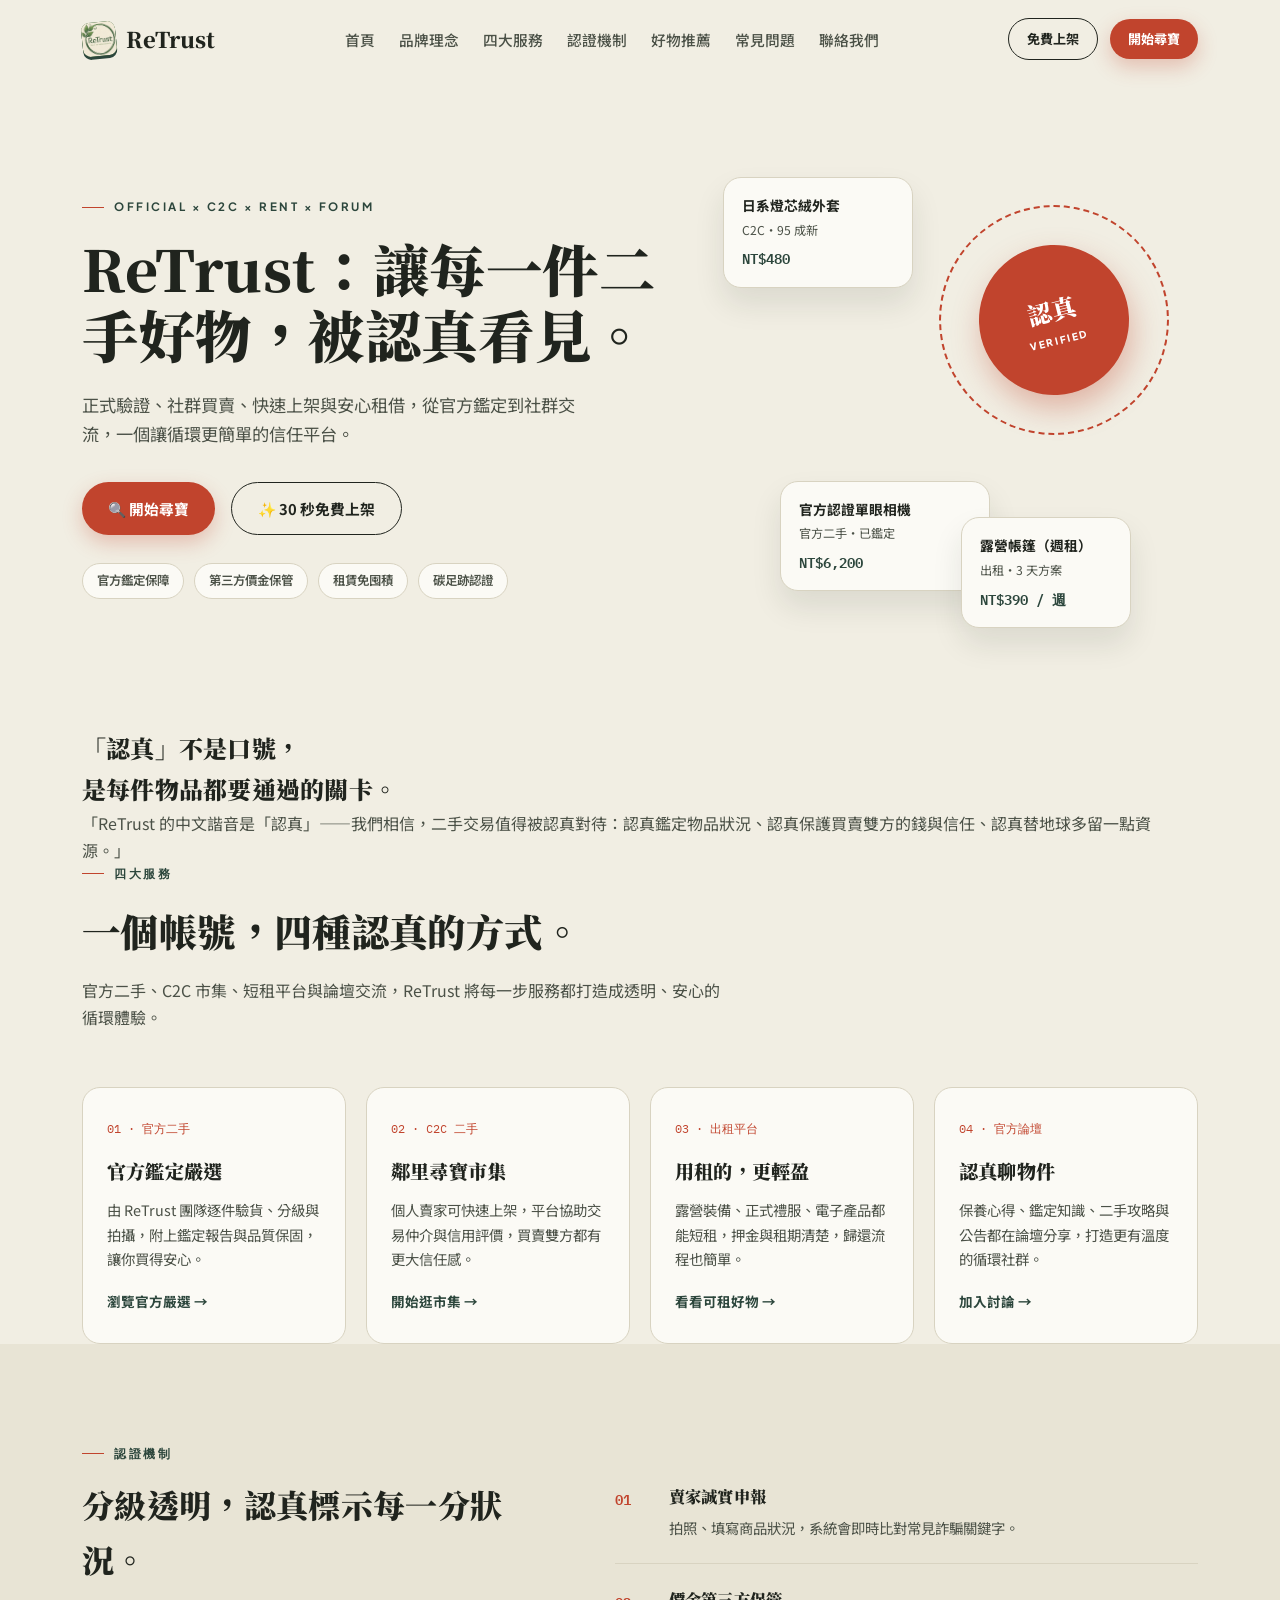
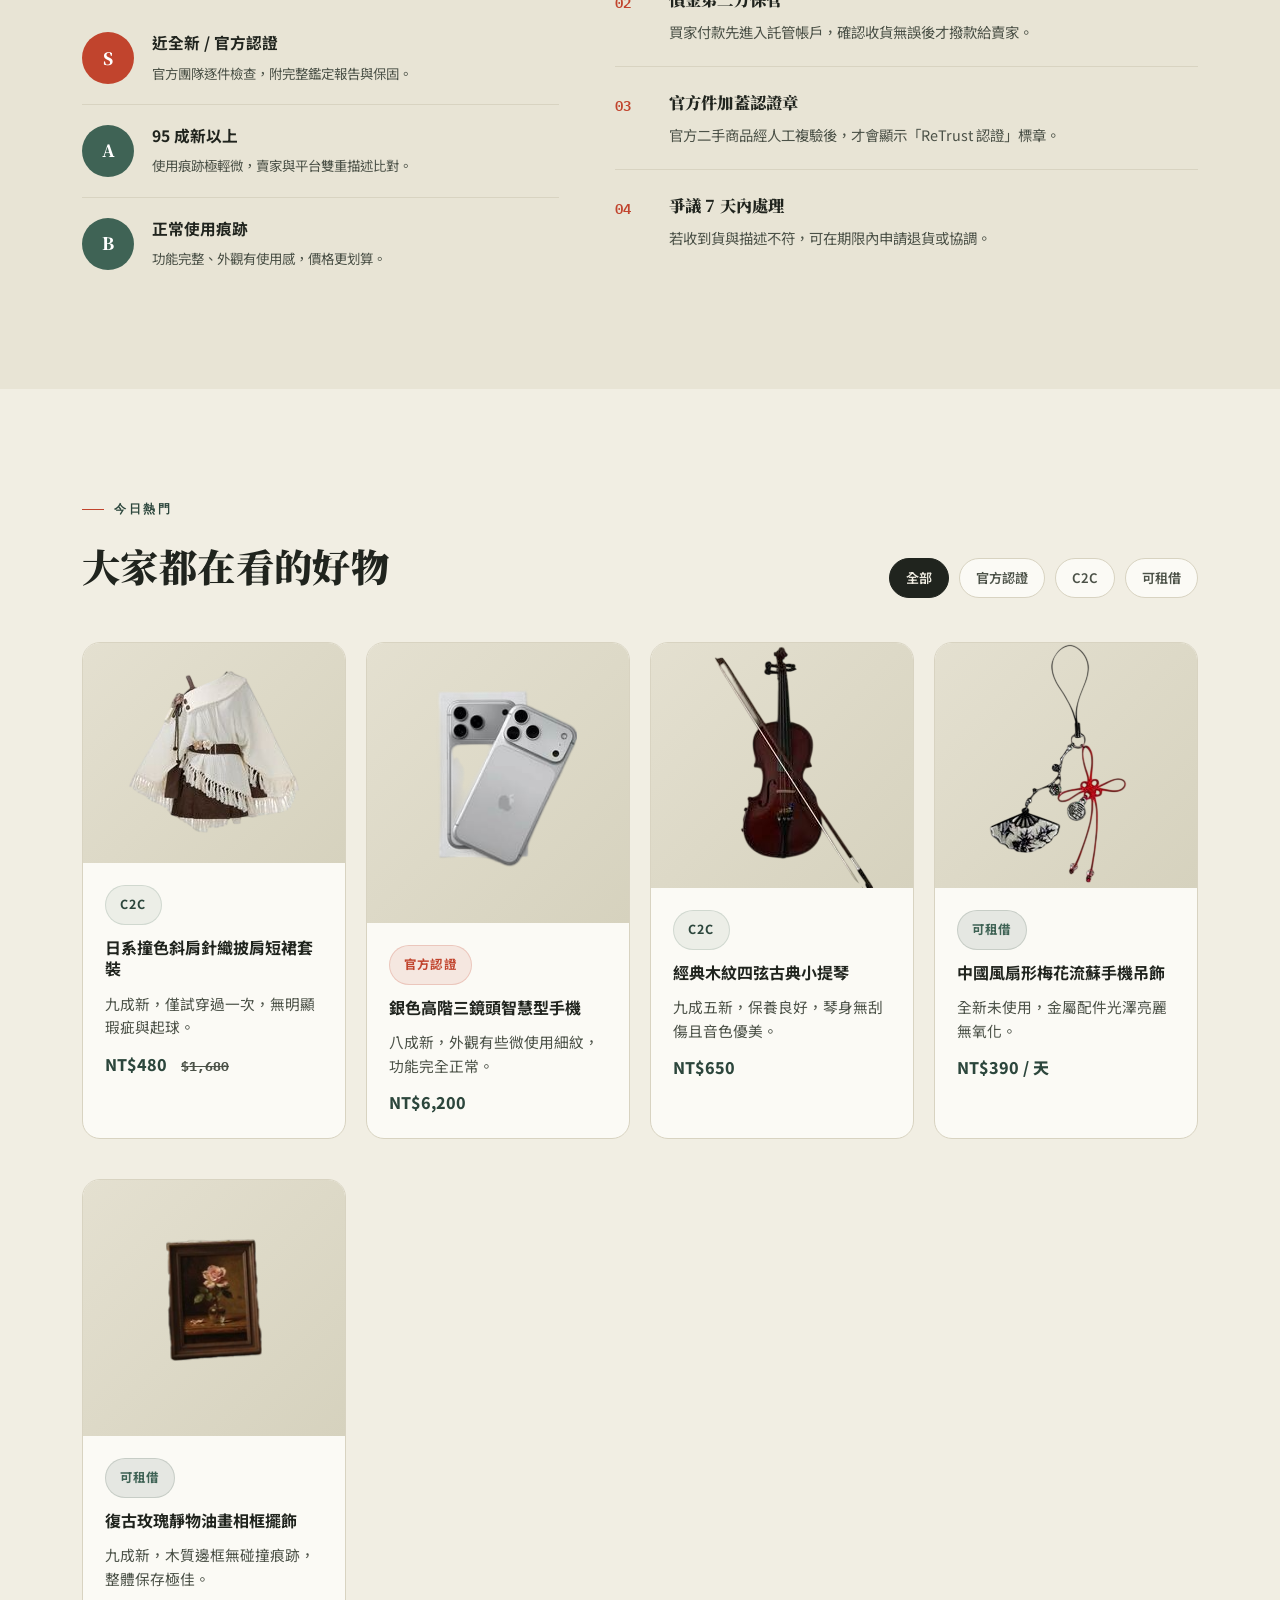
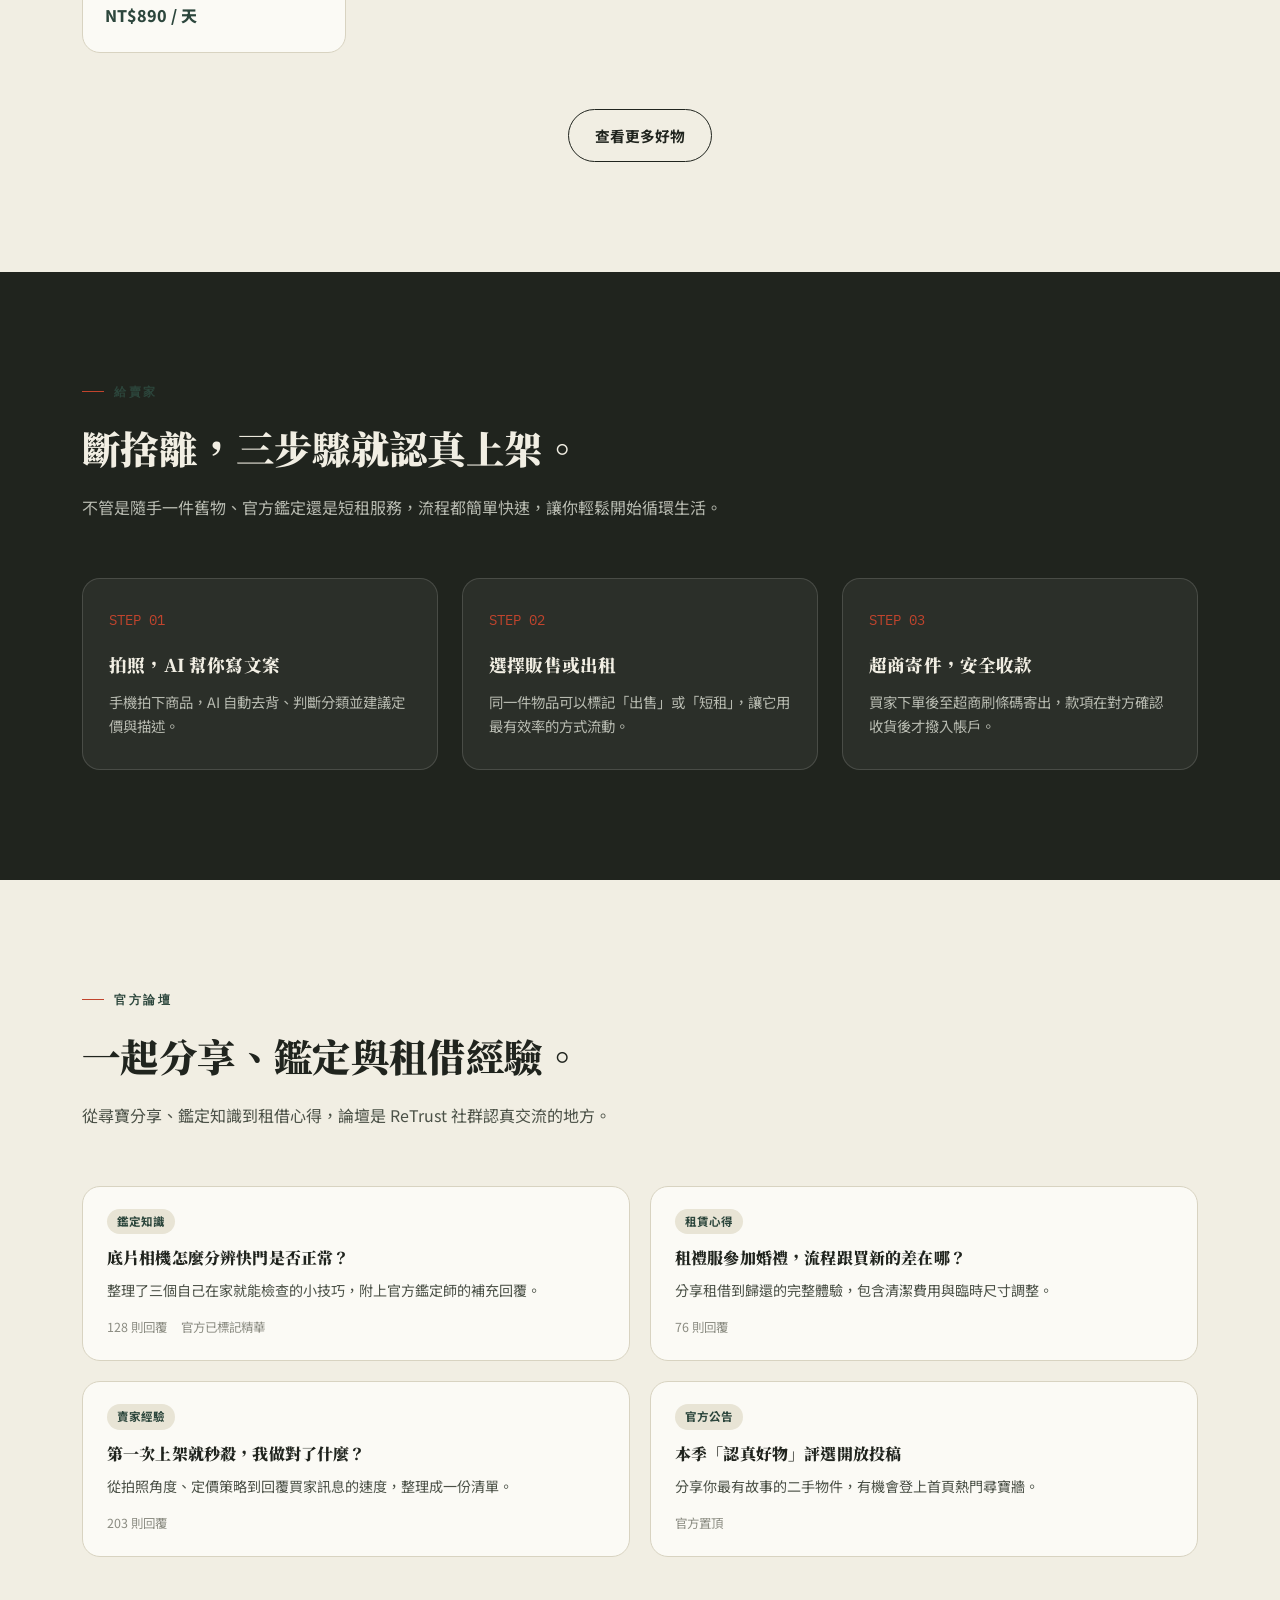
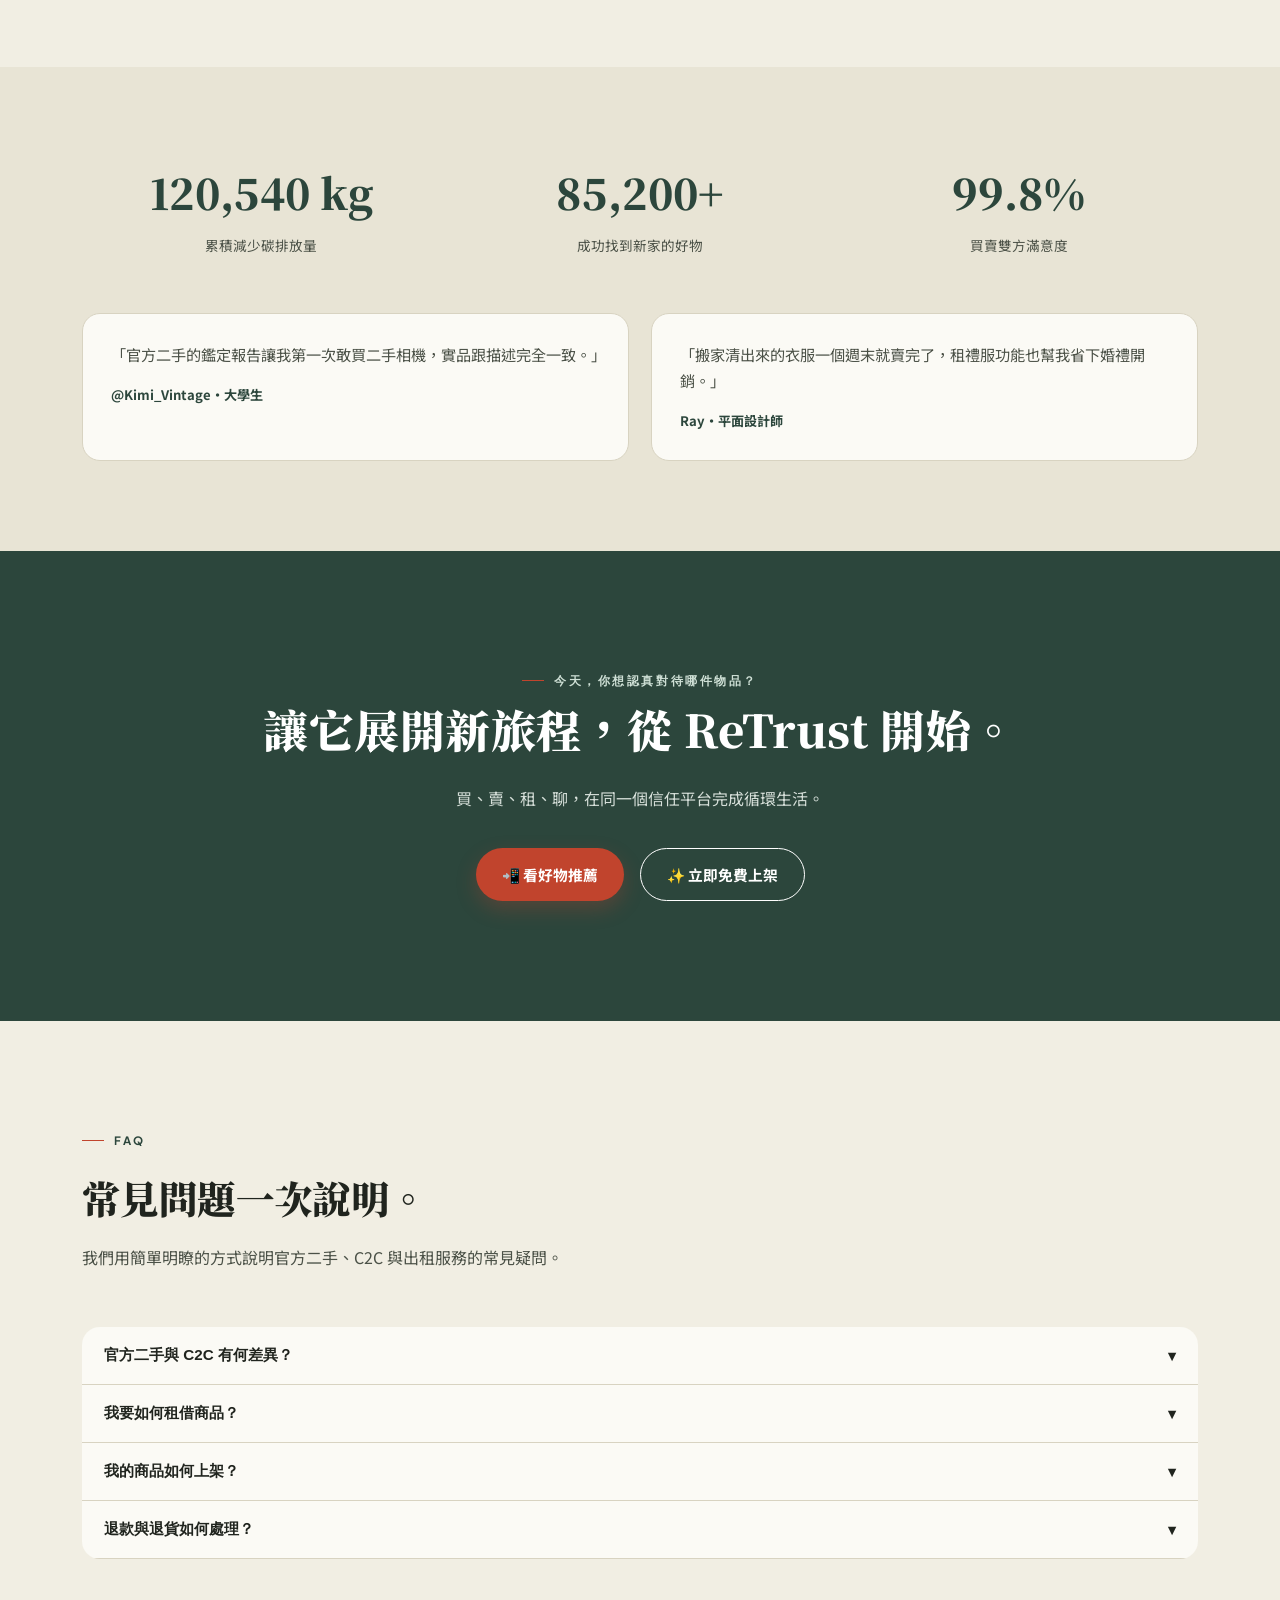
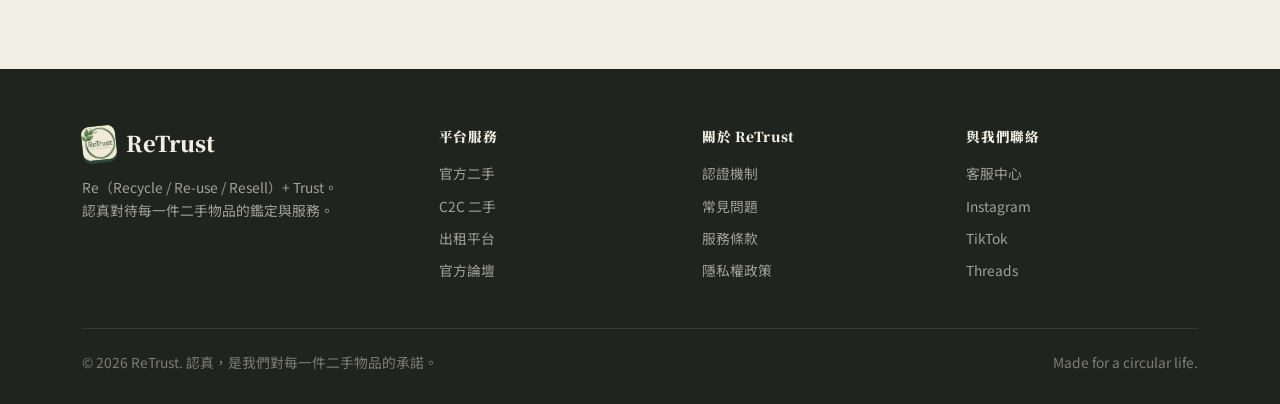
==== index.html @ e67449c1 "Rename Index.html to index.html" ====
<!DOCTYPE html>
<html lang="zh-Hant">
<head>
  <meta charset="UTF-8" />
  <meta name="viewport" content="width=device-width, initial-scale=1.0" />
  <title>ReTrust｜MargeIndex</title>
  <link rel="preconnect" href="https://fonts.googleapis.com">
  <link href="https://fonts.googleapis.com/css2?family=Noto+Serif+TC:wght@600;700;900&family=Noto+Sans+TC:wght@400;500;700&family=Plus+Jakarta+Sans:wght@500;600;700;800&family=IBM+Plex+Mono:wght@400;500;600&display=swap" rel="stylesheet">
  <style>
    :root {
      --paper: #F1EEE3;
      --paper-deep: #E8E4D5;
      --ink: #20241E;
      --ink-soft: #4B5147;
      --jade: #3F6355;
      --jade-deep: #2C463C;
      --stamp: #C1442D;
      --stamp-deep: #9C3623;
      --line: #D8D3C1;
      --card: #FBFAF5;
      --radius: 18px;
      --brand-green: #2d5a27;
      --brand-amber: #de6f43;
    }

    * { box-sizing: border-box; margin: 0; padding: 0; }
    html { scroll-behavior: smooth; }
    body {
      font-family: 'Noto Sans TC', 'Plus Jakarta Sans', sans-serif;
      background: var(--paper);
      color: var(--ink);
      line-height: 1.7;
      overflow-x: hidden;
    }
    h1, h2, h3, h4, h5 { font-family: 'Noto Serif TC', serif; font-weight: 900; color: var(--ink); letter-spacing: .01em; }
    p { color: var(--ink-soft); }
    a { color: inherit; text-decoration: none; }
    img { max-width: 100%; display: block; }
    .wrap { max-width: 1180px; margin: 0 auto; padding: 0 32px; }

    /* NAV */
    header {
      position: fixed; top: 0; left: 0; right: 0; z-index: 100;
      padding: 18px 0; background: rgba(241,238,227,0);
      transition: transform .35s ease, background .35s ease, box-shadow .35s ease;
    }
    header.scrolled {
      background: rgba(241,238,227,0.88);
      backdrop-filter: blur(14px) saturate(140%);
      box-shadow: 0 1px 0 var(--line);
    }
    .nav-inner { display: flex; align-items: center; justify-content: space-between; gap: 24px; }
    .logo { display: flex; align-items: center; gap: 10px; font-family: 'Noto Serif TC', serif; font-weight: 900; font-size: 1.35rem; }
    .logo .chop {
      width: 34px; height: 34px; border-radius: 8px; background: var(--brand-green); display: flex; align-items: center; justify-content: center; transform: rotate(-6deg);
      box-shadow: 0 3px 0 var(--jade-deep);
    }
    .logo .chop img {
      width: 100%; height: 100%; object-fit: contain;
      border-radius: 8px;
    }
    .nav-links { display: flex; gap: 24px; font-size: .92rem; font-weight: 500; color: var(--ink-soft); flex-wrap: wrap; }
    .nav-links a:hover { color: var(--jade-deep); }
    .nav-cta { display: flex; gap: 12px; align-items: center; }
    .btn { display: inline-flex; align-items: center; gap: 8px; padding: 13px 26px; border-radius: 999px; font-weight: 700; font-size: .92rem; cursor: pointer; border: none; transition: transform .18s cubic-bezier(.2,.9,.3,1), box-shadow .25s ease, background .2s ease; white-space: nowrap; }
    .btn:active { transform: scale(.96); }
    .btn-primary { background: var(--stamp); color: #fff; box-shadow: 0 8px 20px rgba(193,68,45,.28); }
    .btn-primary:hover { background: var(--stamp-deep); box-shadow: 0 10px 24px rgba(193,68,45,.36); }
    .btn-ghost { background: transparent; color: var(--ink); border: 1.5px solid var(--ink); }
    .btn-ghost:hover { background: var(--ink); color: var(--paper); }
    .btn-jade { background: var(--jade); color: #fff; box-shadow: 0 8px 20px rgba(63,99,85,.28); }
    .btn-jade:hover { background: var(--jade-deep); }
    .btn-sm { padding: 9px 18px; font-size: .82rem; }

    /* HERO */
    .hero { padding: 168px 0 100px; position: relative; }
    .hero-grid { display: grid; grid-template-columns: 1.1fr .9fr; gap: 60px; align-items: center; }
    @media(max-width: 960px) { .hero-grid { grid-template-columns: 1fr; } }
    .hero h1 { font-size: clamp(2.4rem, 4.4vw, 3.6rem); line-height: 1.18; margin: 18px 0 22px; }
    .hero p.lead { font-size: 1.08rem; color: var(--ink-soft); max-width: 520px; margin-bottom: 34px; }
    .hero-ctas { display: flex; gap: 16px; flex-wrap: wrap; margin-bottom: 28px; }
    .hero-tags { display: flex; gap: 10px; flex-wrap: wrap; }
    .tag { font-size: .78rem; font-weight: 600; padding: 6px 14px; border-radius: 999px; background: var(--card); border: 1px solid var(--line); color: var(--ink-soft); }

    .hero-visual { position: relative; height: 460px; }
    .stamp-orb { position: absolute; width: 230px; height: 230px; border-radius: 50%; border: 2.5px dashed var(--stamp); display: flex; align-items: center; justify-content: center; top: 8%; right: 6%; animation: spin 26s linear infinite; }
    .stamp-orb .core { width: 150px; height: 150px; border-radius: 50%; background: var(--stamp); color: #fff; display: flex; flex-direction: column; align-items: center; justify-content: center; font-family: 'Noto Serif TC', serif; font-weight: 900; transform: rotate(-14deg); box-shadow: 0 14px 30px rgba(193,68,45,.35); }
    .stamp-orb .core span { font-size: 1.5rem; letter-spacing: .05em; }
    .stamp-orb .core small { font-family: 'Plus Jakarta Sans', sans-serif; font-size: .62rem; letter-spacing: .18em; margin-top: 2px; }
    @keyframes spin { from { transform: rotate(0); } to { transform: rotate(360deg); } }
    .float-card { position: absolute; background: var(--card); border: 1px solid var(--line); border-radius: var(--radius); padding: 16px 18px; box-shadow: 0 16px 30px rgba(32,36,30,.10); animation: float 5.5s ease-in-out infinite; }
    .float-card.c1 { top: 2%; left: 0; width: 190px; }
    .float-card.c2 { bottom: 8%; left: 12%; width: 210px; animation-delay: 1.2s; }
    .float-card.c3 { bottom: 0%; right: 14%; width: 170px; animation-delay: 2.4s; }
    @keyframes float { 0%,100% { transform: translateY(0); } 50% { transform: translateY(-12px); } }
    .float-card .ft-title { font-weight: 700; font-size: .86rem; margin-bottom: 2px; }
    .float-card .ft-sub { font-size: .76rem; color: var(--ink-soft); }
    .float-card .ft-price { font-family: 'IBM Plex Mono', monospace; font-weight: 600; color: var(--jade-deep); margin-top: 6px; font-size: .9rem; }
    @media(max-width: 960px) { .hero-visual { height: 340px; margin-top: 20px; } .stamp-orb { width: 160px; height: 160px; } .stamp-orb .core { width: 104px; height: 104px; } .float-card { display: none; } }

    .eyebrow { font-family: 'Plus Jakarta Sans', sans-serif; font-weight: 700; font-size: .72rem; letter-spacing: .22em; text-transform: uppercase; color: var(--jade-deep); display: flex; align-items: center; gap: 10px; }
    .eyebrow::before { content: ""; width: 22px; height: 1px; background: var(--stamp); display: inline-block; }

    .section-head { max-width: 640px; margin-bottom: 56px; }
    .section-head h2 { font-size: clamp(1.8rem, 3vw, 2.4rem); margin-top: 14px; }
    .section-head p { color: var(--ink-soft); margin-top: 14px; }

    .pillar-grid { display: grid; grid-template-columns: repeat(4,1fr); gap: 20px; }
    @media(max-width: 960px) { .pillar-grid { grid-template-columns: 1fr 1fr; } }
    @media(max-width: 560px) { .pillar-grid { grid-template-columns: 1fr; } }
    .pillar-card { background: var(--card); border: 1px solid var(--line); border-radius: var(--radius); padding: 30px 24px; transition: transform .3s cubic-bezier(.2,.9,.3,1), box-shadow .3s ease, border-color .3s; display: flex; flex-direction: column; height: 100%; }
    .pillar-card:hover { transform: translateY(-6px); box-shadow: 0 20px 36px rgba(32,36,30,.10); border-color: var(--jade); }
    .pillar-num { font-family: 'IBM Plex Mono', monospace; font-size: .78rem; color: var(--stamp); margin-bottom: 16px; }
    .pillar-card h3 { font-size: 1.2rem; margin-bottom: 10px; }
    .pillar-card p { color: var(--ink-soft); font-size: .9rem; flex-grow: 1; }
    .pill-link { margin-top: 18px; font-weight: 700; font-size: .85rem; color: var(--jade-deep); display: flex; align-items: center; gap: 6px; }

    .trust { background: var(--paper-deep); padding: 100px 0; }
    .trust-grid { display: grid; grid-template-columns: .9fr 1.1fr; gap: 56px; align-items: center; }
    @media(max-width: 900px) { .trust-grid { grid-template-columns: 1fr; } }
    .grade-row { display: flex; align-items: center; gap: 18px; padding: 18px 0; border-bottom: 1px solid var(--line); }
    .grade-row:last-child { border-bottom: none; }
    .grade-badge { width: 52px; height: 52px; border-radius: 50%; background: var(--jade); color: #fff; display: flex; align-items: center; justify-content: center; font-family: 'Noto Serif TC', serif; font-weight: 900; font-size: 1.05rem; flex-shrink: 0; }
    .grade-row.s .grade-badge { background: var(--stamp); }
    .grade-text b { display: block; font-size: .98rem; margin-bottom: 2px; }
    .grade-text span { font-size: .84rem; color: var(--ink-soft); }

    .steps-list { counter-reset: step; }
    .step-item { display: flex; gap: 20px; padding: 22px 0; border-top: 1px solid var(--line); }
    .step-item:first-child { border-top: none; }
    .step-mark { font-family: 'IBM Plex Mono', monospace; font-weight: 600; color: var(--stamp); font-size: .85rem; padding-top: 4px; width: 34px; flex-shrink: 0; }
    .step-item h4 { font-size: 1.02rem; margin-bottom: 6px; }
    .step-item p { color: var(--ink-soft); font-size: .9rem; }

    .feed { padding: 110px 0; }
    .feed-head { display: flex; justify-content: space-between; align-items: flex-end; margin-bottom: 44px; flex-wrap: wrap; gap: 20px; }
    .filter-row { display: flex; gap: 10px; flex-wrap: wrap; margin-bottom: 36px; }
    .filter-chip { font-size: .82rem; font-weight: 600; padding: 8px 16px; border-radius: 999px; border: 1px solid var(--line); background: var(--card); color: var(--ink-soft); cursor: default; }
    .filter-chip.active { background: var(--ink); color: var(--paper); border-color: var(--ink); }

    .item-grid {
      display: grid;
      grid-template-columns: repeat(4, minmax(0, 1fr));
      gap: 20px;
    }
    @media(max-width: 960px) { .item-grid { grid-template-columns: repeat(2, minmax(0, 1fr)); } }
    @media(max-width: 760px) { .item-grid { grid-template-columns: 1fr; } }

    .item-card { break-inside: avoid; margin-bottom: 20px; background: var(--card); border: 1px solid var(--line); border-radius: var(--radius); overflow: hidden; transition: transform .3s cubic-bezier(.2,.9,.3,1), box-shadow .3s ease, border-color .3s ease; }
    .item-card:hover { transform: translateY(-5px) scale(1.02); box-shadow: 0 22px 38px rgba(32,36,30,.18); border-color: rgba(63,99,85,.18); }

    .item-thumb {
      width: 100%;
      display: grid;
      place-items: center;
      min-height: 220px;
      background: linear-gradient(135deg,#E4E0D0,#D6D2BE);
      overflow: hidden;
    }
    .item-thumb img {
      max-width: 100%;
      max-height: 280px;
      width: auto;
      height: auto;
      object-fit: contain;
    }
    .item-thumb.h1,
    .item-thumb.h2,
    .item-thumb.h3,
    .item-thumb.h4 {
      min-height: 220px;
      height: auto;
    }

    .item-body { padding: 22px; display: flex; flex-direction: column; gap: 12px; }
    .item-badge { display: inline-flex; align-items: center; justify-content: center; align-self: flex-start; font-size: .78rem; font-weight: 700; text-transform: uppercase; letter-spacing: .1em; border-radius: 999px; padding: 8px 14px; border: 1px solid transparent; }
    .badge-c2c { background: rgba(63,99,85,.08); color: var(--jade-deep); border-color: rgba(63,99,85,.16); }
    .badge-official { background: rgba(193,68,45,.1); color: var(--stamp); border-color: rgba(193,68,45,.2); }
    .badge-rent { background: rgba(44,70,60,.1); color: var(--jade); border-color: rgba(44,70,60,.16); }
    .item-title { font-size: 1rem; font-weight: 700; color: var(--ink); line-height: 1.35; }
    .item-sub { color: var(--ink-soft); font-size: .92rem; line-height: 1.6; min-height: 3.2em; }
    .item-price { font-weight: 800; color: var(--jade-deep); font-size: 1rem; margin-top: auto; }
    .item-price .old { font-family: 'IBM Plex Mono', monospace; font-size: .8rem; color: var(--ink-soft); margin-left: 10px; text-decoration: line-through; }

    .feed .more-btn { text-align: center; margin-top: 36px; }

    .how { background: var(--ink); color: var(--paper); padding: 110px 0; }
    .how .section-head h2, .how .section-head p { color: var(--paper); }
    .how .section-head p { color: #B7BAB0; }
    .how-grid { display: grid; grid-template-columns: repeat(3,1fr); gap: 24px; }
    @media(max-width: 860px) { .how-grid { grid-template-columns: 1fr; } }
    .how-card { background: rgba(251,250,245,.05); border: 1px solid rgba(251,250,245,.14); border-radius: var(--radius); padding: 30px 26px; }
    .how-card .hnum { font-family: 'IBM Plex Mono', monospace; color: var(--stamp); font-size: .85rem; margin-bottom: 18px; }
    .how-card h3 { color: var(--paper); font-size: 1.1rem; margin-bottom: 10px; }
    .how-card p { color: #B7BAB0; font-size: .9rem; }

    .forum { padding: 110px 0; }
    .forum-grid { display: grid; grid-template-columns: 1fr 1fr; gap: 20px; }
    @media(max-width: 860px) { .forum-grid { grid-template-columns: 1fr; } }
    .thread-card { background: var(--card); border: 1px solid var(--line); border-radius: var(--radius); padding: 22px 24px; }
    .thread-top { display: flex; justify-content: space-between; align-items: center; margin-bottom: 10px; }
    .thread-tag { font-size: .72rem; font-weight: 700; color: var(--jade-deep); background: var(--paper-deep); padding: 3px 10px; border-radius: 999px; }
    .thread-card h4 { font-size: 1rem; margin-bottom: 8px; }
    .thread-card p { font-size: .88rem; color: var(--ink-soft); }
    .thread-meta { display: flex; gap: 14px; font-size: .78rem; color: #8B8C82; margin-top: 14px; }

    .proof { background: var(--paper-deep); padding: 90px 0; }
    .counter-grid { display: grid; grid-template-columns: repeat(3,1fr); gap: 20px; margin-bottom: 56px; }
    @media(max-width: 760px) { .counter-grid { grid-template-columns: 1fr; } }
    .counter { text-align: center; }
    .counter .num { font-family: 'Noto Serif TC', serif; font-weight: 900; font-size: 2.6rem; color: var(--jade-deep); }
    .counter .lbl { font-size: .85rem; color: var(--ink-soft); margin-top: 6px; }
    .testi-grid { display: grid; grid-template-columns: 1fr 1fr; gap: 22px; }
    @media(max-width: 760px) { .testi-grid { grid-template-columns: 1fr; } }
    .testi { background: var(--card); border: 1px solid var(--line); border-radius: var(--radius); padding: 28px; }
    .testi p { font-size: .95rem; margin-bottom: 16px; }
    .testi .who { font-size: .82rem; font-weight: 700; color: var(--jade-deep); }

    .final { background: var(--jade-deep); color: #fff; padding: 120px 0; text-align: center; position: relative; overflow: hidden; }
    .final h2 { color: #fff; font-size: clamp(2rem, 4vw, 2.8rem); margin-bottom: 18px; }
    .final p { color: #D7E0DA; max-width: 520px; margin: 0 auto 36px; }
    .final .ctas { display: flex; gap: 16px; justify-content: center; flex-wrap: wrap; }
    .final .btn-ghost { border-color: #fff; color: #fff; }
    .final .btn-ghost:hover { background: #fff; color: var(--jade-deep); }

    footer { background: var(--ink); color: #B7BAB0; padding: 56px 0 30px; font-size: .86rem; }
    .foot-grid { display: grid; grid-template-columns: 1.4fr 1fr 1fr 1fr; gap: 32px; margin-bottom: 36px; }
    @media(max-width: 760px) { .foot-grid { grid-template-columns: 1fr 1fr; } }
    footer h5 { color: var(--paper); font-size: .85rem; margin-bottom: 14px; letter-spacing: .05em; }
    footer a { display: block; margin-bottom: 9px; color: #9FA298; }
    footer a:hover { color: var(--paper); }
    .foot-bottom { border-top: 1px solid rgba(255,255,255,.1); padding-top: 22px; display: flex; justify-content: space-between; flex-wrap: wrap; gap: 10px; color: #7C7E75; }

    .back-top {
      position: fixed; bottom: 26px; right: 26px; width: 46px; height: 46px; border-radius: 50%; background: var(--ink); color: var(--paper);
      display: flex; align-items: center; justify-content: center; font-size: 1.1rem; opacity: 0; pointer-events: none; transition: opacity .3s, transform .2s; z-index: 90; cursor: pointer;
    }
    .back-top.show { opacity: 1; pointer-events: auto; }
    .back-top:hover { transform: translateY(-3px); }

    .reveal { opacity: 0; transform: translateY(24px); transition: opacity .7s ease, transform .7s cubic-bezier(.2,.8,.3,1); }
    .reveal.in { opacity: 1; transform: translateY(0); }

    .accordion { border-radius: var(--radius); overflow: hidden; }
    .accordion-item { border-bottom: 1px solid var(--line); }
    .accordion-button { width: 100%; background: var(--card); color: var(--ink); border: none; padding: 18px 22px; text-align: left; font-weight: 700; cursor: pointer; display: flex; justify-content: space-between; align-items: center; font-size: .95rem; }
    .accordion-button:hover { background: #f6f2e7; }
    .accordion-button::after { content: '\25be'; transition: transform .25s ease; }
    .accordion-button.active::after { transform: rotate(180deg); }
    .accordion-panel { max-height: 0; overflow: hidden; transition: max-height .35s ease, padding .35s ease; background: #fff; padding: 0 22px; }
    .accordion-panel.open { max-height: 240px; padding: 18px 22px; }
    .accordion-panel p { margin: 0; color: var(--ink-soft); }
  </style>
</head>
<body>

<header id="header">
  <div class="wrap nav-inner">
    <div class="logo"><span class="chop"><img src="/plans/logo/logoRetrust300.png" alt="ReTrust logo"></span>ReTrust</div>
    <nav class="nav-links">
      <a href="#home">首頁</a>
      <a href="#manifesto">品牌理念</a>
      <a href="#pillars">四大服務</a>
      <a href="#trust">認證機制</a>
      <a href="#feed">好物推薦</a>
      <a href="#faq">常見問題</a>
      <a href="#contact">聯絡我們</a>
    </nav>
    <div class="nav-cta">
      <a href="#how" class="btn btn-ghost btn-sm">免費上架</a>
      <a href="#feed" class="btn btn-primary btn-sm">開始尋寶</a>
    </div>
  </div>
</header>

<section class="hero" id="home">
  <div class="wrap hero-grid">
    <div>
      <div class="eyebrow">OFFICIAL × C2C × RENT × FORUM</div>
      <h1>ReTrust：讓每一件二手好物，被認真看見。</h1>
      <p class="lead">正式驗證、社群買賣、快速上架與安心租借，從官方鑑定到社群交流，一個讓循環更簡單的信任平台。</p>
      <div class="hero-ctas">
        <a href="#feed" class="btn btn-primary">🔍 開始尋寶</a>
        <a href="#how" class="btn btn-ghost">✨ 30 秒免費上架</a>
      </div>
      <div class="hero-tags">
        <span class="tag">官方鑑定保障</span>
        <span class="tag">第三方價金保管</span>
        <span class="tag">租賃免囤積</span>
        <span class="tag">碳足跡認證</span>
      </div>
    </div>
    <div class="hero-visual">
      <div class="stamp-orb">
        <div class="core"><span>認真</span><small>VERIFIED</small></div>
      </div>
      <div class="float-card c1">
        <div class="ft-title">日系燈芯絨外套</div>
        <div class="ft-sub">C2C・95 成新</div>
        <div class="ft-price">NT$480</div>
      </div>
      <div class="float-card c2">
        <div class="ft-title">官方認證單眼相機</div>
        <div class="ft-sub">官方二手・已鑑定</div>
        <div class="ft-price">NT$6,200</div>
      </div>
      <div class="float-card c3">
        <div class="ft-title">露營帳篷（週租）</div>
        <div class="ft-sub">出租・3 天方案</div>
        <div class="ft-price">NT$390 / 週</div>
      </div>
    </div>
  </div>
</section>

<section class="manifesto" id="manifesto">
  <div class="wrap">
    <h2>「認真」不是口號，<br>是每件物品都要通過的關卡。</h2>
    <p><span class="glyph">「</span>ReTrust 的中文諧音是「認真」——我們相信，二手交易值得被認真對待：認真鑑定物品狀況、認真保護買賣雙方的錢與信任、認真替地球多留一點資源。<span class="glyph">」</span></p>
  </div>
</section>

<section class="pillars" id="pillars">
  <div class="wrap">
    <div class="section-head">
      <div class="eyebrow">四大服務</div>
      <h2>一個帳號，四種認真的方式。</h2>
      <p>官方二手、C2C 市集、短租平台與論壇交流，ReTrust 將每一步服務都打造成透明、安心的循環體驗。</p>
    </div>
    <div class="pillar-grid">
      <div class="pillar-card reveal">
        <div class="pillar-num">01 · 官方二手</div>
        <h3>官方鑑定嚴選</h3>
        <p>由 ReTrust 團隊逐件驗貨、分級與拍攝，附上鑑定報告與品質保固，讓你買得安心。</p>
        <div class="pill-link">瀏覽官方嚴選 →</div>
      </div>
      <div class="pillar-card reveal">
        <div class="pillar-num">02 · C2C 二手</div>
        <h3>鄰里尋寶市集</h3>
        <p>個人賣家可快速上架，平台協助交易仲介與信用評價，買賣雙方都有更大信任感。</p>
        <div class="pill-link">開始逛市集 →</div>
      </div>
      <div class="pillar-card reveal">
        <div class="pillar-num">03 · 出租平台</div>
        <h3>用租的，更輕盈</h3>
        <p>露營裝備、正式禮服、電子產品都能短租，押金與租期清楚，歸還流程也簡單。</p>
        <div class="pill-link">看看可租好物 →</div>
      </div>
      <div class="pillar-card reveal">
        <div class="pillar-num">04 · 官方論壇</div>
        <h3>認真聊物件</h3>
        <p>保養心得、鑑定知識、二手攻略與公告都在論壇分享，打造更有溫度的循環社群。</p>
        <div class="pill-link">加入討論 →</div>
      </div>
    </div>
  </div>
</section>

<section class="trust" id="trust">
  <div class="wrap trust-grid">
    <div>
      <div class="eyebrow">認證機制</div>
      <h2 style="font-size:2rem; margin:14px 0 26px;">分級透明，認真標示每一分狀況。</h2>
      <div class="grade-row s">
        <div class="grade-badge">S</div>
        <div class="grade-text"><b>近全新 / 官方認證</b><span>官方團隊逐件檢查，附完整鑑定報告與保固。</span></div>
      </div>
      <div class="grade-row">
        <div class="grade-badge">A</div>
        <div class="grade-text"><b>95 成新以上</b><span>使用痕跡極輕微，賣家與平台雙重描述比對。</span></div>
      </div>
      <div class="grade-row">
        <div class="grade-badge">B</div>
        <div class="grade-text"><b>正常使用痕跡</b><span>功能完整、外觀有使用感，價格更划算。</span></div>
      </div>
    </div>
    <div>
      <div class="steps-list">
        <div class="step-item reveal">
          <div class="step-mark">01</div>
          <div><h4>賣家誠實申報</h4><p>拍照、填寫商品狀況，系統會即時比對常見詐騙關鍵字。</p></div>
        </div>
        <div class="step-item reveal">
          <div class="step-mark">02</div>
          <div><h4>價金第三方保管</h4><p>買家付款先進入託管帳戶，確認收貨無誤後才撥款給賣家。</p></div>
        </div>
        <div class="step-item reveal">
          <div class="step-mark">03</div>
          <div><h4>官方件加蓋認證章</h4><p>官方二手商品經人工複驗後，才會顯示「ReTrust 認證」標章。</p></div>
        </div>
        <div class="step-item reveal">
          <div class="step-mark">04</div>
          <div><h4>爭議 7 天內處理</h4><p>若收到貨與描述不符，可在期限內申請退貨或協調。</p></div>
        </div>
      </div>
    </div>
  </div>
</section>

<section class="feed" id="feed">
  <div class="wrap">
    <div class="feed-head">
      <div class="section-head" style="margin-bottom:0;">
        <div class="eyebrow">今日熱門</div>
        <h2>大家都在看的好物</h2>
      </div>
      <div class="filter-row" style="margin-bottom:0;">
        <span class="filter-chip active">全部</span>
        <span class="filter-chip">官方認證</span>
        <span class="filter-chip">C2C</span>
        <span class="filter-chip">可租借</span>
      </div>
    </div>

    <div class="item-grid">
      <div class="item-card reveal">
        <div class="item-thumb h1"><img src="/plans/images/product1-Photoroom.png" alt="日系撞色斜肩針織披肩短裙套裝"></div>
        <div class="item-body">
          <span class="item-badge badge-c2c">C2C</span>
          <div class="item-title">日系撞色斜肩針織披肩短裙套裝</div>
          <div class="item-sub">九成新，僅試穿過一次，無明顯瑕疵與起球。</div>
          <div class="item-price">NT$480 <span class="old">$1,680</span></div>
        </div>
      </div>
      <div class="item-card reveal">
        <div class="item-thumb h3"><img src="/plans/images/product2-Photoroom.png" alt="銀色高階三鏡頭智慧型手機"></div>
        <div class="item-body">
          <span class="item-badge badge-official">官方認證</span>
          <div class="item-title">銀色高階三鏡頭智慧型手機</div>
          <div class="item-sub">八成新，外觀有些微使用細紋，功能完全正常。</div>
          <div class="item-price">NT$6,200</div>
        </div>
      </div>
      <div class="item-card reveal">
        <div class="item-thumb h2"><img src="/plans/images/product3-Photoroom.png" alt="陶瓷手沖壺"></div>
        <div class="item-body">
          <span class="item-badge badge-c2c">C2C</span>
          <div class="item-title">經典木紋四弦古典小提琴</div>
          <div class="item-sub">九成五新，保養良好，琴身無刮傷且音色優美。</div>
          <div class="item-price">NT$650</div>
        </div>
      </div>
      <div class="item-card reveal">
        <div class="item-thumb h4"><img src="/plans/images/product4-Photoroom.png" alt="露營帳篷"></div>
        <div class="item-body">
          <span class="item-badge badge-rent">可租借</span>
          <div class="item-title">中國風扇形梅花流蘇手機吊飾</div>
          <div class="item-sub">全新未使用，金屬配件光澤亮麗無氧化。</div>
          <div class="item-price">NT$390 <span >/ 天</span></div>
        </div>
      </div>
      <div class="item-card reveal">
        <div class="item-thumb h2"><img src="/plans/images/product5-Photoroom.png" alt="禮服租借"></div>
        <div class="item-body">
          <span class="item-badge badge-rent">可租借</span>
          <div class="item-title">復古玫瑰靜物油畫相框擺飾</div>
          <div class="item-sub">九成新，木質邊框無碰撞痕跡，整體保存極佳。</div>
          <div class="item-price">NT$890 <span>/ 天</span></div>
        </div>
      </div>
    </div>
    <div class="more-btn">
      <a href="#contact" class="btn btn-ghost">查看更多好物</a>
    </div>
  </div>
</section>

<section class="how" id="how">
  <div class="wrap">
    <div class="section-head">
      <div class="eyebrow">給賣家</div>
      <h2>斷捨離，三步驟就認真上架。</h2>
      <p>不管是隨手一件舊物、官方鑑定還是短租服務，流程都簡單快速，讓你輕鬆開始循環生活。</p>
    </div>
    <div class="how-grid">
      <div class="how-card reveal">
        <div class="hnum">STEP 01</div>
        <h3>拍照，AI 幫你寫文案</h3>
        <p>手機拍下商品，AI 自動去背、判斷分類並建議定價與描述。</p>
      </div>
      <div class="how-card reveal">
        <div class="hnum">STEP 02</div>
        <h3>選擇販售或出租</h3>
        <p>同一件物品可以標記「出售」或「短租」，讓它用最有效率的方式流動。</p>
      </div>
      <div class="how-card reveal">
        <div class="hnum">STEP 03</div>
        <h3>超商寄件，安全收款</h3>
        <p>買家下單後至超商刷條碼寄出，款項在對方確認收貨後才撥入帳戶。</p>
      </div>
    </div>
  </div>
</section>

<section class="forum" id="forum">
  <div class="wrap">
    <div class="section-head">
      <div class="eyebrow">官方論壇</div>
      <h2>一起分享、鑑定與租借經驗。</h2>
      <p>從尋寶分享、鑑定知識到租借心得，論壇是 ReTrust 社群認真交流的地方。</p>
    </div>
    <div class="forum-grid">
      <div class="thread-card reveal">
        <div class="thread-top"><span class="thread-tag">鑑定知識</span></div>
        <h4>底片相機怎麼分辨快門是否正常？</h4>
        <p>整理了三個自己在家就能檢查的小技巧，附上官方鑑定師的補充回覆。</p>
        <div class="thread-meta"><span>128 則回覆</span><span>官方已標記精華</span></div>
      </div>
      <div class="thread-card reveal">
        <div class="thread-top"><span class="thread-tag">租賃心得</span></div>
        <h4>租禮服參加婚禮，流程跟買新的差在哪？</h4>
        <p>分享租借到歸還的完整體驗，包含清潔費用與臨時尺寸調整。</p>
        <div class="thread-meta"><span>76 則回覆</span></div>
      </div>
      <div class="thread-card reveal">
        <div class="thread-top"><span class="thread-tag">賣家經驗</span></div>
        <h4>第一次上架就秒殺，我做對了什麼？</h4>
        <p>從拍照角度、定價策略到回覆買家訊息的速度，整理成一份清單。</p>
        <div class="thread-meta"><span>203 則回覆</span></div>
      </div>
      <div class="thread-card reveal">
        <div class="thread-top"><span class="thread-tag">官方公告</span></div>
        <h4>本季「認真好物」評選開放投稿</h4>
        <p>分享你最有故事的二手物件，有機會登上首頁熱門尋寶牆。</p>
        <div class="thread-meta"><span>官方置頂</span></div>
      </div>
    </div>
  </div>
</section>

<section class="proof" id="proof">
  <div class="wrap">
    <div class="counter-grid">
      <div class="counter reveal"><div class="num mono">120,540 kg</div><div class="lbl">累積減少碳排放量</div></div>
      <div class="counter reveal"><div class="num mono">85,200+</div><div class="lbl">成功找到新家的好物</div></div>
      <div class="counter reveal"><div class="num mono">99.8%</div><div class="lbl">買賣雙方滿意度</div></div>
    </div>
    <div class="testi-grid">
      <div class="testi reveal">
        <p>「官方二手的鑑定報告讓我第一次敢買二手相機，實品跟描述完全一致。」</p>
        <div class="who">@Kimi_Vintage・大學生</div>
      </div>
      <div class="testi reveal">
        <p>「搬家清出來的衣服一個週末就賣完了，租禮服功能也幫我省下婚禮開銷。」</p>
        <div class="who">Ray・平面設計師</div>
      </div>
    </div>
  </div>
</section>

<section class="final">
  <div class="wrap">
    <div class="eyebrow" style="justify-content:center; color:#CFE0D6;">今天，你想認真對待哪件物品？</div>
    <h2>讓它展開新旅程，從 ReTrust 開始。</h2>
    <p>買、賣、租、聊，在同一個信任平台完成循環生活。</p>
    <div class="ctas">
      <a href="#feed" class="btn btn-primary">📲 看好物推薦</a>
      <a href="#how" class="btn btn-ghost">✨ 立即免費上架</a>
    </div>
  </div>
</section>

<section class="forum" id="faq">
  <div class="wrap">
    <div class="section-head">
      <div class="eyebrow">FAQ</div>
      <h2>常見問題一次說明。</h2>
      <p>我們用簡單明瞭的方式說明官方二手、C2C 與出租服務的常見疑問。</p>
    </div>
    <div class="accordion">
      <div class="accordion-item">
        <button class="accordion-button" type="button">官方二手與 C2C 有何差異？</button>
        <div class="accordion-panel"><p>官方二手由平台鑑定與出品，品質更可預測；C2C 則是個人賣家上架，平台提供交易擔保與仲介服務。</p></div>
      </div>
      <div class="accordion-item">
        <button class="accordion-button" type="button">我要如何租借商品？</button>
        <div class="accordion-panel"><p>在出租平台區選擇商品、確認租期與押金後，完成付款即可領取，使用後依規定歸還即可。</p></div>
      </div>
      <div class="accordion-item">
        <button class="accordion-button" type="button">我的商品如何上架？</button>
        <div class="accordion-panel"><p>拍照上傳、填寫描述與價格，平台將協助你快速上架並通知買家或租客。</p></div>
      </div>
      <div class="accordion-item">
        <button class="accordion-button" type="button">退款與退貨如何處理？</button>
        <div class="accordion-panel"><p>退款與退貨依據平台規範處理，若符合退貨條件，平台將先行保留款項並協助雙方完成後續流程。</p></div>
      </div>
    </div>
  </div>
</section>

<footer id="contact">
  <div class="wrap">
    <div class="foot-grid">
      <div>
        <div class="logo" style="color: var(--paper); margin-bottom: 14px;"><span class="chop"><img src="/plans/logo/logoRetrust300.png" alt="ReTrust logo"></span>ReTrust</div>
        <p style="color:#9FA298; font-size:.86rem; max-width:260px;">Re（Recycle / Re-use / Resell）+ Trust。認真對待每一件二手物品的鑑定與服務。</p>
      </div>
      <div>
        <h5>平台服務</h5>
        <a href="#pillars">官方二手</a>
        <a href="#pillars">C2C 二手</a>
        <a href="#pillars">出租平台</a>
        <a href="#forum">官方論壇</a>
      </div>
      <div>
        <h5>關於 ReTrust</h5>
        <a href="#trust">認證機制</a>
        <a href="#faq">常見問題</a>
        <a href="#contact">服務條款</a>
        <a href="#contact">隱私權政策</a>
      </div>
      <div>
        <h5>與我們聯絡</h5>
        <a href="mailto:hello@retrust.example">客服中心</a>
        <a href="#">Instagram</a>
        <a href="#">TikTok</a>
        <a href="#">Threads</a>
      </div>
    </div>
    <div class="foot-bottom">
      <span>© 2026 ReTrust. 認真，是我們對每一件二手物品的承諾。</span>
      <span>Made for a circular life.</span>
    </div>
  </div>
</footer>

<div class="back-top" id="backTop">↑</div>

<script>
  const header = document.getElementById('header');
  let lastY = window.scrollY;
  window.addEventListener('scroll', () => {
    const y = window.scrollY;
    header.classList.toggle('scrolled', y > 40);
    if (y > lastY && y > 160) header.classList.add('hide'); else header.classList.remove('hide');
    lastY = y;
    document.getElementById('backTop').classList.toggle('show', y > 700);
  });

  const io = new IntersectionObserver((entries) => {
    entries.forEach(e => { if (e.isIntersecting) e.target.classList.add('in'); });
  }, { threshold: 0.15 });
  document.querySelectorAll('.reveal').forEach(el => io.observe(el));
  document.getElementById('backTop').addEventListener('click', () => { window.scrollTo({ top: 0, behavior: 'smooth' }); });

  document.querySelectorAll('.accordion-button').forEach((button) => {
    button.addEventListener('click', () => {
      const panel = button.nextElementSibling;
      const open = panel.classList.toggle('open');
      button.classList.toggle('active', open);
    });
  });
</script>
</body>
</html>
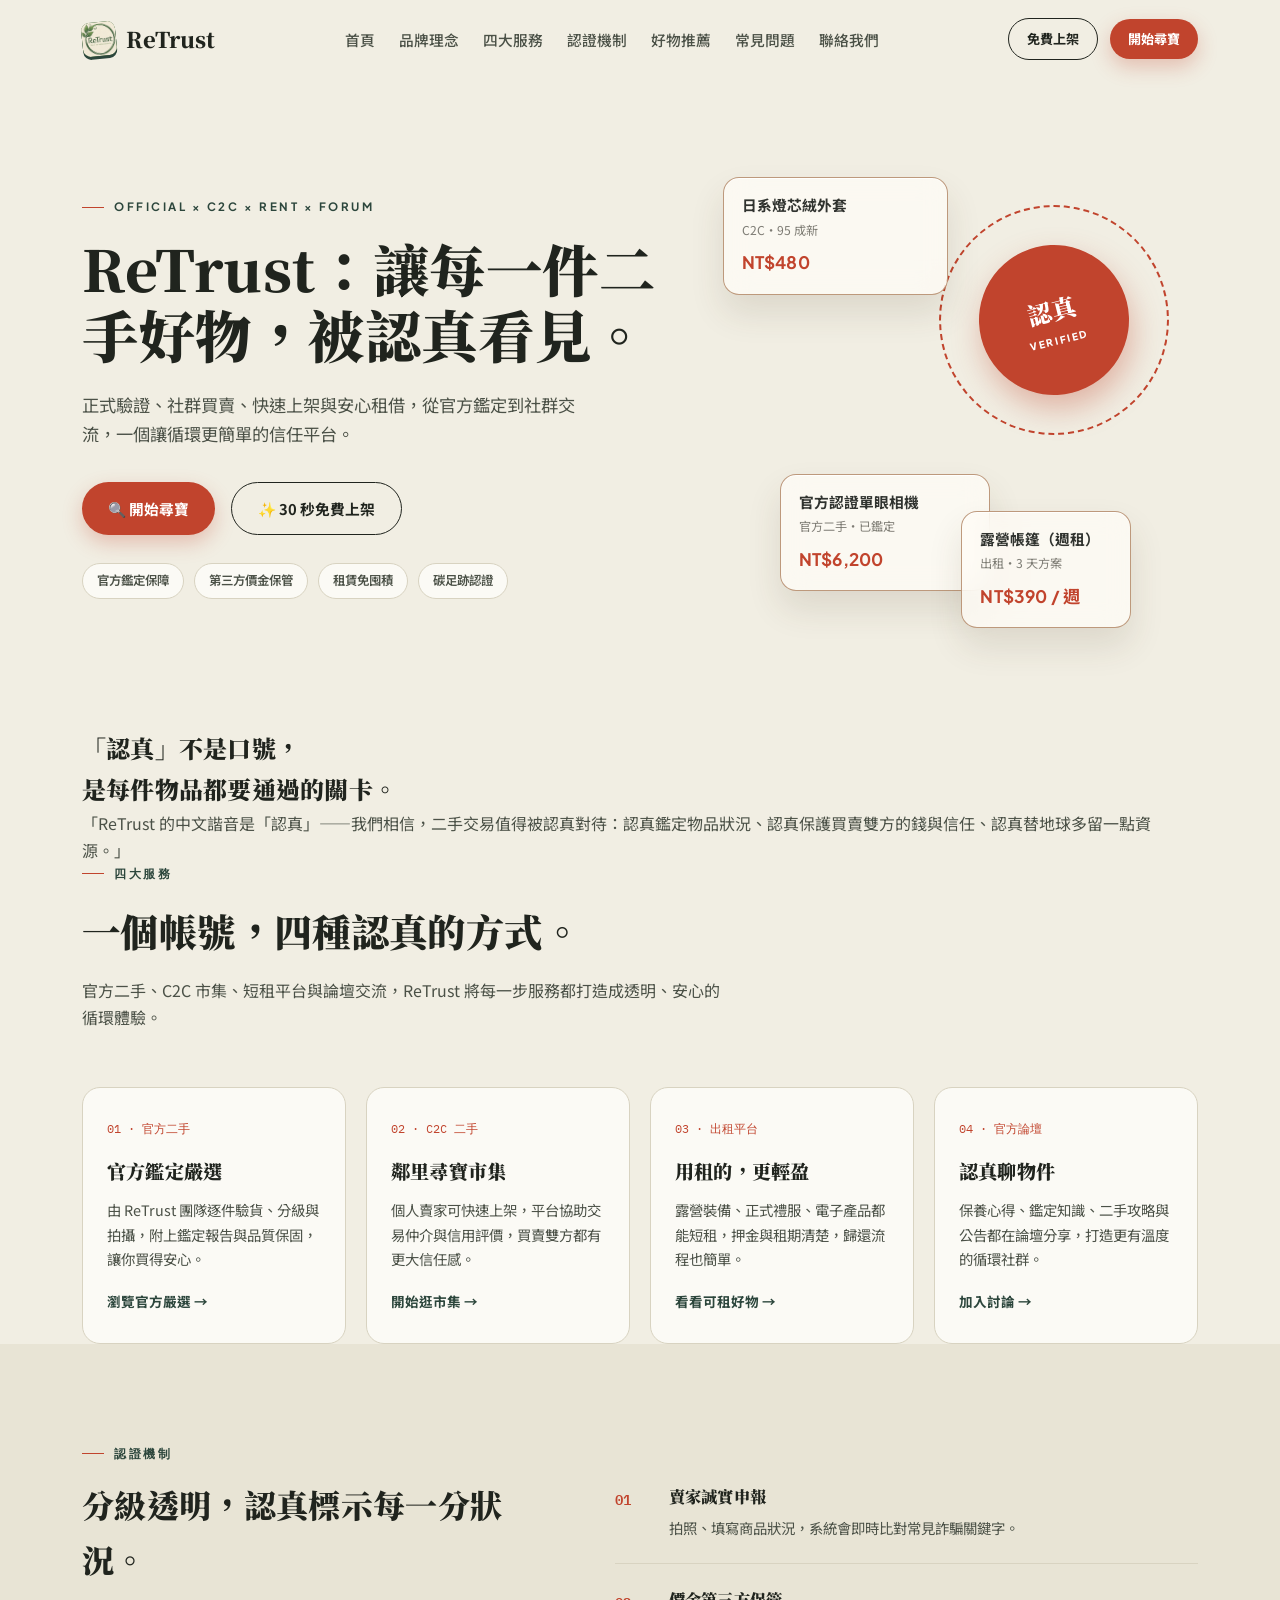
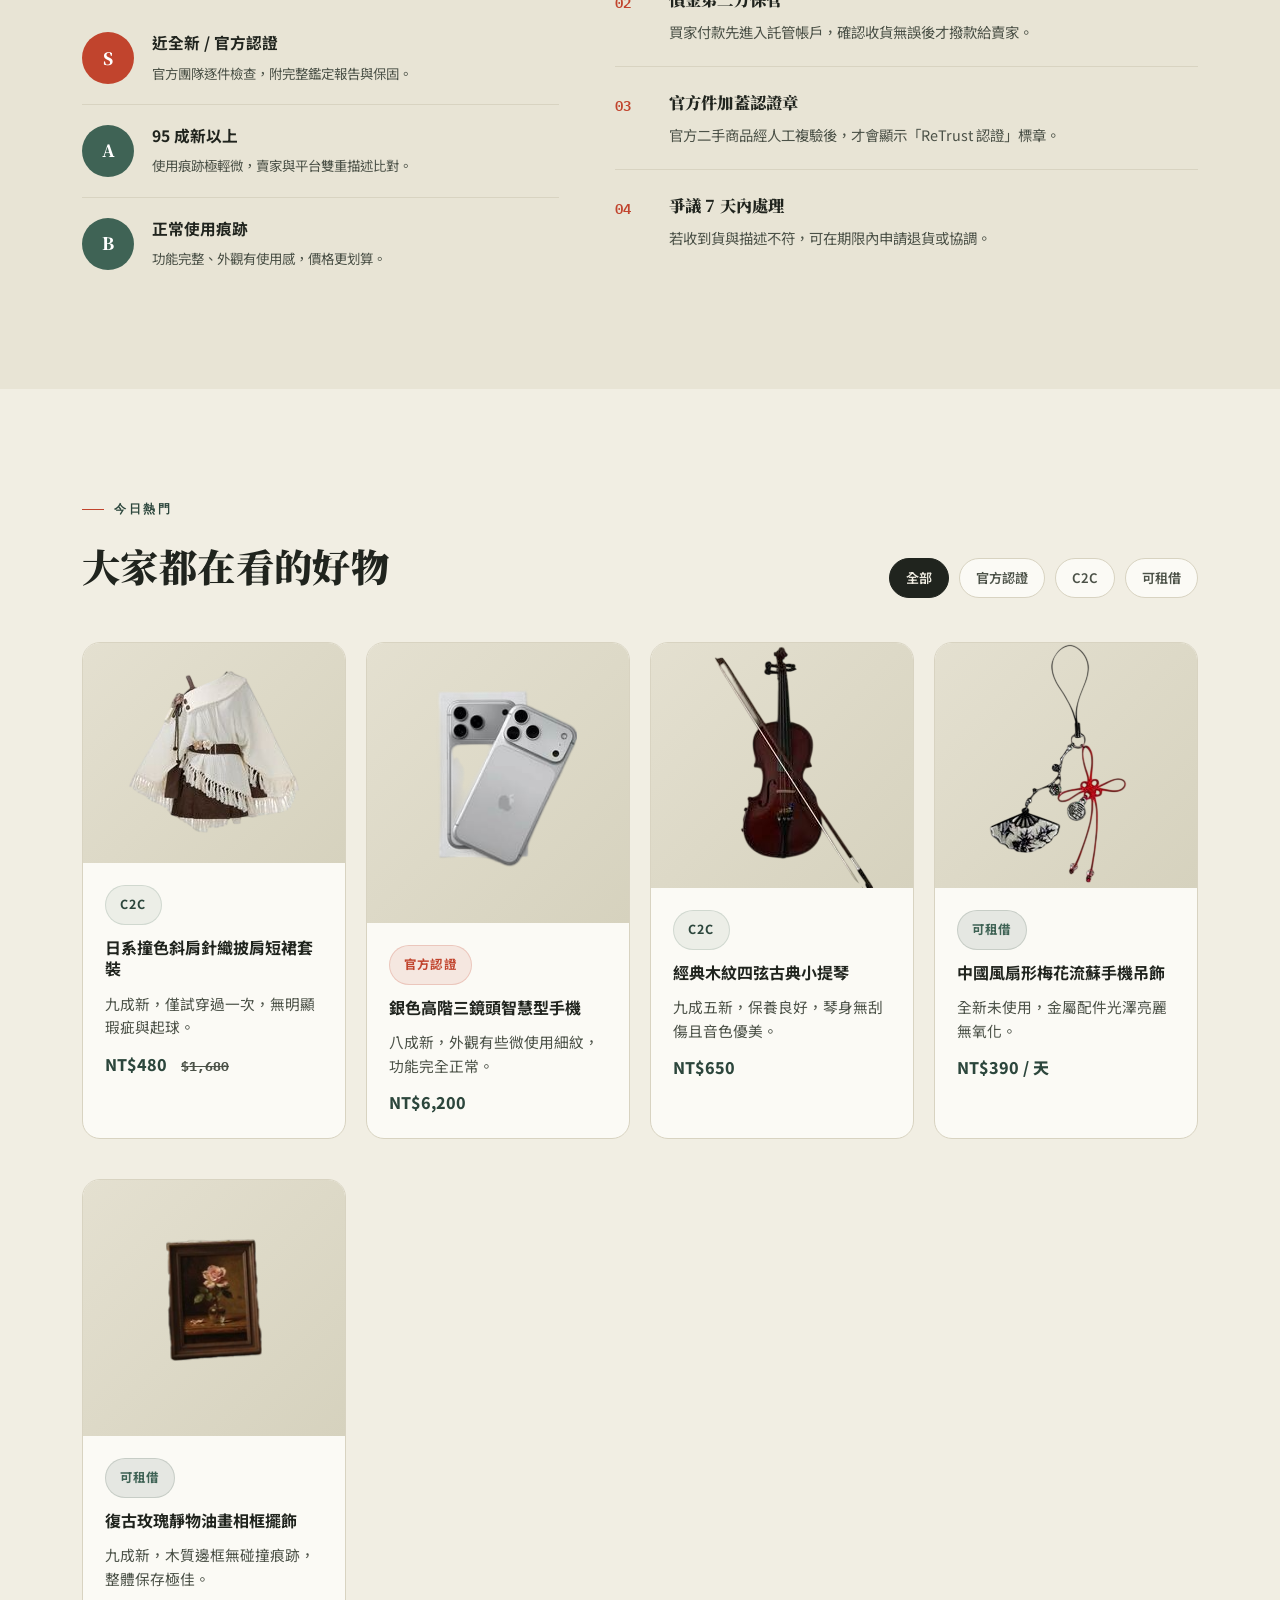
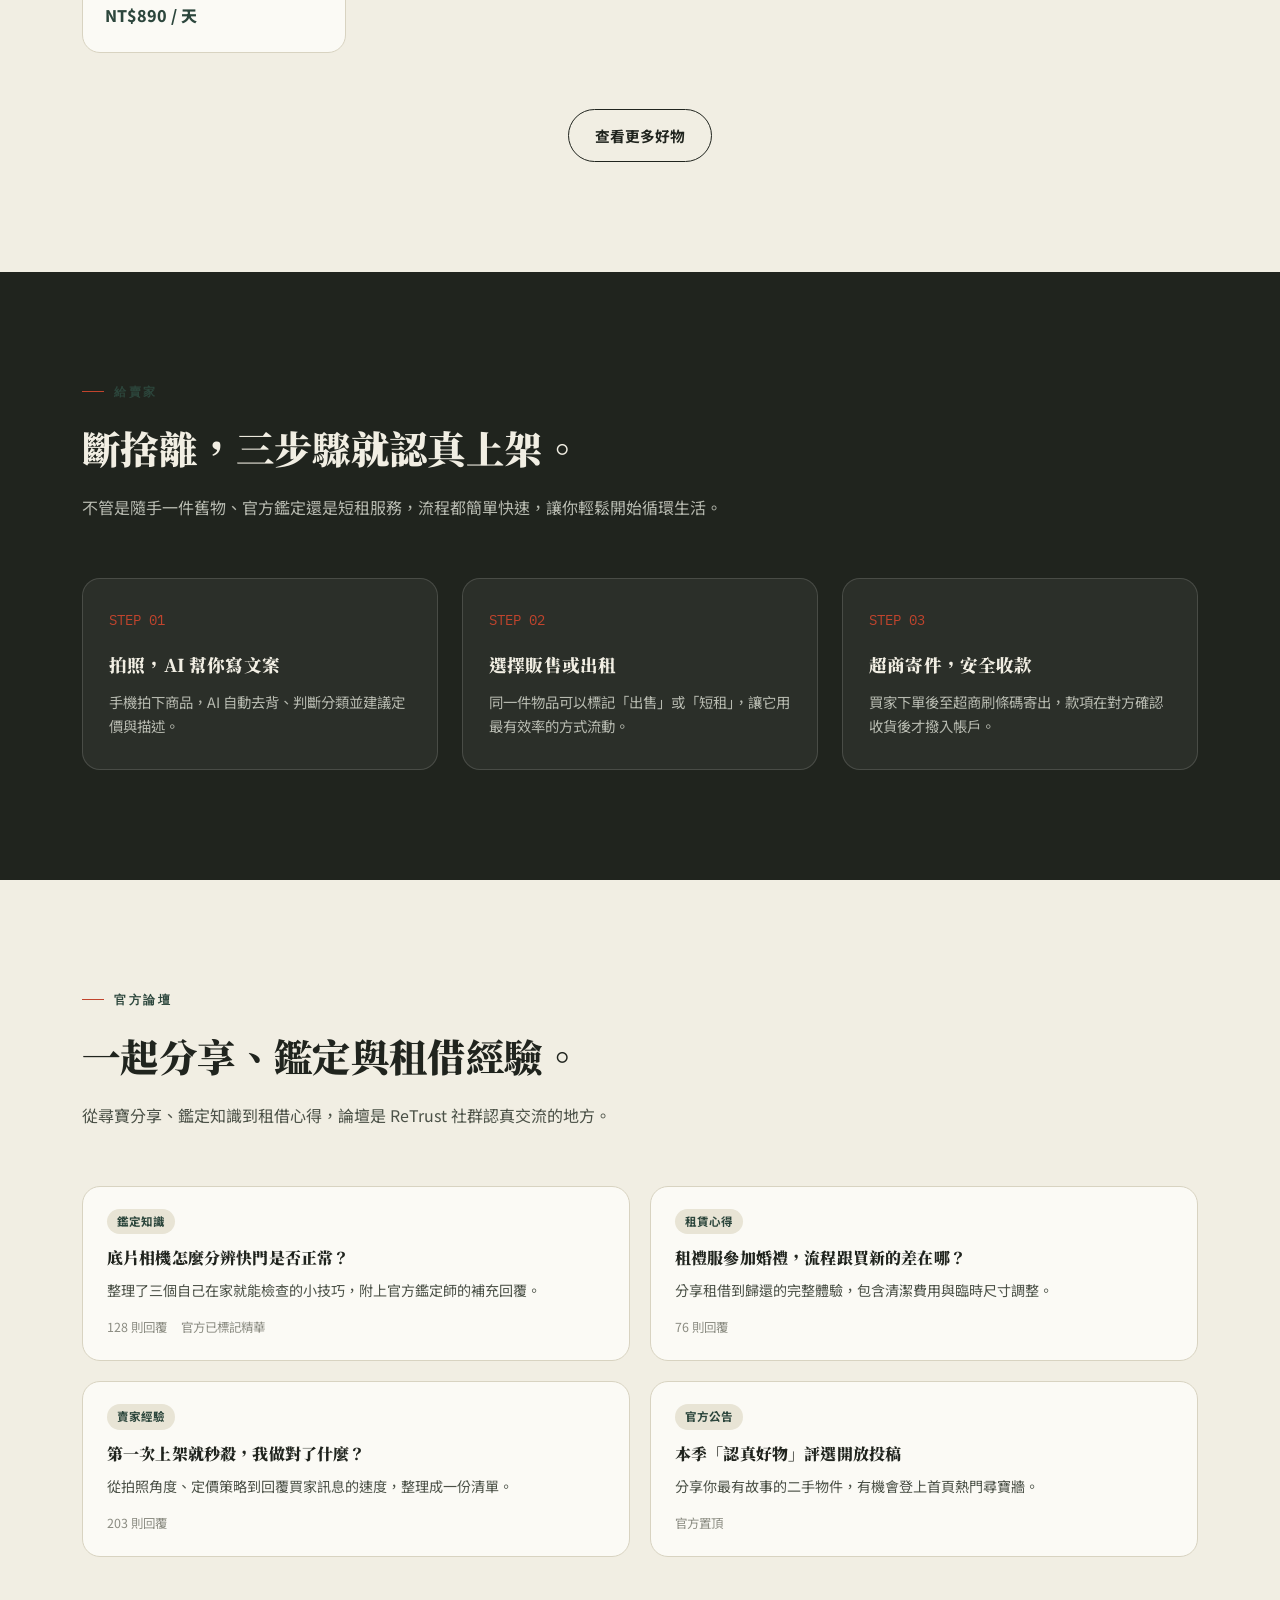
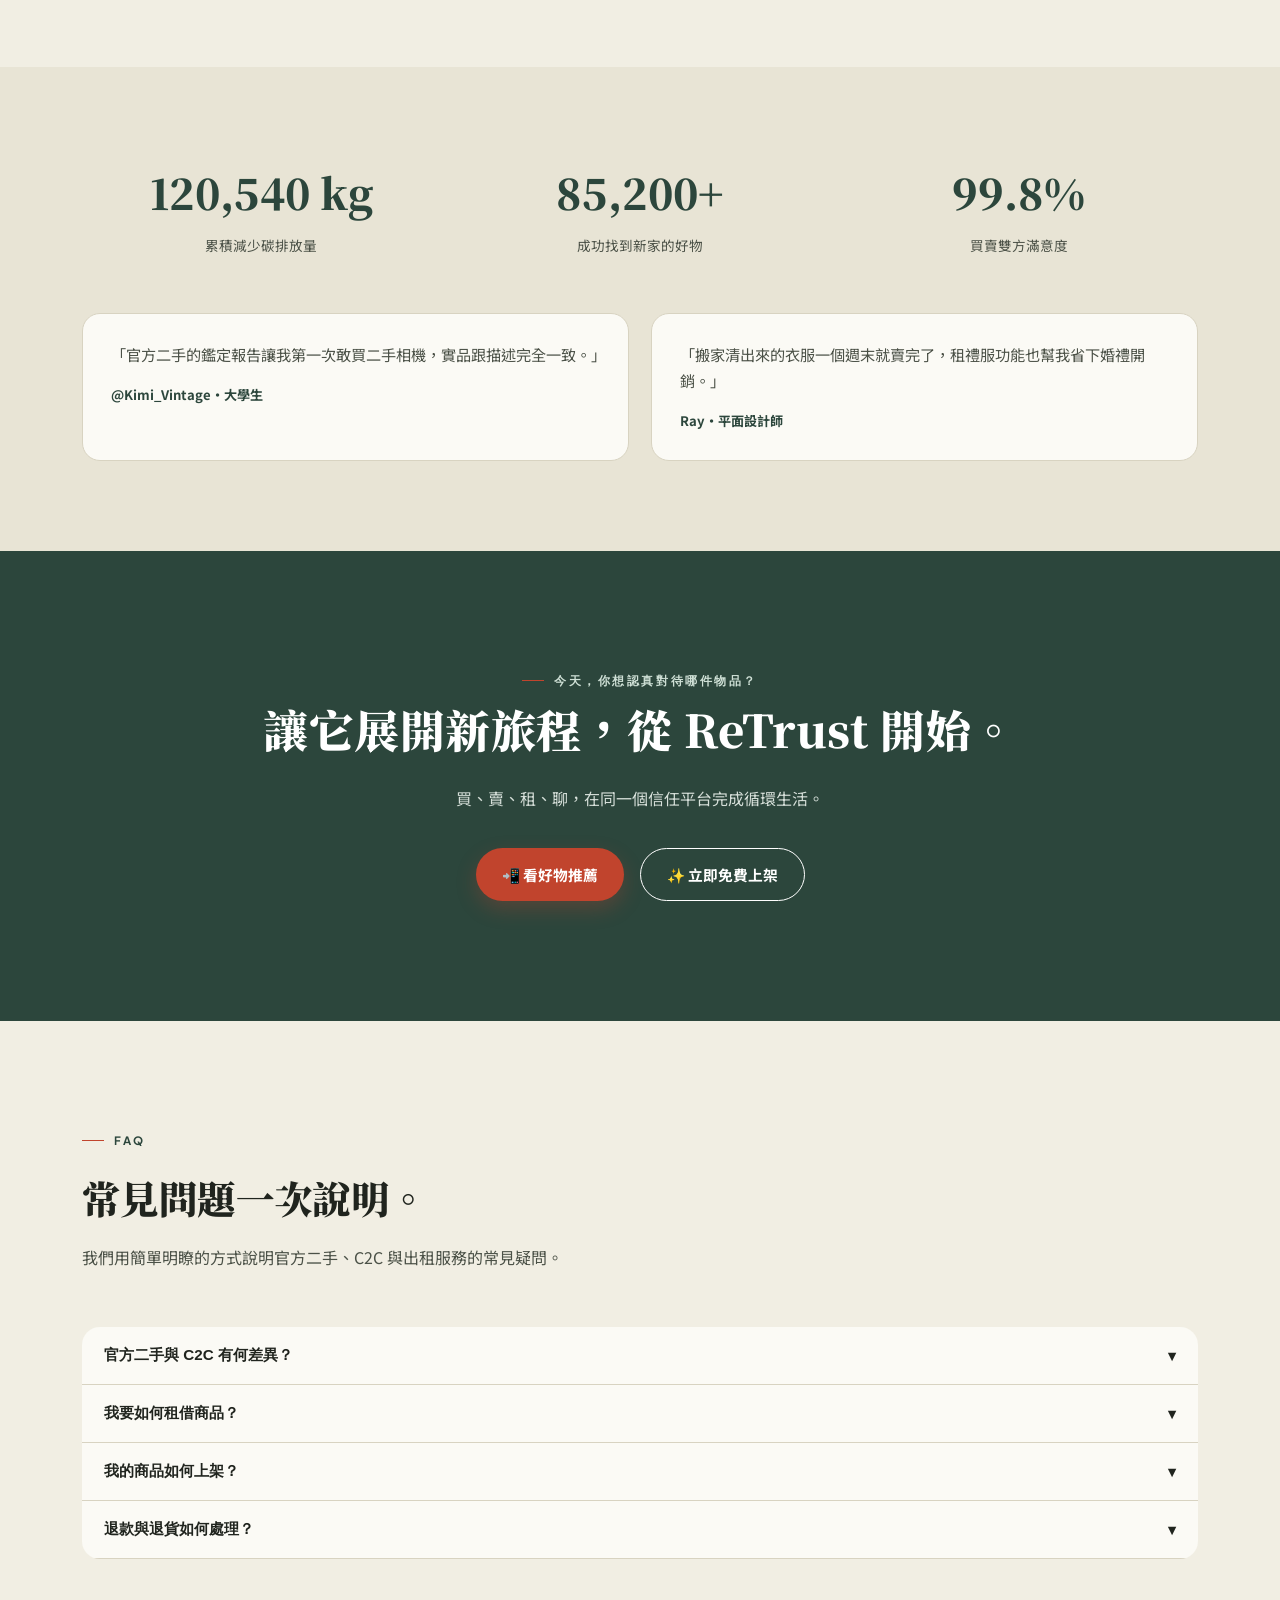
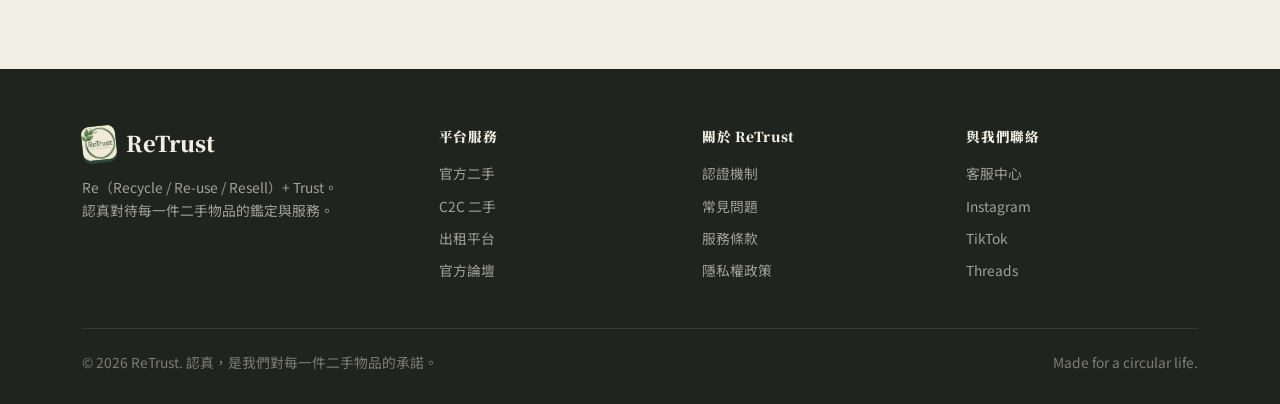
==== commit 1cbf1d7a: "index更新漂浮card" ====
--- a/index.html
+++ b/index.html
@@ -1,11 +1,14 @@
 <!DOCTYPE html>
 <html lang="zh-Hant">
+
 <head>
   <meta charset="UTF-8" />
   <meta name="viewport" content="width=device-width, initial-scale=1.0" />
   <title>ReTrust｜MargeIndex</title>
   <link rel="preconnect" href="https://fonts.googleapis.com">
-  <link href="https://fonts.googleapis.com/css2?family=Noto+Serif+TC:wght@600;700;900&family=Noto+Sans+TC:wght@400;500;700&family=Plus+Jakarta+Sans:wght@500;600;700;800&family=IBM+Plex+Mono:wght@400;500;600&display=swap" rel="stylesheet">
+  <link
+    href="https://fonts.googleapis.com/css2?family=Noto+Serif+TC:wght@600;700;900&family=Noto+Sans+TC:wght@400;500;700&family=Plus+Jakarta+Sans:wght@500;600;700;800&family=IBM+Plex+Mono:wght@400;500;600&display=swap"
+    rel="stylesheet">
   <style>
     :root {
       --paper: #F1EEE3;
@@ -23,8 +26,16 @@
       --brand-amber: #de6f43;
     }
 
-    * { box-sizing: border-box; margin: 0; padding: 0; }
-    html { scroll-behavior: smooth; }
+    * {
+      box-sizing: border-box;
+      margin: 0;
+      padding: 0;
+    }
+
+    html {
+      scroll-behavior: smooth;
+    }
+
     body {
       font-family: 'Noto Sans TC', 'Plus Jakarta Sans', sans-serif;
       background: var(--paper);
@@ -32,131 +43,660 @@
       line-height: 1.7;
       overflow-x: hidden;
     }
-    h1, h2, h3, h4, h5 { font-family: 'Noto Serif TC', serif; font-weight: 900; color: var(--ink); letter-spacing: .01em; }
-    p { color: var(--ink-soft); }
-    a { color: inherit; text-decoration: none; }
-    img { max-width: 100%; display: block; }
-    .wrap { max-width: 1180px; margin: 0 auto; padding: 0 32px; }
+
+    h1,
+    h2,
+    h3,
+    h4,
+    h5 {
+      font-family: 'Noto Serif TC', serif;
+      font-weight: 900;
+      color: var(--ink);
+      letter-spacing: .01em;
+    }
+
+    p {
+      color: var(--ink-soft);
+    }
+
+    a {
+      color: inherit;
+      text-decoration: none;
+    }
+
+    img {
+      max-width: 100%;
+      display: block;
+    }
+
+    .wrap {
+      max-width: 1180px;
+      margin: 0 auto;
+      padding: 0 32px;
+    }
 
     /* NAV */
     header {
-      position: fixed; top: 0; left: 0; right: 0; z-index: 100;
-      padding: 18px 0; background: rgba(241,238,227,0);
+      position: fixed;
+      top: 0;
+      left: 0;
+      right: 0;
+      z-index: 100;
+      padding: 18px 0;
+      background: rgba(241, 238, 227, 0);
       transition: transform .35s ease, background .35s ease, box-shadow .35s ease;
     }
+
     header.scrolled {
-      background: rgba(241,238,227,0.88);
+      background: rgba(241, 238, 227, 0.88);
       backdrop-filter: blur(14px) saturate(140%);
       box-shadow: 0 1px 0 var(--line);
     }
-    .nav-inner { display: flex; align-items: center; justify-content: space-between; gap: 24px; }
-    .logo { display: flex; align-items: center; gap: 10px; font-family: 'Noto Serif TC', serif; font-weight: 900; font-size: 1.35rem; }
+
+    .nav-inner {
+      display: flex;
+      align-items: center;
+      justify-content: space-between;
+      gap: 24px;
+    }
+
+    .logo {
+      display: flex;
+      align-items: center;
+      gap: 10px;
+      font-family: 'Noto Serif TC', serif;
+      font-weight: 900;
+      font-size: 1.35rem;
+    }
+
     .logo .chop {
-      width: 34px; height: 34px; border-radius: 8px; background: var(--brand-green); display: flex; align-items: center; justify-content: center; transform: rotate(-6deg);
+      width: 34px;
+      height: 34px;
+      border-radius: 8px;
+      background: var(--brand-green);
+      display: flex;
+      align-items: center;
+      justify-content: center;
+      transform: rotate(-6deg);
       box-shadow: 0 3px 0 var(--jade-deep);
     }
+
     .logo .chop img {
-      width: 100%; height: 100%; object-fit: contain;
+      width: 100%;
+      height: 100%;
+      object-fit: contain;
       border-radius: 8px;
     }
-    .nav-links { display: flex; gap: 24px; font-size: .92rem; font-weight: 500; color: var(--ink-soft); flex-wrap: wrap; }
-    .nav-links a:hover { color: var(--jade-deep); }
-    .nav-cta { display: flex; gap: 12px; align-items: center; }
-    .btn { display: inline-flex; align-items: center; gap: 8px; padding: 13px 26px; border-radius: 999px; font-weight: 700; font-size: .92rem; cursor: pointer; border: none; transition: transform .18s cubic-bezier(.2,.9,.3,1), box-shadow .25s ease, background .2s ease; white-space: nowrap; }
-    .btn:active { transform: scale(.96); }
-    .btn-primary { background: var(--stamp); color: #fff; box-shadow: 0 8px 20px rgba(193,68,45,.28); }
-    .btn-primary:hover { background: var(--stamp-deep); box-shadow: 0 10px 24px rgba(193,68,45,.36); }
-    .btn-ghost { background: transparent; color: var(--ink); border: 1.5px solid var(--ink); }
-    .btn-ghost:hover { background: var(--ink); color: var(--paper); }
-    .btn-jade { background: var(--jade); color: #fff; box-shadow: 0 8px 20px rgba(63,99,85,.28); }
-    .btn-jade:hover { background: var(--jade-deep); }
-    .btn-sm { padding: 9px 18px; font-size: .82rem; }
+
+    .nav-links {
+      display: flex;
+      gap: 24px;
+      font-size: .92rem;
+      font-weight: 500;
+      color: var(--ink-soft);
+      flex-wrap: wrap;
+    }
+
+    .nav-links a:hover {
+      color: var(--jade-deep);
+    }
+
+    .nav-cta {
+      display: flex;
+      gap: 12px;
+      align-items: center;
+    }
+
+    .btn {
+      display: inline-flex;
+      align-items: center;
+      gap: 8px;
+      padding: 13px 26px;
+      border-radius: 999px;
+      font-weight: 700;
+      font-size: .92rem;
+      cursor: pointer;
+      border: none;
+      transition: transform .18s cubic-bezier(.2, .9, .3, 1), box-shadow .25s ease, background .2s ease;
+      white-space: nowrap;
+    }
+
+    .btn:active {
+      transform: scale(.96);
+    }
+
+    .btn-primary {
+      background: var(--stamp);
+      color: #fff;
+      box-shadow: 0 8px 20px rgba(193, 68, 45, .28);
+    }
+
+    .btn-primary:hover {
+      background: var(--stamp-deep);
+      box-shadow: 0 10px 24px rgba(193, 68, 45, .36);
+    }
+
+    .btn-ghost {
+      background: transparent;
+      color: var(--ink);
+      border: 1.5px solid var(--ink);
+    }
+
+    .btn-ghost:hover {
+      background: var(--ink);
+      color: var(--paper);
+    }
+
+    .btn-jade {
+      background: var(--jade);
+      color: #fff;
+      box-shadow: 0 8px 20px rgba(63, 99, 85, .28);
+    }
+
+    .btn-jade:hover {
+      background: var(--jade-deep);
+    }
+
+    .btn-sm {
+      padding: 9px 18px;
+      font-size: .82rem;
+    }
 
     /* HERO */
-    .hero { padding: 168px 0 100px; position: relative; }
-    .hero-grid { display: grid; grid-template-columns: 1.1fr .9fr; gap: 60px; align-items: center; }
-    @media(max-width: 960px) { .hero-grid { grid-template-columns: 1fr; } }
-    .hero h1 { font-size: clamp(2.4rem, 4.4vw, 3.6rem); line-height: 1.18; margin: 18px 0 22px; }
-    .hero p.lead { font-size: 1.08rem; color: var(--ink-soft); max-width: 520px; margin-bottom: 34px; }
-    .hero-ctas { display: flex; gap: 16px; flex-wrap: wrap; margin-bottom: 28px; }
-    .hero-tags { display: flex; gap: 10px; flex-wrap: wrap; }
-    .tag { font-size: .78rem; font-weight: 600; padding: 6px 14px; border-radius: 999px; background: var(--card); border: 1px solid var(--line); color: var(--ink-soft); }
-
-    .hero-visual { position: relative; height: 460px; }
-    .stamp-orb { position: absolute; width: 230px; height: 230px; border-radius: 50%; border: 2.5px dashed var(--stamp); display: flex; align-items: center; justify-content: center; top: 8%; right: 6%; animation: spin 26s linear infinite; }
-    .stamp-orb .core { width: 150px; height: 150px; border-radius: 50%; background: var(--stamp); color: #fff; display: flex; flex-direction: column; align-items: center; justify-content: center; font-family: 'Noto Serif TC', serif; font-weight: 900; transform: rotate(-14deg); box-shadow: 0 14px 30px rgba(193,68,45,.35); }
-    .stamp-orb .core span { font-size: 1.5rem; letter-spacing: .05em; }
-    .stamp-orb .core small { font-family: 'Plus Jakarta Sans', sans-serif; font-size: .62rem; letter-spacing: .18em; margin-top: 2px; }
-    @keyframes spin { from { transform: rotate(0); } to { transform: rotate(360deg); } }
-    .float-card { position: absolute; background: var(--card); border: 1px solid var(--line); border-radius: var(--radius); padding: 16px 18px; box-shadow: 0 16px 30px rgba(32,36,30,.10); animation: float 5.5s ease-in-out infinite; }
-    .float-card.c1 { top: 2%; left: 0; width: 190px; }
-    .float-card.c2 { bottom: 8%; left: 12%; width: 210px; animation-delay: 1.2s; }
-    .float-card.c3 { bottom: 0%; right: 14%; width: 170px; animation-delay: 2.4s; }
-    @keyframes float { 0%,100% { transform: translateY(0); } 50% { transform: translateY(-12px); } }
-    .float-card .ft-title { font-weight: 700; font-size: .86rem; margin-bottom: 2px; }
-    .float-card .ft-sub { font-size: .76rem; color: var(--ink-soft); }
-    .float-card .ft-price { font-family: 'IBM Plex Mono', monospace; font-weight: 600; color: var(--jade-deep); margin-top: 6px; font-size: .9rem; }
-    @media(max-width: 960px) { .hero-visual { height: 340px; margin-top: 20px; } .stamp-orb { width: 160px; height: 160px; } .stamp-orb .core { width: 104px; height: 104px; } .float-card { display: none; } }
-
-    .eyebrow { font-family: 'Plus Jakarta Sans', sans-serif; font-weight: 700; font-size: .72rem; letter-spacing: .22em; text-transform: uppercase; color: var(--jade-deep); display: flex; align-items: center; gap: 10px; }
-    .eyebrow::before { content: ""; width: 22px; height: 1px; background: var(--stamp); display: inline-block; }
-
-    .section-head { max-width: 640px; margin-bottom: 56px; }
-    .section-head h2 { font-size: clamp(1.8rem, 3vw, 2.4rem); margin-top: 14px; }
-    .section-head p { color: var(--ink-soft); margin-top: 14px; }
-
-    .pillar-grid { display: grid; grid-template-columns: repeat(4,1fr); gap: 20px; }
-    @media(max-width: 960px) { .pillar-grid { grid-template-columns: 1fr 1fr; } }
-    @media(max-width: 560px) { .pillar-grid { grid-template-columns: 1fr; } }
-    .pillar-card { background: var(--card); border: 1px solid var(--line); border-radius: var(--radius); padding: 30px 24px; transition: transform .3s cubic-bezier(.2,.9,.3,1), box-shadow .3s ease, border-color .3s; display: flex; flex-direction: column; height: 100%; }
-    .pillar-card:hover { transform: translateY(-6px); box-shadow: 0 20px 36px rgba(32,36,30,.10); border-color: var(--jade); }
-    .pillar-num { font-family: 'IBM Plex Mono', monospace; font-size: .78rem; color: var(--stamp); margin-bottom: 16px; }
-    .pillar-card h3 { font-size: 1.2rem; margin-bottom: 10px; }
-    .pillar-card p { color: var(--ink-soft); font-size: .9rem; flex-grow: 1; }
-    .pill-link { margin-top: 18px; font-weight: 700; font-size: .85rem; color: var(--jade-deep); display: flex; align-items: center; gap: 6px; }
-
-    .trust { background: var(--paper-deep); padding: 100px 0; }
-    .trust-grid { display: grid; grid-template-columns: .9fr 1.1fr; gap: 56px; align-items: center; }
-    @media(max-width: 900px) { .trust-grid { grid-template-columns: 1fr; } }
-    .grade-row { display: flex; align-items: center; gap: 18px; padding: 18px 0; border-bottom: 1px solid var(--line); }
-    .grade-row:last-child { border-bottom: none; }
-    .grade-badge { width: 52px; height: 52px; border-radius: 50%; background: var(--jade); color: #fff; display: flex; align-items: center; justify-content: center; font-family: 'Noto Serif TC', serif; font-weight: 900; font-size: 1.05rem; flex-shrink: 0; }
-    .grade-row.s .grade-badge { background: var(--stamp); }
-    .grade-text b { display: block; font-size: .98rem; margin-bottom: 2px; }
-    .grade-text span { font-size: .84rem; color: var(--ink-soft); }
-
-    .steps-list { counter-reset: step; }
-    .step-item { display: flex; gap: 20px; padding: 22px 0; border-top: 1px solid var(--line); }
-    .step-item:first-child { border-top: none; }
-    .step-mark { font-family: 'IBM Plex Mono', monospace; font-weight: 600; color: var(--stamp); font-size: .85rem; padding-top: 4px; width: 34px; flex-shrink: 0; }
-    .step-item h4 { font-size: 1.02rem; margin-bottom: 6px; }
-    .step-item p { color: var(--ink-soft); font-size: .9rem; }
-
-    .feed { padding: 110px 0; }
-    .feed-head { display: flex; justify-content: space-between; align-items: flex-end; margin-bottom: 44px; flex-wrap: wrap; gap: 20px; }
-    .filter-row { display: flex; gap: 10px; flex-wrap: wrap; margin-bottom: 36px; }
-    .filter-chip { font-size: .82rem; font-weight: 600; padding: 8px 16px; border-radius: 999px; border: 1px solid var(--line); background: var(--card); color: var(--ink-soft); cursor: default; }
-    .filter-chip.active { background: var(--ink); color: var(--paper); border-color: var(--ink); }
+    .hero {
+      padding: 168px 0 100px;
+      position: relative;
+    }
+
+    .hero-grid {
+      display: grid;
+      grid-template-columns: 1.1fr .9fr;
+      gap: 60px;
+      align-items: center;
+    }
+
+    @media(max-width: 960px) {
+      .hero-grid {
+        grid-template-columns: 1fr;
+      }
+    }
+
+    .hero h1 {
+      font-size: clamp(2.4rem, 4.4vw, 3.6rem);
+      line-height: 1.18;
+      margin: 18px 0 22px;
+    }
+
+    .hero p.lead {
+      font-size: 1.08rem;
+      color: var(--ink-soft);
+      max-width: 520px;
+      margin-bottom: 34px;
+    }
+
+    .hero-ctas {
+      display: flex;
+      gap: 16px;
+      flex-wrap: wrap;
+      margin-bottom: 28px;
+    }
+
+    .hero-tags {
+      display: flex;
+      gap: 10px;
+      flex-wrap: wrap;
+    }
+
+    .tag {
+      font-size: .78rem;
+      font-weight: 600;
+      padding: 6px 14px;
+      border-radius: 999px;
+      background: var(--card);
+      border: 1px solid var(--line);
+      color: var(--ink-soft);
+    }
+
+    .hero-visual {
+      position: relative;
+      height: 460px;
+    }
+
+    .stamp-orb {
+      position: absolute;
+      width: 230px;
+      height: 230px;
+      border-radius: 50%;
+      border: 2.5px dashed var(--stamp);
+      display: flex;
+      align-items: center;
+      justify-content: center;
+      top: 8%;
+      right: 6%;
+      animation: spin 26s linear infinite;
+    }
+
+    .stamp-orb .core {
+      width: 150px;
+      height: 150px;
+      border-radius: 50%;
+      background: var(--stamp);
+      color: #fff;
+      display: flex;
+      flex-direction: column;
+      align-items: center;
+      justify-content: center;
+      font-family: 'Noto Serif TC', serif;
+      font-weight: 900;
+      transform: rotate(-14deg);
+      box-shadow: 0 14px 30px rgba(193, 68, 45, .35);
+    }
+
+    .stamp-orb .core span {
+      font-size: 1.5rem;
+      letter-spacing: .05em;
+    }
+
+    .stamp-orb .core small {
+      font-family: 'Plus Jakarta Sans', sans-serif;
+      font-size: .62rem;
+      letter-spacing: .18em;
+      margin-top: 2px;
+    }
+
+    @keyframes spin {
+      from {
+        transform: rotate(0);
+      }
+
+      to {
+        transform: rotate(360deg);
+      }
+    }
+
+    .float-card {
+      position: absolute;
+      /* background: var(--card); */
+      /* border: 1px solid var(--line); */
+      /* border-radius: var(--radius); */
+      background: rgba(255, 253, 247, .73);
+      border: 1px solid rgba(166, 117, 79, .72);
+      border-radius: 16px;
+      padding: 16px 18px;
+      /* box-shadow: 0 16px 30px rgba(32, 36, 30, .10); */
+      box-shadow: 0 18px 34px rgba(71, 54, 35, .12), inset 0 1px 0 rgba(255, 255, 255, .82);
+      animation: float 5.5s ease-in-out infinite;
+      backdrop-filter: blur(14px);
+    }
+
+    .float-card.c1 {
+      top: 2%;
+      left: 0;
+      width: 225px;
+      z-index: 3;
+    }
+
+    .float-card.c2 {
+      bottom: 8%;
+      left: 12%;
+      width: 210px;
+      animation-delay: 1.2s;
+    }
+
+    .float-card.c3 {
+      bottom: 0%;
+      right: 14%;
+      width: 170px;
+      animation-delay: 2.4s;
+    }
+
+    @keyframes float {
+
+      0%,
+      100% {
+        transform: translateY(0);
+      }
+
+      50% {
+        transform: translateY(-12px);
+      }
+    }
+
+    .float-card .ft-title {
+      font-weight: 700;
+      font-size: .92rem;
+      color: #30332F;
+      line-height: 1.45;
+      margin-bottom: 4px;
+    }
+
+    .float-card .ft-sub {
+      font-size: .76rem;
+      color: #7D7C74;
+    }
+
+    .float-card .ft-price {
+      font-family: 'Plus Jakarta Sans', 'Noto Sans TC', sans-serif;
+      font-weight: 700;
+      color: var(--stamp);
+      margin-top: 8px;
+      font-size: 1.08rem;
+      letter-spacing: .01em;
+    }
+
+    /* .float-card .ft-title {
+      font-weight: 700;
+      font-size: .86rem;
+      margin-bottom: 2px;
+    }
+
+    .float-card .ft-sub {
+      font-size: .76rem;
+      color: var(--ink-soft);
+    }
+
+    .float-card .ft-price {
+      font-family: 'IBM Plex Mono', monospace;
+      font-weight: 600;
+      color: var(--jade-deep);
+      margin-top: 6px;
+      font-size: .9rem;
+    } */
+
+    @media(max-width: 960px) {
+      .hero-visual {
+        height: 340px;
+        margin-top: 20px;
+      }
+
+      .stamp-orb {
+        width: 160px;
+        height: 160px;
+      }
+
+      .stamp-orb .core {
+        width: 104px;
+        height: 104px;
+      }
+
+      .float-card {
+        display: none;
+      }
+    }
+
+    .eyebrow {
+      font-family: 'Plus Jakarta Sans', sans-serif;
+      font-weight: 700;
+      font-size: .72rem;
+      letter-spacing: .22em;
+      text-transform: uppercase;
+      color: var(--jade-deep);
+      display: flex;
+      align-items: center;
+      gap: 10px;
+    }
+
+    .eyebrow::before {
+      content: "";
+      width: 22px;
+      height: 1px;
+      background: var(--stamp);
+      display: inline-block;
+    }
+
+    .section-head {
+      max-width: 640px;
+      margin-bottom: 56px;
+    }
+
+    .section-head h2 {
+      font-size: clamp(1.8rem, 3vw, 2.4rem);
+      margin-top: 14px;
+    }
+
+    .section-head p {
+      color: var(--ink-soft);
+      margin-top: 14px;
+    }
+
+    .pillar-grid {
+      display: grid;
+      grid-template-columns: repeat(4, 1fr);
+      gap: 20px;
+    }
+
+    @media(max-width: 960px) {
+      .pillar-grid {
+        grid-template-columns: 1fr 1fr;
+      }
+    }
+
+    @media(max-width: 560px) {
+      .pillar-grid {
+        grid-template-columns: 1fr;
+      }
+    }
+
+    .pillar-card {
+      background: var(--card);
+      border: 1px solid var(--line);
+      border-radius: var(--radius);
+      padding: 30px 24px;
+      transition: transform .3s cubic-bezier(.2, .9, .3, 1), box-shadow .3s ease, border-color .3s;
+      display: flex;
+      flex-direction: column;
+      height: 100%;
+    }
+
+    .pillar-card:hover {
+      transform: translateY(-6px);
+      box-shadow: 0 20px 36px rgba(32, 36, 30, .10);
+      border-color: var(--jade);
+    }
+
+    .pillar-num {
+      font-family: 'IBM Plex Mono', monospace;
+      font-size: .78rem;
+      color: var(--stamp);
+      margin-bottom: 16px;
+    }
+
+    .pillar-card h3 {
+      font-size: 1.2rem;
+      margin-bottom: 10px;
+    }
+
+    .pillar-card p {
+      color: var(--ink-soft);
+      font-size: .9rem;
+      flex-grow: 1;
+    }
+
+    .pill-link {
+      margin-top: 18px;
+      font-weight: 700;
+      font-size: .85rem;
+      color: var(--jade-deep);
+      display: flex;
+      align-items: center;
+      gap: 6px;
+    }
+
+    .trust {
+      background: var(--paper-deep);
+      padding: 100px 0;
+    }
+
+    .trust-grid {
+      display: grid;
+      grid-template-columns: .9fr 1.1fr;
+      gap: 56px;
+      align-items: center;
+    }
+
+    @media(max-width: 900px) {
+      .trust-grid {
+        grid-template-columns: 1fr;
+      }
+    }
+
+    .grade-row {
+      display: flex;
+      align-items: center;
+      gap: 18px;
+      padding: 18px 0;
+      border-bottom: 1px solid var(--line);
+    }
+
+    .grade-row:last-child {
+      border-bottom: none;
+    }
+
+    .grade-badge {
+      width: 52px;
+      height: 52px;
+      border-radius: 50%;
+      background: var(--jade);
+      color: #fff;
+      display: flex;
+      align-items: center;
+      justify-content: center;
+      font-family: 'Noto Serif TC', serif;
+      font-weight: 900;
+      font-size: 1.05rem;
+      flex-shrink: 0;
+    }
+
+    .grade-row.s .grade-badge {
+      background: var(--stamp);
+    }
+
+    .grade-text b {
+      display: block;
+      font-size: .98rem;
+      margin-bottom: 2px;
+    }
+
+    .grade-text span {
+      font-size: .84rem;
+      color: var(--ink-soft);
+    }
+
+    .steps-list {
+      counter-reset: step;
+    }
+
+    .step-item {
+      display: flex;
+      gap: 20px;
+      padding: 22px 0;
+      border-top: 1px solid var(--line);
+    }
+
+    .step-item:first-child {
+      border-top: none;
+    }
+
+    .step-mark {
+      font-family: 'IBM Plex Mono', monospace;
+      font-weight: 600;
+      color: var(--stamp);
+      font-size: .85rem;
+      padding-top: 4px;
+      width: 34px;
+      flex-shrink: 0;
+    }
+
+    .step-item h4 {
+      font-size: 1.02rem;
+      margin-bottom: 6px;
+    }
+
+    .step-item p {
+      color: var(--ink-soft);
+      font-size: .9rem;
+    }
+
+    .feed {
+      padding: 110px 0;
+    }
+
+    .feed-head {
+      display: flex;
+      justify-content: space-between;
+      align-items: flex-end;
+      margin-bottom: 44px;
+      flex-wrap: wrap;
+      gap: 20px;
+    }
+
+    .filter-row {
+      display: flex;
+      gap: 10px;
+      flex-wrap: wrap;
+      margin-bottom: 36px;
+    }
+
+    .filter-chip {
+      font-size: .82rem;
+      font-weight: 600;
+      padding: 8px 16px;
+      border-radius: 999px;
+      border: 1px solid var(--line);
+      background: var(--card);
+      color: var(--ink-soft);
+      cursor: default;
+    }
+
+    .filter-chip.active {
+      background: var(--ink);
+      color: var(--paper);
+      border-color: var(--ink);
+    }
 
     .item-grid {
       display: grid;
       grid-template-columns: repeat(4, minmax(0, 1fr));
       gap: 20px;
     }
-    @media(max-width: 960px) { .item-grid { grid-template-columns: repeat(2, minmax(0, 1fr)); } }
-    @media(max-width: 760px) { .item-grid { grid-template-columns: 1fr; } }
-
-    .item-card { break-inside: avoid; margin-bottom: 20px; background: var(--card); border: 1px solid var(--line); border-radius: var(--radius); overflow: hidden; transition: transform .3s cubic-bezier(.2,.9,.3,1), box-shadow .3s ease, border-color .3s ease; }
-    .item-card:hover { transform: translateY(-5px) scale(1.02); box-shadow: 0 22px 38px rgba(32,36,30,.18); border-color: rgba(63,99,85,.18); }
+
+    @media(max-width: 960px) {
+      .item-grid {
+        grid-template-columns: repeat(2, minmax(0, 1fr));
+      }
+    }
+
+    @media(max-width: 760px) {
+      .item-grid {
+        grid-template-columns: 1fr;
+      }
+    }
+
+    .item-card {
+      break-inside: avoid;
+      margin-bottom: 20px;
+      background: var(--card);
+      border: 1px solid var(--line);
+      border-radius: var(--radius);
+      overflow: hidden;
+      transition: transform .3s cubic-bezier(.2, .9, .3, 1), box-shadow .3s ease, border-color .3s ease;
+    }
+
+    .item-card:hover {
+      transform: translateY(-5px) scale(1.02);
+      box-shadow: 0 22px 38px rgba(32, 36, 30, .18);
+      border-color: rgba(63, 99, 85, .18);
+    }
 
     .item-thumb {
       width: 100%;
       display: grid;
       place-items: center;
       min-height: 220px;
-      background: linear-gradient(135deg,#E4E0D0,#D6D2BE);
+      background: linear-gradient(135deg, #E4E0D0, #D6D2BE);
       overflow: hidden;
     }
+
     .item-thumb img {
       max-width: 100%;
       max-height: 280px;
@@ -164,6 +704,7 @@
       height: auto;
       object-fit: contain;
     }
+
     .item-thumb.h1,
     .item-thumb.h2,
     .item-thumb.h3,
@@ -172,484 +713,868 @@
       height: auto;
     }
 
-    .item-body { padding: 22px; display: flex; flex-direction: column; gap: 12px; }
-    .item-badge { display: inline-flex; align-items: center; justify-content: center; align-self: flex-start; font-size: .78rem; font-weight: 700; text-transform: uppercase; letter-spacing: .1em; border-radius: 999px; padding: 8px 14px; border: 1px solid transparent; }
-    .badge-c2c { background: rgba(63,99,85,.08); color: var(--jade-deep); border-color: rgba(63,99,85,.16); }
-    .badge-official { background: rgba(193,68,45,.1); color: var(--stamp); border-color: rgba(193,68,45,.2); }
-    .badge-rent { background: rgba(44,70,60,.1); color: var(--jade); border-color: rgba(44,70,60,.16); }
-    .item-title { font-size: 1rem; font-weight: 700; color: var(--ink); line-height: 1.35; }
-    .item-sub { color: var(--ink-soft); font-size: .92rem; line-height: 1.6; min-height: 3.2em; }
-    .item-price { font-weight: 800; color: var(--jade-deep); font-size: 1rem; margin-top: auto; }
-    .item-price .old { font-family: 'IBM Plex Mono', monospace; font-size: .8rem; color: var(--ink-soft); margin-left: 10px; text-decoration: line-through; }
-
-    .feed .more-btn { text-align: center; margin-top: 36px; }
-
-    .how { background: var(--ink); color: var(--paper); padding: 110px 0; }
-    .how .section-head h2, .how .section-head p { color: var(--paper); }
-    .how .section-head p { color: #B7BAB0; }
-    .how-grid { display: grid; grid-template-columns: repeat(3,1fr); gap: 24px; }
-    @media(max-width: 860px) { .how-grid { grid-template-columns: 1fr; } }
-    .how-card { background: rgba(251,250,245,.05); border: 1px solid rgba(251,250,245,.14); border-radius: var(--radius); padding: 30px 26px; }
-    .how-card .hnum { font-family: 'IBM Plex Mono', monospace; color: var(--stamp); font-size: .85rem; margin-bottom: 18px; }
-    .how-card h3 { color: var(--paper); font-size: 1.1rem; margin-bottom: 10px; }
-    .how-card p { color: #B7BAB0; font-size: .9rem; }
-
-    .forum { padding: 110px 0; }
-    .forum-grid { display: grid; grid-template-columns: 1fr 1fr; gap: 20px; }
-    @media(max-width: 860px) { .forum-grid { grid-template-columns: 1fr; } }
-    .thread-card { background: var(--card); border: 1px solid var(--line); border-radius: var(--radius); padding: 22px 24px; }
-    .thread-top { display: flex; justify-content: space-between; align-items: center; margin-bottom: 10px; }
-    .thread-tag { font-size: .72rem; font-weight: 700; color: var(--jade-deep); background: var(--paper-deep); padding: 3px 10px; border-radius: 999px; }
-    .thread-card h4 { font-size: 1rem; margin-bottom: 8px; }
-    .thread-card p { font-size: .88rem; color: var(--ink-soft); }
-    .thread-meta { display: flex; gap: 14px; font-size: .78rem; color: #8B8C82; margin-top: 14px; }
-
-    .proof { background: var(--paper-deep); padding: 90px 0; }
-    .counter-grid { display: grid; grid-template-columns: repeat(3,1fr); gap: 20px; margin-bottom: 56px; }
-    @media(max-width: 760px) { .counter-grid { grid-template-columns: 1fr; } }
-    .counter { text-align: center; }
-    .counter .num { font-family: 'Noto Serif TC', serif; font-weight: 900; font-size: 2.6rem; color: var(--jade-deep); }
-    .counter .lbl { font-size: .85rem; color: var(--ink-soft); margin-top: 6px; }
-    .testi-grid { display: grid; grid-template-columns: 1fr 1fr; gap: 22px; }
-    @media(max-width: 760px) { .testi-grid { grid-template-columns: 1fr; } }
-    .testi { background: var(--card); border: 1px solid var(--line); border-radius: var(--radius); padding: 28px; }
-    .testi p { font-size: .95rem; margin-bottom: 16px; }
-    .testi .who { font-size: .82rem; font-weight: 700; color: var(--jade-deep); }
-
-    .final { background: var(--jade-deep); color: #fff; padding: 120px 0; text-align: center; position: relative; overflow: hidden; }
-    .final h2 { color: #fff; font-size: clamp(2rem, 4vw, 2.8rem); margin-bottom: 18px; }
-    .final p { color: #D7E0DA; max-width: 520px; margin: 0 auto 36px; }
-    .final .ctas { display: flex; gap: 16px; justify-content: center; flex-wrap: wrap; }
-    .final .btn-ghost { border-color: #fff; color: #fff; }
-    .final .btn-ghost:hover { background: #fff; color: var(--jade-deep); }
-
-    footer { background: var(--ink); color: #B7BAB0; padding: 56px 0 30px; font-size: .86rem; }
-    .foot-grid { display: grid; grid-template-columns: 1.4fr 1fr 1fr 1fr; gap: 32px; margin-bottom: 36px; }
-    @media(max-width: 760px) { .foot-grid { grid-template-columns: 1fr 1fr; } }
-    footer h5 { color: var(--paper); font-size: .85rem; margin-bottom: 14px; letter-spacing: .05em; }
-    footer a { display: block; margin-bottom: 9px; color: #9FA298; }
-    footer a:hover { color: var(--paper); }
-    .foot-bottom { border-top: 1px solid rgba(255,255,255,.1); padding-top: 22px; display: flex; justify-content: space-between; flex-wrap: wrap; gap: 10px; color: #7C7E75; }
+    .item-body {
+      padding: 22px;
+      display: flex;
+      flex-direction: column;
+      gap: 12px;
+    }
+
+    .item-badge {
+      display: inline-flex;
+      align-items: center;
+      justify-content: center;
+      align-self: flex-start;
+      font-size: .78rem;
+      font-weight: 700;
+      text-transform: uppercase;
+      letter-spacing: .1em;
+      border-radius: 999px;
+      padding: 8px 14px;
+      border: 1px solid transparent;
+    }
+
+    .badge-c2c {
+      background: rgba(63, 99, 85, .08);
+      color: var(--jade-deep);
+      border-color: rgba(63, 99, 85, .16);
+    }
+
+    .badge-official {
+      background: rgba(193, 68, 45, .1);
+      color: var(--stamp);
+      border-color: rgba(193, 68, 45, .2);
+    }
+
+    .badge-rent {
+      background: rgba(44, 70, 60, .1);
+      color: var(--jade);
+      border-color: rgba(44, 70, 60, .16);
+    }
+
+    .item-title {
+      font-size: 1rem;
+      font-weight: 700;
+      color: var(--ink);
+      line-height: 1.35;
+    }
+
+    .item-sub {
+      color: var(--ink-soft);
+      font-size: .92rem;
+      line-height: 1.6;
+      min-height: 3.2em;
+    }
+
+    .item-price {
+      font-weight: 800;
+      color: var(--jade-deep);
+      font-size: 1rem;
+      margin-top: auto;
+    }
+
+    .item-price .old {
+      font-family: 'IBM Plex Mono', monospace;
+      font-size: .8rem;
+      color: var(--ink-soft);
+      margin-left: 10px;
+      text-decoration: line-through;
+    }
+
+    .feed .more-btn {
+      text-align: center;
+      margin-top: 36px;
+    }
+
+    .how {
+      background: var(--ink);
+      color: var(--paper);
+      padding: 110px 0;
+    }
+
+    .how .section-head h2,
+    .how .section-head p {
+      color: var(--paper);
+    }
+
+    .how .section-head p {
+      color: #B7BAB0;
+    }
+
+    .how-grid {
+      display: grid;
+      grid-template-columns: repeat(3, 1fr);
+      gap: 24px;
+    }
+
+    @media(max-width: 860px) {
+      .how-grid {
+        grid-template-columns: 1fr;
+      }
+    }
+
+    .how-card {
+      background: rgba(251, 250, 245, .05);
+      border: 1px solid rgba(251, 250, 245, .14);
+      border-radius: var(--radius);
+      padding: 30px 26px;
+    }
+
+    .how-card .hnum {
+      font-family: 'IBM Plex Mono', monospace;
+      color: var(--stamp);
+      font-size: .85rem;
+      margin-bottom: 18px;
+    }
+
+    .how-card h3 {
+      color: var(--paper);
+      font-size: 1.1rem;
+      margin-bottom: 10px;
+    }
+
+    .how-card p {
+      color: #B7BAB0;
+      font-size: .9rem;
+    }
+
+    .forum {
+      padding: 110px 0;
+    }
+
+    .forum-grid {
+      display: grid;
+      grid-template-columns: 1fr 1fr;
+      gap: 20px;
+    }
+
+    @media(max-width: 860px) {
+      .forum-grid {
+        grid-template-columns: 1fr;
+      }
+    }
+
+    .thread-card {
+      background: var(--card);
+      border: 1px solid var(--line);
+      border-radius: var(--radius);
+      padding: 22px 24px;
+    }
+
+    .thread-top {
+      display: flex;
+      justify-content: space-between;
+      align-items: center;
+      margin-bottom: 10px;
+    }
+
+    .thread-tag {
+      font-size: .72rem;
+      font-weight: 700;
+      color: var(--jade-deep);
+      background: var(--paper-deep);
+      padding: 3px 10px;
+      border-radius: 999px;
+    }
+
+    .thread-card h4 {
+      font-size: 1rem;
+      margin-bottom: 8px;
+    }
+
+    .thread-card p {
+      font-size: .88rem;
+      color: var(--ink-soft);
+    }
+
+    .thread-meta {
+      display: flex;
+      gap: 14px;
+      font-size: .78rem;
+      color: #8B8C82;
+      margin-top: 14px;
+    }
+
+    .proof {
+      background: var(--paper-deep);
+      padding: 90px 0;
+    }
+
+    .counter-grid {
+      display: grid;
+      grid-template-columns: repeat(3, 1fr);
+      gap: 20px;
+      margin-bottom: 56px;
+    }
+
+    @media(max-width: 760px) {
+      .counter-grid {
+        grid-template-columns: 1fr;
+      }
+    }
+
+    .counter {
+      text-align: center;
+    }
+
+    .counter .num {
+      font-family: 'Noto Serif TC', serif;
+      font-weight: 900;
+      font-size: 2.6rem;
+      color: var(--jade-deep);
+    }
+
+    .counter .lbl {
+      font-size: .85rem;
+      color: var(--ink-soft);
+      margin-top: 6px;
+    }
+
+    .testi-grid {
+      display: grid;
+      grid-template-columns: 1fr 1fr;
+      gap: 22px;
+    }
+
+    @media(max-width: 760px) {
+      .testi-grid {
+        grid-template-columns: 1fr;
+      }
+    }
+
+    .testi {
+      background: var(--card);
+      border: 1px solid var(--line);
+      border-radius: var(--radius);
+      padding: 28px;
+    }
+
+    .testi p {
+      font-size: .95rem;
+      margin-bottom: 16px;
+    }
+
+    .testi .who {
+      font-size: .82rem;
+      font-weight: 700;
+      color: var(--jade-deep);
+    }
+
+    .final {
+      background: var(--jade-deep);
+      color: #fff;
+      padding: 120px 0;
+      text-align: center;
+      position: relative;
+      overflow: hidden;
+    }
+
+    .final h2 {
+      color: #fff;
+      font-size: clamp(2rem, 4vw, 2.8rem);
+      margin-bottom: 18px;
+    }
+
+    .final p {
+      color: #D7E0DA;
+      max-width: 520px;
+      margin: 0 auto 36px;
+    }
+
+    .final .ctas {
+      display: flex;
+      gap: 16px;
+      justify-content: center;
+      flex-wrap: wrap;
+    }
+
+    .final .btn-ghost {
+      border-color: #fff;
+      color: #fff;
+    }
+
+    .final .btn-ghost:hover {
+      background: #fff;
+      color: var(--jade-deep);
+    }
+
+    footer {
+      background: var(--ink);
+      color: #B7BAB0;
+      padding: 56px 0 30px;
+      font-size: .86rem;
+    }
+
+    .foot-grid {
+      display: grid;
+      grid-template-columns: 1.4fr 1fr 1fr 1fr;
+      gap: 32px;
+      margin-bottom: 36px;
+    }
+
+    @media(max-width: 760px) {
+      .foot-grid {
+        grid-template-columns: 1fr 1fr;
+      }
+    }
+
+    footer h5 {
+      color: var(--paper);
+      font-size: .85rem;
+      margin-bottom: 14px;
+      letter-spacing: .05em;
+    }
+
+    footer a {
+      display: block;
+      margin-bottom: 9px;
+      color: #9FA298;
+    }
+
+    footer a:hover {
+      color: var(--paper);
+    }
+
+    .foot-bottom {
+      border-top: 1px solid rgba(255, 255, 255, .1);
+      padding-top: 22px;
+      display: flex;
+      justify-content: space-between;
+      flex-wrap: wrap;
+      gap: 10px;
+      color: #7C7E75;
+    }
 
     .back-top {
-      position: fixed; bottom: 26px; right: 26px; width: 46px; height: 46px; border-radius: 50%; background: var(--ink); color: var(--paper);
-      display: flex; align-items: center; justify-content: center; font-size: 1.1rem; opacity: 0; pointer-events: none; transition: opacity .3s, transform .2s; z-index: 90; cursor: pointer;
-    }
-    .back-top.show { opacity: 1; pointer-events: auto; }
-    .back-top:hover { transform: translateY(-3px); }
-
-    .reveal { opacity: 0; transform: translateY(24px); transition: opacity .7s ease, transform .7s cubic-bezier(.2,.8,.3,1); }
-    .reveal.in { opacity: 1; transform: translateY(0); }
-
-    .accordion { border-radius: var(--radius); overflow: hidden; }
-    .accordion-item { border-bottom: 1px solid var(--line); }
-    .accordion-button { width: 100%; background: var(--card); color: var(--ink); border: none; padding: 18px 22px; text-align: left; font-weight: 700; cursor: pointer; display: flex; justify-content: space-between; align-items: center; font-size: .95rem; }
-    .accordion-button:hover { background: #f6f2e7; }
-    .accordion-button::after { content: '\25be'; transition: transform .25s ease; }
-    .accordion-button.active::after { transform: rotate(180deg); }
-    .accordion-panel { max-height: 0; overflow: hidden; transition: max-height .35s ease, padding .35s ease; background: #fff; padding: 0 22px; }
-    .accordion-panel.open { max-height: 240px; padding: 18px 22px; }
-    .accordion-panel p { margin: 0; color: var(--ink-soft); }
+      position: fixed;
+      bottom: 26px;
+      right: 26px;
+      width: 46px;
+      height: 46px;
+      border-radius: 50%;
+      background: var(--ink);
+      color: var(--paper);
+      display: flex;
+      align-items: center;
+      justify-content: center;
+      font-size: 1.1rem;
+      opacity: 0;
+      pointer-events: none;
+      transition: opacity .3s, transform .2s;
+      z-index: 90;
+      cursor: pointer;
+    }
+
+    .back-top.show {
+      opacity: 1;
+      pointer-events: auto;
+    }
+
+    .back-top:hover {
+      transform: translateY(-3px);
+    }
+
+    .reveal {
+      opacity: 0;
+      transform: translateY(24px);
+      transition: opacity .7s ease, transform .7s cubic-bezier(.2, .8, .3, 1);
+    }
+
+    .reveal.in {
+      opacity: 1;
+      transform: translateY(0);
+    }
+
+    .accordion {
+      border-radius: var(--radius);
+      overflow: hidden;
+    }
+
+    .accordion-item {
+      border-bottom: 1px solid var(--line);
+    }
+
+    .accordion-button {
+      width: 100%;
+      background: var(--card);
+      color: var(--ink);
+      border: none;
+      padding: 18px 22px;
+      text-align: left;
+      font-weight: 700;
+      cursor: pointer;
+      display: flex;
+      justify-content: space-between;
+      align-items: center;
+      font-size: .95rem;
+    }
+
+    .accordion-button:hover {
+      background: #f6f2e7;
+    }
+
+    .accordion-button::after {
+      content: '\25be';
+      transition: transform .25s ease;
+    }
+
+    .accordion-button.active::after {
+      transform: rotate(180deg);
+    }
+
+    .accordion-panel {
+      max-height: 0;
+      overflow: hidden;
+      transition: max-height .35s ease, padding .35s ease;
+      background: #fff;
+      padding: 0 22px;
+    }
+
+    .accordion-panel.open {
+      max-height: 240px;
+      padding: 18px 22px;
+    }
+
+    .accordion-panel p {
+      margin: 0;
+      color: var(--ink-soft);
+    }
   </style>
 </head>
+
 <body>
 
-<header id="header">
-  <div class="wrap nav-inner">
-    <div class="logo"><span class="chop"><img src="/plans/logo/logoRetrust300.png" alt="ReTrust logo"></span>ReTrust</div>
-    <nav class="nav-links">
-      <a href="#home">首頁</a>
-      <a href="#manifesto">品牌理念</a>
-      <a href="#pillars">四大服務</a>
-      <a href="#trust">認證機制</a>
-      <a href="#feed">好物推薦</a>
-      <a href="#faq">常見問題</a>
-      <a href="#contact">聯絡我們</a>
-    </nav>
-    <div class="nav-cta">
-      <a href="#how" class="btn btn-ghost btn-sm">免費上架</a>
-      <a href="#feed" class="btn btn-primary btn-sm">開始尋寶</a>
+  <header id="header">
+    <div class="wrap nav-inner">
+      <div class="logo"><span class="chop"><img src="/plans/logo/logoRetrust300.png" alt="ReTrust logo"></span>ReTrust
+      </div>
+      <nav class="nav-links">
+        <a href="#home">首頁</a>
+        <a href="#manifesto">品牌理念</a>
+        <a href="#pillars">四大服務</a>
+        <a href="#trust">認證機制</a>
+        <a href="#feed">好物推薦</a>
+        <a href="#faq">常見問題</a>
+        <a href="#contact">聯絡我們</a>
+      </nav>
+      <div class="nav-cta">
+        <a href="#how" class="btn btn-ghost btn-sm">免費上架</a>
+        <a href="#feed" class="btn btn-primary btn-sm">開始尋寶</a>
+      </div>
     </div>
-  </div>
-</header>
-
-<section class="hero" id="home">
-  <div class="wrap hero-grid">
-    <div>
-      <div class="eyebrow">OFFICIAL × C2C × RENT × FORUM</div>
-      <h1>ReTrust：讓每一件二手好物，被認真看見。</h1>
-      <p class="lead">正式驗證、社群買賣、快速上架與安心租借，從官方鑑定到社群交流，一個讓循環更簡單的信任平台。</p>
-      <div class="hero-ctas">
-        <a href="#feed" class="btn btn-primary">🔍 開始尋寶</a>
-        <a href="#how" class="btn btn-ghost">✨ 30 秒免費上架</a>
-      </div>
-      <div class="hero-tags">
-        <span class="tag">官方鑑定保障</span>
-        <span class="tag">第三方價金保管</span>
-        <span class="tag">租賃免囤積</span>
-        <span class="tag">碳足跡認證</span>
+  </header>
+
+  <section class="hero" id="home">
+    <div class="wrap hero-grid">
+      <div>
+        <div class="eyebrow">OFFICIAL × C2C × RENT × FORUM</div>
+        <h1>ReTrust：讓每一件二手好物，被認真看見。</h1>
+        <p class="lead">正式驗證、社群買賣、快速上架與安心租借，從官方鑑定到社群交流，一個讓循環更簡單的信任平台。</p>
+        <div class="hero-ctas">
+          <a href="#feed" class="btn btn-primary">🔍 開始尋寶</a>
+          <a href="#how" class="btn btn-ghost">✨ 30 秒免費上架</a>
+        </div>
+        <div class="hero-tags">
+          <span class="tag">官方鑑定保障</span>
+          <span class="tag">第三方價金保管</span>
+          <span class="tag">租賃免囤積</span>
+          <span class="tag">碳足跡認證</span>
+        </div>
+      </div>
+      <div class="hero-visual">
+        <div class="stamp-orb">
+          <div class="core"><span>認真</span><small>VERIFIED</small></div>
+        </div>
+        <div class="float-card c1">
+
+          <div class="ft-title">日系燈芯絨外套</div>
+          <div class="ft-sub">C2C・95 成新</div>
+          <div class="ft-price">NT$480</div>
+        </div>
+        <div class="float-card c2">
+          <div class="ft-title">官方認證單眼相機</div>
+          <div class="ft-sub">官方二手・已鑑定</div>
+          <div class="ft-price">NT$6,200</div>
+        </div>
+        <div class="float-card c3">
+          <div class="ft-title">露營帳篷（週租）</div>
+          <div class="ft-sub">出租・3 天方案</div>
+          <div class="ft-price">NT$390 / 週</div>
+        </div>
       </div>
     </div>
-    <div class="hero-visual">
-      <div class="stamp-orb">
-        <div class="core"><span>認真</span><small>VERIFIED</small></div>
-      </div>
-      <div class="float-card c1">
-        <div class="ft-title">日系燈芯絨外套</div>
-        <div class="ft-sub">C2C・95 成新</div>
-        <div class="ft-price">NT$480</div>
-      </div>
-      <div class="float-card c2">
-        <div class="ft-title">官方認證單眼相機</div>
-        <div class="ft-sub">官方二手・已鑑定</div>
-        <div class="ft-price">NT$6,200</div>
-      </div>
-      <div class="float-card c3">
-        <div class="ft-title">露營帳篷（週租）</div>
-        <div class="ft-sub">出租・3 天方案</div>
-        <div class="ft-price">NT$390 / 週</div>
-      </div>
+  </section>
+
+  <section class="manifesto" id="manifesto">
+    <div class="wrap">
+      <h2>「認真」不是口號，<br>是每件物品都要通過的關卡。</h2>
+      <p><span class="glyph">「</span>ReTrust 的中文諧音是「認真」——我們相信，二手交易值得被認真對待：認真鑑定物品狀況、認真保護買賣雙方的錢與信任、認真替地球多留一點資源。<span
+          class="glyph">」</span></p>
     </div>
-  </div>
-</section>
-
-<section class="manifesto" id="manifesto">
-  <div class="wrap">
-    <h2>「認真」不是口號，<br>是每件物品都要通過的關卡。</h2>
-    <p><span class="glyph">「</span>ReTrust 的中文諧音是「認真」——我們相信，二手交易值得被認真對待：認真鑑定物品狀況、認真保護買賣雙方的錢與信任、認真替地球多留一點資源。<span class="glyph">」</span></p>
-  </div>
-</section>
-
-<section class="pillars" id="pillars">
-  <div class="wrap">
-    <div class="section-head">
-      <div class="eyebrow">四大服務</div>
-      <h2>一個帳號，四種認真的方式。</h2>
-      <p>官方二手、C2C 市集、短租平台與論壇交流，ReTrust 將每一步服務都打造成透明、安心的循環體驗。</p>
+  </section>
+
+  <section class="pillars" id="pillars">
+    <div class="wrap">
+      <div class="section-head">
+        <div class="eyebrow">四大服務</div>
+        <h2>一個帳號，四種認真的方式。</h2>
+        <p>官方二手、C2C 市集、短租平台與論壇交流，ReTrust 將每一步服務都打造成透明、安心的循環體驗。</p>
+      </div>
+      <div class="pillar-grid">
+        <div class="pillar-card reveal">
+          <div class="pillar-num">01 · 官方二手</div>
+          <h3>官方鑑定嚴選</h3>
+          <p>由 ReTrust 團隊逐件驗貨、分級與拍攝，附上鑑定報告與品質保固，讓你買得安心。</p>
+          <div class="pill-link">瀏覽官方嚴選 →</div>
+        </div>
+        <div class="pillar-card reveal">
+          <div class="pillar-num">02 · C2C 二手</div>
+          <h3>鄰里尋寶市集</h3>
+          <p>個人賣家可快速上架，平台協助交易仲介與信用評價，買賣雙方都有更大信任感。</p>
+          <div class="pill-link">開始逛市集 →</div>
+        </div>
+        <div class="pillar-card reveal">
+          <div class="pillar-num">03 · 出租平台</div>
+          <h3>用租的，更輕盈</h3>
+          <p>露營裝備、正式禮服、電子產品都能短租，押金與租期清楚，歸還流程也簡單。</p>
+          <div class="pill-link">看看可租好物 →</div>
+        </div>
+        <div class="pillar-card reveal">
+          <div class="pillar-num">04 · 官方論壇</div>
+          <h3>認真聊物件</h3>
+          <p>保養心得、鑑定知識、二手攻略與公告都在論壇分享，打造更有溫度的循環社群。</p>
+          <div class="pill-link">加入討論 →</div>
+        </div>
+      </div>
     </div>
-    <div class="pillar-grid">
-      <div class="pillar-card reveal">
-        <div class="pillar-num">01 · 官方二手</div>
-        <h3>官方鑑定嚴選</h3>
-        <p>由 ReTrust 團隊逐件驗貨、分級與拍攝，附上鑑定報告與品質保固，讓你買得安心。</p>
-        <div class="pill-link">瀏覽官方嚴選 →</div>
-      </div>
-      <div class="pillar-card reveal">
-        <div class="pillar-num">02 · C2C 二手</div>
-        <h3>鄰里尋寶市集</h3>
-        <p>個人賣家可快速上架，平台協助交易仲介與信用評價，買賣雙方都有更大信任感。</p>
-        <div class="pill-link">開始逛市集 →</div>
-      </div>
-      <div class="pillar-card reveal">
-        <div class="pillar-num">03 · 出租平台</div>
-        <h3>用租的，更輕盈</h3>
-        <p>露營裝備、正式禮服、電子產品都能短租，押金與租期清楚，歸還流程也簡單。</p>
-        <div class="pill-link">看看可租好物 →</div>
-      </div>
-      <div class="pillar-card reveal">
-        <div class="pillar-num">04 · 官方論壇</div>
-        <h3>認真聊物件</h3>
-        <p>保養心得、鑑定知識、二手攻略與公告都在論壇分享，打造更有溫度的循環社群。</p>
-        <div class="pill-link">加入討論 →</div>
+  </section>
+
+  <section class="trust" id="trust">
+    <div class="wrap trust-grid">
+      <div>
+        <div class="eyebrow">認證機制</div>
+        <h2 style="font-size:2rem; margin:14px 0 26px;">分級透明，認真標示每一分狀況。</h2>
+        <div class="grade-row s">
+          <div class="grade-badge">S</div>
+          <div class="grade-text"><b>近全新 / 官方認證</b><span>官方團隊逐件檢查，附完整鑑定報告與保固。</span></div>
+        </div>
+        <div class="grade-row">
+          <div class="grade-badge">A</div>
+          <div class="grade-text"><b>95 成新以上</b><span>使用痕跡極輕微，賣家與平台雙重描述比對。</span></div>
+        </div>
+        <div class="grade-row">
+          <div class="grade-badge">B</div>
+          <div class="grade-text"><b>正常使用痕跡</b><span>功能完整、外觀有使用感，價格更划算。</span></div>
+        </div>
+      </div>
+      <div>
+        <div class="steps-list">
+          <div class="step-item reveal">
+            <div class="step-mark">01</div>
+            <div>
+              <h4>賣家誠實申報</h4>
+              <p>拍照、填寫商品狀況，系統會即時比對常見詐騙關鍵字。</p>
+            </div>
+          </div>
+          <div class="step-item reveal">
+            <div class="step-mark">02</div>
+            <div>
+              <h4>價金第三方保管</h4>
+              <p>買家付款先進入託管帳戶，確認收貨無誤後才撥款給賣家。</p>
+            </div>
+          </div>
+          <div class="step-item reveal">
+            <div class="step-mark">03</div>
+            <div>
+              <h4>官方件加蓋認證章</h4>
+              <p>官方二手商品經人工複驗後，才會顯示「ReTrust 認證」標章。</p>
+            </div>
+          </div>
+          <div class="step-item reveal">
+            <div class="step-mark">04</div>
+            <div>
+              <h4>爭議 7 天內處理</h4>
+              <p>若收到貨與描述不符，可在期限內申請退貨或協調。</p>
+            </div>
+          </div>
+        </div>
       </div>
     </div>
-  </div>
-</section>
-
-<section class="trust" id="trust">
-  <div class="wrap trust-grid">
-    <div>
-      <div class="eyebrow">認證機制</div>
-      <h2 style="font-size:2rem; margin:14px 0 26px;">分級透明，認真標示每一分狀況。</h2>
-      <div class="grade-row s">
-        <div class="grade-badge">S</div>
-        <div class="grade-text"><b>近全新 / 官方認證</b><span>官方團隊逐件檢查，附完整鑑定報告與保固。</span></div>
-      </div>
-      <div class="grade-row">
-        <div class="grade-badge">A</div>
-        <div class="grade-text"><b>95 成新以上</b><span>使用痕跡極輕微，賣家與平台雙重描述比對。</span></div>
-      </div>
-      <div class="grade-row">
-        <div class="grade-badge">B</div>
-        <div class="grade-text"><b>正常使用痕跡</b><span>功能完整、外觀有使用感，價格更划算。</span></div>
+  </section>
+
+  <section class="feed" id="feed">
+    <div class="wrap">
+      <div class="feed-head">
+        <div class="section-head" style="margin-bottom:0;">
+          <div class="eyebrow">今日熱門</div>
+          <h2>大家都在看的好物</h2>
+        </div>
+        <div class="filter-row" style="margin-bottom:0;">
+          <span class="filter-chip active">全部</span>
+          <span class="filter-chip">官方認證</span>
+          <span class="filter-chip">C2C</span>
+          <span class="filter-chip">可租借</span>
+        </div>
+      </div>
+
+      <div class="item-grid">
+        <div class="item-card reveal">
+          <div class="item-thumb h1"><img src="/plans/images/product1-Photoroom.png" alt="日系撞色斜肩針織披肩短裙套裝"></div>
+          <div class="item-body">
+            <span class="item-badge badge-c2c">C2C</span>
+            <div class="item-title">日系撞色斜肩針織披肩短裙套裝</div>
+            <div class="item-sub">九成新，僅試穿過一次，無明顯瑕疵與起球。</div>
+            <div class="item-price">NT$480 <span class="old">$1,680</span></div>
+          </div>
+        </div>
+        <div class="item-card reveal">
+          <div class="item-thumb h3"><img src="/plans/images/product2-Photoroom.png" alt="銀色高階三鏡頭智慧型手機"></div>
+          <div class="item-body">
+            <span class="item-badge badge-official">官方認證</span>
+            <div class="item-title">銀色高階三鏡頭智慧型手機</div>
+            <div class="item-sub">八成新，外觀有些微使用細紋，功能完全正常。</div>
+            <div class="item-price">NT$6,200</div>
+          </div>
+        </div>
+        <div class="item-card reveal">
+          <div class="item-thumb h2"><img src="/plans/images/product3-Photoroom.png" alt="陶瓷手沖壺"></div>
+          <div class="item-body">
+            <span class="item-badge badge-c2c">C2C</span>
+            <div class="item-title">經典木紋四弦古典小提琴</div>
+            <div class="item-sub">九成五新，保養良好，琴身無刮傷且音色優美。</div>
+            <div class="item-price">NT$650</div>
+          </div>
+        </div>
+        <div class="item-card reveal">
+          <div class="item-thumb h4"><img src="/plans/images/product4-Photoroom.png" alt="露營帳篷"></div>
+          <div class="item-body">
+            <span class="item-badge badge-rent">可租借</span>
+            <div class="item-title">中國風扇形梅花流蘇手機吊飾</div>
+            <div class="item-sub">全新未使用，金屬配件光澤亮麗無氧化。</div>
+            <div class="item-price">NT$390 <span>/ 天</span></div>
+          </div>
+        </div>
+        <div class="item-card reveal">
+          <div class="item-thumb h2"><img src="/plans/images/product5-Photoroom.png" alt="禮服租借"></div>
+          <div class="item-body">
+            <span class="item-badge badge-rent">可租借</span>
+            <div class="item-title">復古玫瑰靜物油畫相框擺飾</div>
+            <div class="item-sub">九成新，木質邊框無碰撞痕跡，整體保存極佳。</div>
+            <div class="item-price">NT$890 <span>/ 天</span></div>
+          </div>
+        </div>
+      </div>
+      <div class="more-btn">
+        <a href="#contact" class="btn btn-ghost">查看更多好物</a>
       </div>
     </div>
-    <div>
-      <div class="steps-list">
-        <div class="step-item reveal">
-          <div class="step-mark">01</div>
-          <div><h4>賣家誠實申報</h4><p>拍照、填寫商品狀況，系統會即時比對常見詐騙關鍵字。</p></div>
-        </div>
-        <div class="step-item reveal">
-          <div class="step-mark">02</div>
-          <div><h4>價金第三方保管</h4><p>買家付款先進入託管帳戶，確認收貨無誤後才撥款給賣家。</p></div>
-        </div>
-        <div class="step-item reveal">
-          <div class="step-mark">03</div>
-          <div><h4>官方件加蓋認證章</h4><p>官方二手商品經人工複驗後，才會顯示「ReTrust 認證」標章。</p></div>
-        </div>
-        <div class="step-item reveal">
-          <div class="step-mark">04</div>
-          <div><h4>爭議 7 天內處理</h4><p>若收到貨與描述不符，可在期限內申請退貨或協調。</p></div>
+  </section>
+
+  <section class="how" id="how">
+    <div class="wrap">
+      <div class="section-head">
+        <div class="eyebrow">給賣家</div>
+        <h2>斷捨離，三步驟就認真上架。</h2>
+        <p>不管是隨手一件舊物、官方鑑定還是短租服務，流程都簡單快速，讓你輕鬆開始循環生活。</p>
+      </div>
+      <div class="how-grid">
+        <div class="how-card reveal">
+          <div class="hnum">STEP 01</div>
+          <h3>拍照，AI 幫你寫文案</h3>
+          <p>手機拍下商品，AI 自動去背、判斷分類並建議定價與描述。</p>
+        </div>
+        <div class="how-card reveal">
+          <div class="hnum">STEP 02</div>
+          <h3>選擇販售或出租</h3>
+          <p>同一件物品可以標記「出售」或「短租」，讓它用最有效率的方式流動。</p>
+        </div>
+        <div class="how-card reveal">
+          <div class="hnum">STEP 03</div>
+          <h3>超商寄件，安全收款</h3>
+          <p>買家下單後至超商刷條碼寄出，款項在對方確認收貨後才撥入帳戶。</p>
         </div>
       </div>
     </div>
-  </div>
-</section>
-
-<section class="feed" id="feed">
-  <div class="wrap">
-    <div class="feed-head">
-      <div class="section-head" style="margin-bottom:0;">
-        <div class="eyebrow">今日熱門</div>
-        <h2>大家都在看的好物</h2>
-      </div>
-      <div class="filter-row" style="margin-bottom:0;">
-        <span class="filter-chip active">全部</span>
-        <span class="filter-chip">官方認證</span>
-        <span class="filter-chip">C2C</span>
-        <span class="filter-chip">可租借</span>
+  </section>
+
+  <section class="forum" id="forum">
+    <div class="wrap">
+      <div class="section-head">
+        <div class="eyebrow">官方論壇</div>
+        <h2>一起分享、鑑定與租借經驗。</h2>
+        <p>從尋寶分享、鑑定知識到租借心得，論壇是 ReTrust 社群認真交流的地方。</p>
+      </div>
+      <div class="forum-grid">
+        <div class="thread-card reveal">
+          <div class="thread-top"><span class="thread-tag">鑑定知識</span></div>
+          <h4>底片相機怎麼分辨快門是否正常？</h4>
+          <p>整理了三個自己在家就能檢查的小技巧，附上官方鑑定師的補充回覆。</p>
+          <div class="thread-meta"><span>128 則回覆</span><span>官方已標記精華</span></div>
+        </div>
+        <div class="thread-card reveal">
+          <div class="thread-top"><span class="thread-tag">租賃心得</span></div>
+          <h4>租禮服參加婚禮，流程跟買新的差在哪？</h4>
+          <p>分享租借到歸還的完整體驗，包含清潔費用與臨時尺寸調整。</p>
+          <div class="thread-meta"><span>76 則回覆</span></div>
+        </div>
+        <div class="thread-card reveal">
+          <div class="thread-top"><span class="thread-tag">賣家經驗</span></div>
+          <h4>第一次上架就秒殺，我做對了什麼？</h4>
+          <p>從拍照角度、定價策略到回覆買家訊息的速度，整理成一份清單。</p>
+          <div class="thread-meta"><span>203 則回覆</span></div>
+        </div>
+        <div class="thread-card reveal">
+          <div class="thread-top"><span class="thread-tag">官方公告</span></div>
+          <h4>本季「認真好物」評選開放投稿</h4>
+          <p>分享你最有故事的二手物件，有機會登上首頁熱門尋寶牆。</p>
+          <div class="thread-meta"><span>官方置頂</span></div>
+        </div>
       </div>
     </div>
-
-    <div class="item-grid">
-      <div class="item-card reveal">
-        <div class="item-thumb h1"><img src="/plans/images/product1-Photoroom.png" alt="日系撞色斜肩針織披肩短裙套裝"></div>
-        <div class="item-body">
-          <span class="item-badge badge-c2c">C2C</span>
-          <div class="item-title">日系撞色斜肩針織披肩短裙套裝</div>
-          <div class="item-sub">九成新，僅試穿過一次，無明顯瑕疵與起球。</div>
-          <div class="item-price">NT$480 <span class="old">$1,680</span></div>
-        </div>
-      </div>
-      <div class="item-card reveal">
-        <div class="item-thumb h3"><img src="/plans/images/product2-Photoroom.png" alt="銀色高階三鏡頭智慧型手機"></div>
-        <div class="item-body">
-          <span class="item-badge badge-official">官方認證</span>
-          <div class="item-title">銀色高階三鏡頭智慧型手機</div>
-          <div class="item-sub">八成新，外觀有些微使用細紋，功能完全正常。</div>
-          <div class="item-price">NT$6,200</div>
-        </div>
-      </div>
-      <div class="item-card reveal">
-        <div class="item-thumb h2"><img src="/plans/images/product3-Photoroom.png" alt="陶瓷手沖壺"></div>
-        <div class="item-body">
-          <span class="item-badge badge-c2c">C2C</span>
-          <div class="item-title">經典木紋四弦古典小提琴</div>
-          <div class="item-sub">九成五新，保養良好，琴身無刮傷且音色優美。</div>
-          <div class="item-price">NT$650</div>
-        </div>
-      </div>
-      <div class="item-card reveal">
-        <div class="item-thumb h4"><img src="/plans/images/product4-Photoroom.png" alt="露營帳篷"></div>
-        <div class="item-body">
-          <span class="item-badge badge-rent">可租借</span>
-          <div class="item-title">中國風扇形梅花流蘇手機吊飾</div>
-          <div class="item-sub">全新未使用，金屬配件光澤亮麗無氧化。</div>
-          <div class="item-price">NT$390 <span >/ 天</span></div>
-        </div>
-      </div>
-      <div class="item-card reveal">
-        <div class="item-thumb h2"><img src="/plans/images/product5-Photoroom.png" alt="禮服租借"></div>
-        <div class="item-body">
-          <span class="item-badge badge-rent">可租借</span>
-          <div class="item-title">復古玫瑰靜物油畫相框擺飾</div>
-          <div class="item-sub">九成新，木質邊框無碰撞痕跡，整體保存極佳。</div>
-          <div class="item-price">NT$890 <span>/ 天</span></div>
+  </section>
+
+  <section class="proof" id="proof">
+    <div class="wrap">
+      <div class="counter-grid">
+        <div class="counter reveal">
+          <div class="num mono">120,540 kg</div>
+          <div class="lbl">累積減少碳排放量</div>
+        </div>
+        <div class="counter reveal">
+          <div class="num mono">85,200+</div>
+          <div class="lbl">成功找到新家的好物</div>
+        </div>
+        <div class="counter reveal">
+          <div class="num mono">99.8%</div>
+          <div class="lbl">買賣雙方滿意度</div>
+        </div>
+      </div>
+      <div class="testi-grid">
+        <div class="testi reveal">
+          <p>「官方二手的鑑定報告讓我第一次敢買二手相機，實品跟描述完全一致。」</p>
+          <div class="who">@Kimi_Vintage・大學生</div>
+        </div>
+        <div class="testi reveal">
+          <p>「搬家清出來的衣服一個週末就賣完了，租禮服功能也幫我省下婚禮開銷。」</p>
+          <div class="who">Ray・平面設計師</div>
         </div>
       </div>
     </div>
-    <div class="more-btn">
-      <a href="#contact" class="btn btn-ghost">查看更多好物</a>
+  </section>
+
+  <section class="final">
+    <div class="wrap">
+      <div class="eyebrow" style="justify-content:center; color:#CFE0D6;">今天，你想認真對待哪件物品？</div>
+      <h2>讓它展開新旅程，從 ReTrust 開始。</h2>
+      <p>買、賣、租、聊，在同一個信任平台完成循環生活。</p>
+      <div class="ctas">
+        <a href="#feed" class="btn btn-primary">📲 看好物推薦</a>
+        <a href="#how" class="btn btn-ghost">✨ 立即免費上架</a>
+      </div>
     </div>
-  </div>
-</section>
-
-<section class="how" id="how">
-  <div class="wrap">
-    <div class="section-head">
-      <div class="eyebrow">給賣家</div>
-      <h2>斷捨離，三步驟就認真上架。</h2>
-      <p>不管是隨手一件舊物、官方鑑定還是短租服務，流程都簡單快速，讓你輕鬆開始循環生活。</p>
+  </section>
+
+  <section class="forum" id="faq">
+    <div class="wrap">
+      <div class="section-head">
+        <div class="eyebrow">FAQ</div>
+        <h2>常見問題一次說明。</h2>
+        <p>我們用簡單明瞭的方式說明官方二手、C2C 與出租服務的常見疑問。</p>
+      </div>
+      <div class="accordion">
+        <div class="accordion-item">
+          <button class="accordion-button" type="button">官方二手與 C2C 有何差異？</button>
+          <div class="accordion-panel">
+            <p>官方二手由平台鑑定與出品，品質更可預測；C2C 則是個人賣家上架，平台提供交易擔保與仲介服務。</p>
+          </div>
+        </div>
+        <div class="accordion-item">
+          <button class="accordion-button" type="button">我要如何租借商品？</button>
+          <div class="accordion-panel">
+            <p>在出租平台區選擇商品、確認租期與押金後，完成付款即可領取，使用後依規定歸還即可。</p>
+          </div>
+        </div>
+        <div class="accordion-item">
+          <button class="accordion-button" type="button">我的商品如何上架？</button>
+          <div class="accordion-panel">
+            <p>拍照上傳、填寫描述與價格，平台將協助你快速上架並通知買家或租客。</p>
+          </div>
+        </div>
+        <div class="accordion-item">
+          <button class="accordion-button" type="button">退款與退貨如何處理？</button>
+          <div class="accordion-panel">
+            <p>退款與退貨依據平台規範處理，若符合退貨條件，平台將先行保留款項並協助雙方完成後續流程。</p>
+          </div>
+        </div>
+      </div>
     </div>
-    <div class="how-grid">
-      <div class="how-card reveal">
-        <div class="hnum">STEP 01</div>
-        <h3>拍照，AI 幫你寫文案</h3>
-        <p>手機拍下商品，AI 自動去背、判斷分類並建議定價與描述。</p>
-      </div>
-      <div class="how-card reveal">
-        <div class="hnum">STEP 02</div>
-        <h3>選擇販售或出租</h3>
-        <p>同一件物品可以標記「出售」或「短租」，讓它用最有效率的方式流動。</p>
-      </div>
-      <div class="how-card reveal">
-        <div class="hnum">STEP 03</div>
-        <h3>超商寄件，安全收款</h3>
-        <p>買家下單後至超商刷條碼寄出，款項在對方確認收貨後才撥入帳戶。</p>
+  </section>
+
+  <footer id="contact">
+    <div class="wrap">
+      <div class="foot-grid">
+        <div>
+          <div class="logo" style="color: var(--paper); margin-bottom: 14px;"><span class="chop"><img
+                src="/plans/logo/logoRetrust300.png" alt="ReTrust logo"></span>ReTrust</div>
+          <p style="color:#9FA298; font-size:.86rem; max-width:260px;">Re（Recycle / Re-use / Resell）+
+            Trust。認真對待每一件二手物品的鑑定與服務。</p>
+        </div>
+        <div>
+          <h5>平台服務</h5>
+          <a href="#pillars">官方二手</a>
+          <a href="#pillars">C2C 二手</a>
+          <a href="#pillars">出租平台</a>
+          <a href="#forum">官方論壇</a>
+        </div>
+        <div>
+          <h5>關於 ReTrust</h5>
+          <a href="#trust">認證機制</a>
+          <a href="#faq">常見問題</a>
+          <a href="#contact">服務條款</a>
+          <a href="#contact">隱私權政策</a>
+        </div>
+        <div>
+          <h5>與我們聯絡</h5>
+          <a href="mailto:hello@retrust.example">客服中心</a>
+          <a href="#">Instagram</a>
+          <a href="#">TikTok</a>
+          <a href="#">Threads</a>
+        </div>
+      </div>
+      <div class="foot-bottom">
+        <span>© 2026 ReTrust. 認真，是我們對每一件二手物品的承諾。</span>
+        <span>Made for a circular life.</span>
       </div>
     </div>
-  </div>
-</section>
-
-<section class="forum" id="forum">
-  <div class="wrap">
-    <div class="section-head">
-      <div class="eyebrow">官方論壇</div>
-      <h2>一起分享、鑑定與租借經驗。</h2>
-      <p>從尋寶分享、鑑定知識到租借心得，論壇是 ReTrust 社群認真交流的地方。</p>
-    </div>
-    <div class="forum-grid">
-      <div class="thread-card reveal">
-        <div class="thread-top"><span class="thread-tag">鑑定知識</span></div>
-        <h4>底片相機怎麼分辨快門是否正常？</h4>
-        <p>整理了三個自己在家就能檢查的小技巧，附上官方鑑定師的補充回覆。</p>
-        <div class="thread-meta"><span>128 則回覆</span><span>官方已標記精華</span></div>
-      </div>
-      <div class="thread-card reveal">
-        <div class="thread-top"><span class="thread-tag">租賃心得</span></div>
-        <h4>租禮服參加婚禮，流程跟買新的差在哪？</h4>
-        <p>分享租借到歸還的完整體驗，包含清潔費用與臨時尺寸調整。</p>
-        <div class="thread-meta"><span>76 則回覆</span></div>
-      </div>
-      <div class="thread-card reveal">
-        <div class="thread-top"><span class="thread-tag">賣家經驗</span></div>
-        <h4>第一次上架就秒殺，我做對了什麼？</h4>
-        <p>從拍照角度、定價策略到回覆買家訊息的速度，整理成一份清單。</p>
-        <div class="thread-meta"><span>203 則回覆</span></div>
-      </div>
-      <div class="thread-card reveal">
-        <div class="thread-top"><span class="thread-tag">官方公告</span></div>
-        <h4>本季「認真好物」評選開放投稿</h4>
-        <p>分享你最有故事的二手物件，有機會登上首頁熱門尋寶牆。</p>
-        <div class="thread-meta"><span>官方置頂</span></div>
-      </div>
-    </div>
-  </div>
-</section>
-
-<section class="proof" id="proof">
-  <div class="wrap">
-    <div class="counter-grid">
-      <div class="counter reveal"><div class="num mono">120,540 kg</div><div class="lbl">累積減少碳排放量</div></div>
-      <div class="counter reveal"><div class="num mono">85,200+</div><div class="lbl">成功找到新家的好物</div></div>
-      <div class="counter reveal"><div class="num mono">99.8%</div><div class="lbl">買賣雙方滿意度</div></div>
-    </div>
-    <div class="testi-grid">
-      <div class="testi reveal">
-        <p>「官方二手的鑑定報告讓我第一次敢買二手相機，實品跟描述完全一致。」</p>
-        <div class="who">@Kimi_Vintage・大學生</div>
-      </div>
-      <div class="testi reveal">
-        <p>「搬家清出來的衣服一個週末就賣完了，租禮服功能也幫我省下婚禮開銷。」</p>
-        <div class="who">Ray・平面設計師</div>
-      </div>
-    </div>
-  </div>
-</section>
-
-<section class="final">
-  <div class="wrap">
-    <div class="eyebrow" style="justify-content:center; color:#CFE0D6;">今天，你想認真對待哪件物品？</div>
-    <h2>讓它展開新旅程，從 ReTrust 開始。</h2>
-    <p>買、賣、租、聊，在同一個信任平台完成循環生活。</p>
-    <div class="ctas">
-      <a href="#feed" class="btn btn-primary">📲 看好物推薦</a>
-      <a href="#how" class="btn btn-ghost">✨ 立即免費上架</a>
-    </div>
-  </div>
-</section>
-
-<section class="forum" id="faq">
-  <div class="wrap">
-    <div class="section-head">
-      <div class="eyebrow">FAQ</div>
-      <h2>常見問題一次說明。</h2>
-      <p>我們用簡單明瞭的方式說明官方二手、C2C 與出租服務的常見疑問。</p>
-    </div>
-    <div class="accordion">
-      <div class="accordion-item">
-        <button class="accordion-button" type="button">官方二手與 C2C 有何差異？</button>
-        <div class="accordion-panel"><p>官方二手由平台鑑定與出品，品質更可預測；C2C 則是個人賣家上架，平台提供交易擔保與仲介服務。</p></div>
-      </div>
-      <div class="accordion-item">
-        <button class="accordion-button" type="button">我要如何租借商品？</button>
-        <div class="accordion-panel"><p>在出租平台區選擇商品、確認租期與押金後，完成付款即可領取，使用後依規定歸還即可。</p></div>
-      </div>
-      <div class="accordion-item">
-        <button class="accordion-button" type="button">我的商品如何上架？</button>
-        <div class="accordion-panel"><p>拍照上傳、填寫描述與價格，平台將協助你快速上架並通知買家或租客。</p></div>
-      </div>
-      <div class="accordion-item">
-        <button class="accordion-button" type="button">退款與退貨如何處理？</button>
-        <div class="accordion-panel"><p>退款與退貨依據平台規範處理，若符合退貨條件，平台將先行保留款項並協助雙方完成後續流程。</p></div>
-      </div>
-    </div>
-  </div>
-</section>
-
-<footer id="contact">
-  <div class="wrap">
-    <div class="foot-grid">
-      <div>
-        <div class="logo" style="color: var(--paper); margin-bottom: 14px;"><span class="chop"><img src="/plans/logo/logoRetrust300.png" alt="ReTrust logo"></span>ReTrust</div>
-        <p style="color:#9FA298; font-size:.86rem; max-width:260px;">Re（Recycle / Re-use / Resell）+ Trust。認真對待每一件二手物品的鑑定與服務。</p>
-      </div>
-      <div>
-        <h5>平台服務</h5>
-        <a href="#pillars">官方二手</a>
-        <a href="#pillars">C2C 二手</a>
-        <a href="#pillars">出租平台</a>
-        <a href="#forum">官方論壇</a>
-      </div>
-      <div>
-        <h5>關於 ReTrust</h5>
-        <a href="#trust">認證機制</a>
-        <a href="#faq">常見問題</a>
-        <a href="#contact">服務條款</a>
-        <a href="#contact">隱私權政策</a>
-      </div>
-      <div>
-        <h5>與我們聯絡</h5>
-        <a href="mailto:hello@retrust.example">客服中心</a>
-        <a href="#">Instagram</a>
-        <a href="#">TikTok</a>
-        <a href="#">Threads</a>
-      </div>
-    </div>
-    <div class="foot-bottom">
-      <span>© 2026 ReTrust. 認真，是我們對每一件二手物品的承諾。</span>
-      <span>Made for a circular life.</span>
-    </div>
-  </div>
-</footer>
-
-<div class="back-top" id="backTop">↑</div>
-
-<script>
-  const header = document.getElementById('header');
-  let lastY = window.scrollY;
-  window.addEventListener('scroll', () => {
-    const y = window.scrollY;
-    header.classList.toggle('scrolled', y > 40);
-    if (y > lastY && y > 160) header.classList.add('hide'); else header.classList.remove('hide');
-    lastY = y;
-    document.getElementById('backTop').classList.toggle('show', y > 700);
-  });
-
-  const io = new IntersectionObserver((entries) => {
-    entries.forEach(e => { if (e.isIntersecting) e.target.classList.add('in'); });
-  }, { threshold: 0.15 });
-  document.querySelectorAll('.reveal').forEach(el => io.observe(el));
-  document.getElementById('backTop').addEventListener('click', () => { window.scrollTo({ top: 0, behavior: 'smooth' }); });
-
-  document.querySelectorAll('.accordion-button').forEach((button) => {
-    button.addEventListener('click', () => {
-      const panel = button.nextElementSibling;
-      const open = panel.classList.toggle('open');
-      button.classList.toggle('active', open);
+  </footer>
+
+  <div class="back-top" id="backTop">↑</div>
+
+  <script>
+    const header = document.getElementById('header');
+    let lastY = window.scrollY;
+    window.addEventListener('scroll', () => {
+      const y = window.scrollY;
+      header.classList.toggle('scrolled', y > 40);
+      if (y > lastY && y > 160) header.classList.add('hide'); else header.classList.remove('hide');
+      lastY = y;
+      document.getElementById('backTop').classList.toggle('show', y > 700);
     });
-  });
-</script>
+
+    const io = new IntersectionObserver((entries) => {
+      entries.forEach(e => { if (e.isIntersecting) e.target.classList.add('in'); });
+    }, { threshold: 0.15 });
+    document.querySelectorAll('.reveal').forEach(el => io.observe(el));
+    document.getElementById('backTop').addEventListener('click', () => { window.scrollTo({ top: 0, behavior: 'smooth' }); });
+
+    document.querySelectorAll('.accordion-button').forEach((button) => {
+      button.addEventListener('click', () => {
+        const panel = button.nextElementSibling;
+        const open = panel.classList.toggle('open');
+        button.classList.toggle('active', open);
+      });
+    });
+  </script>
 </body>
-</html>
+
+</html>
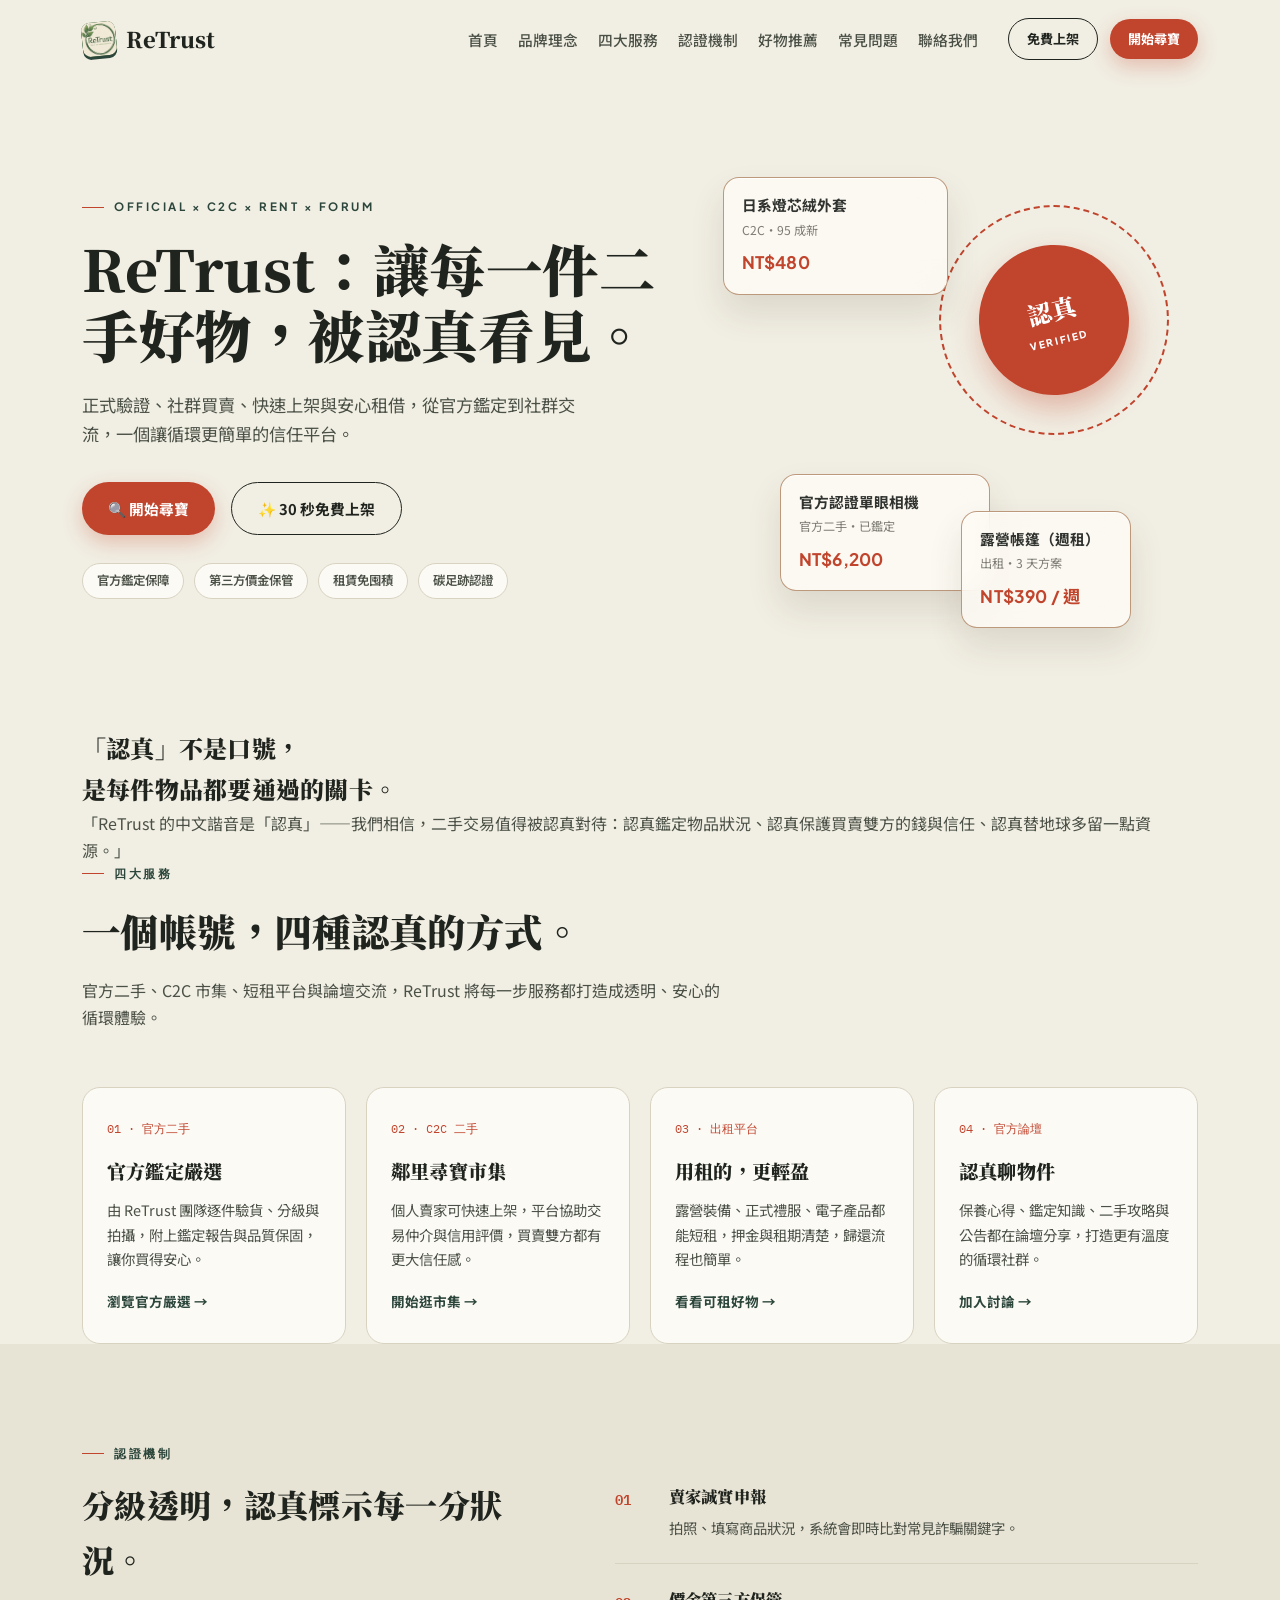
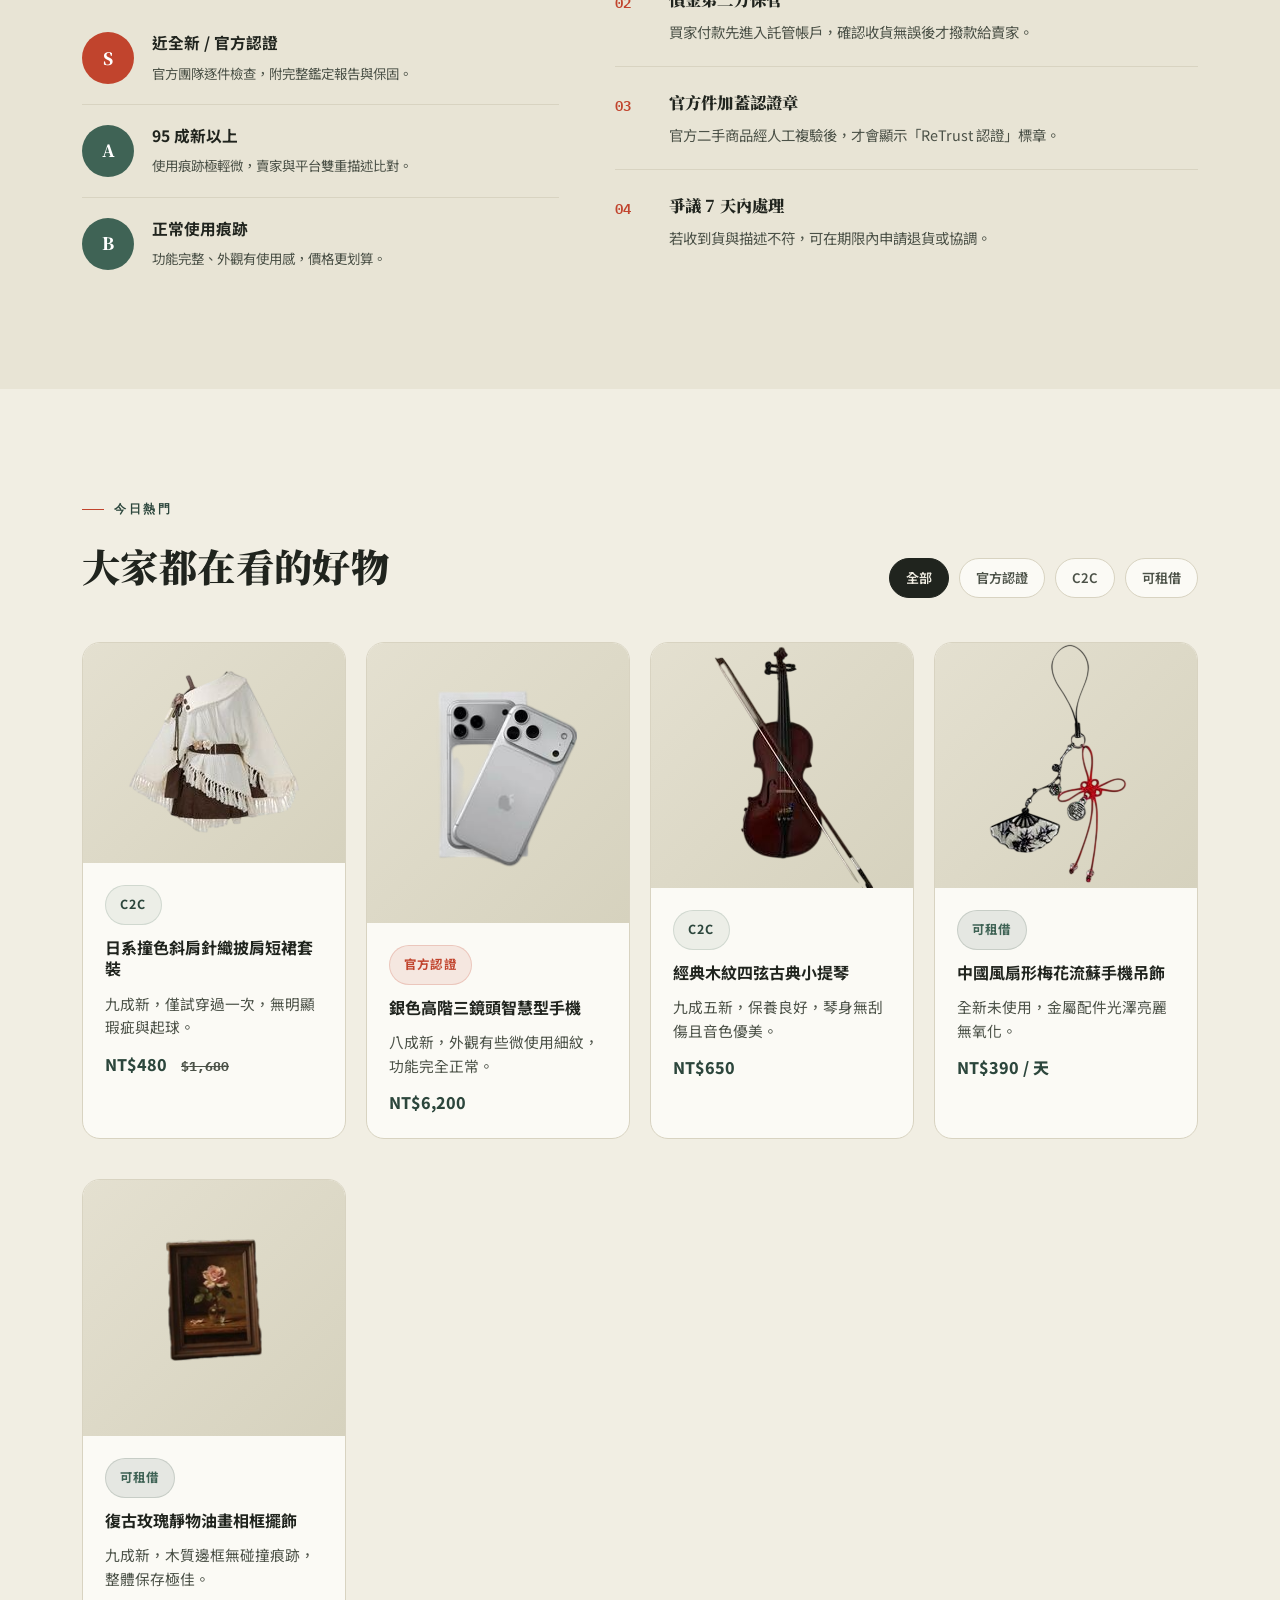
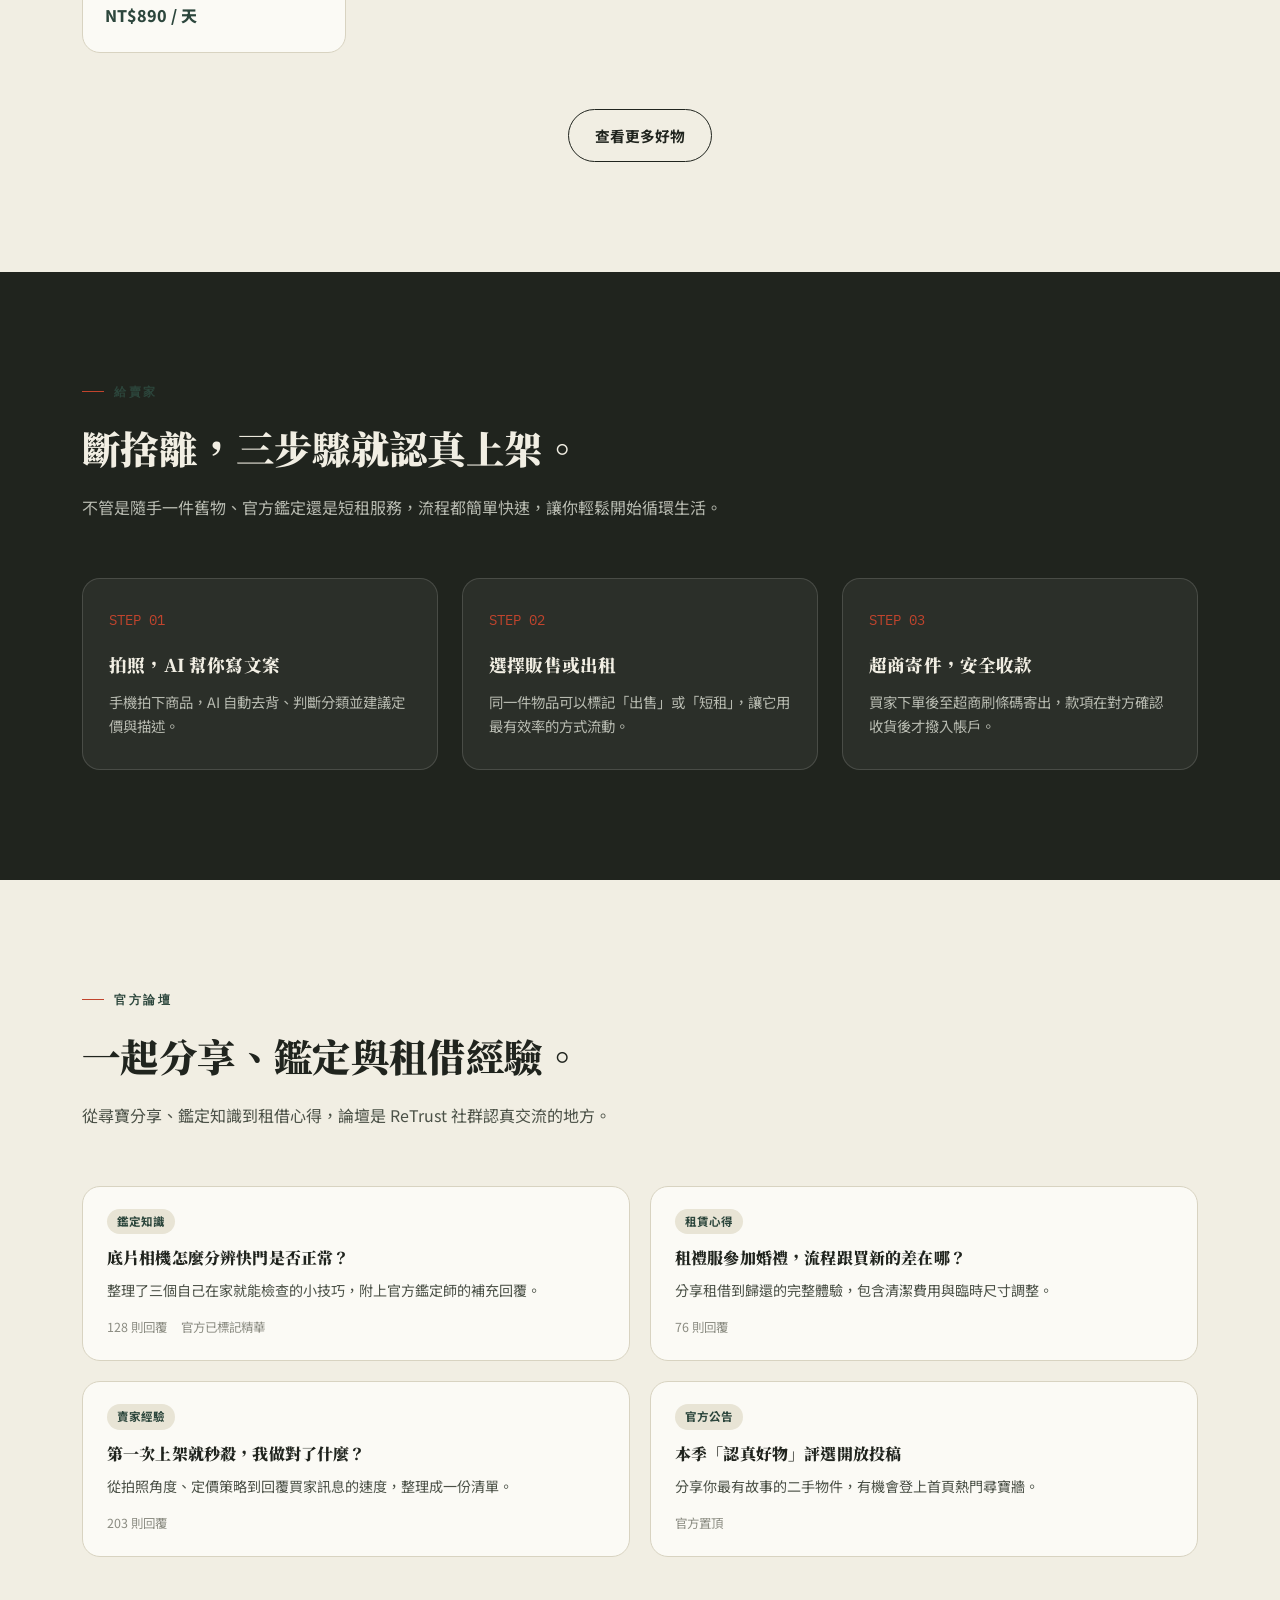
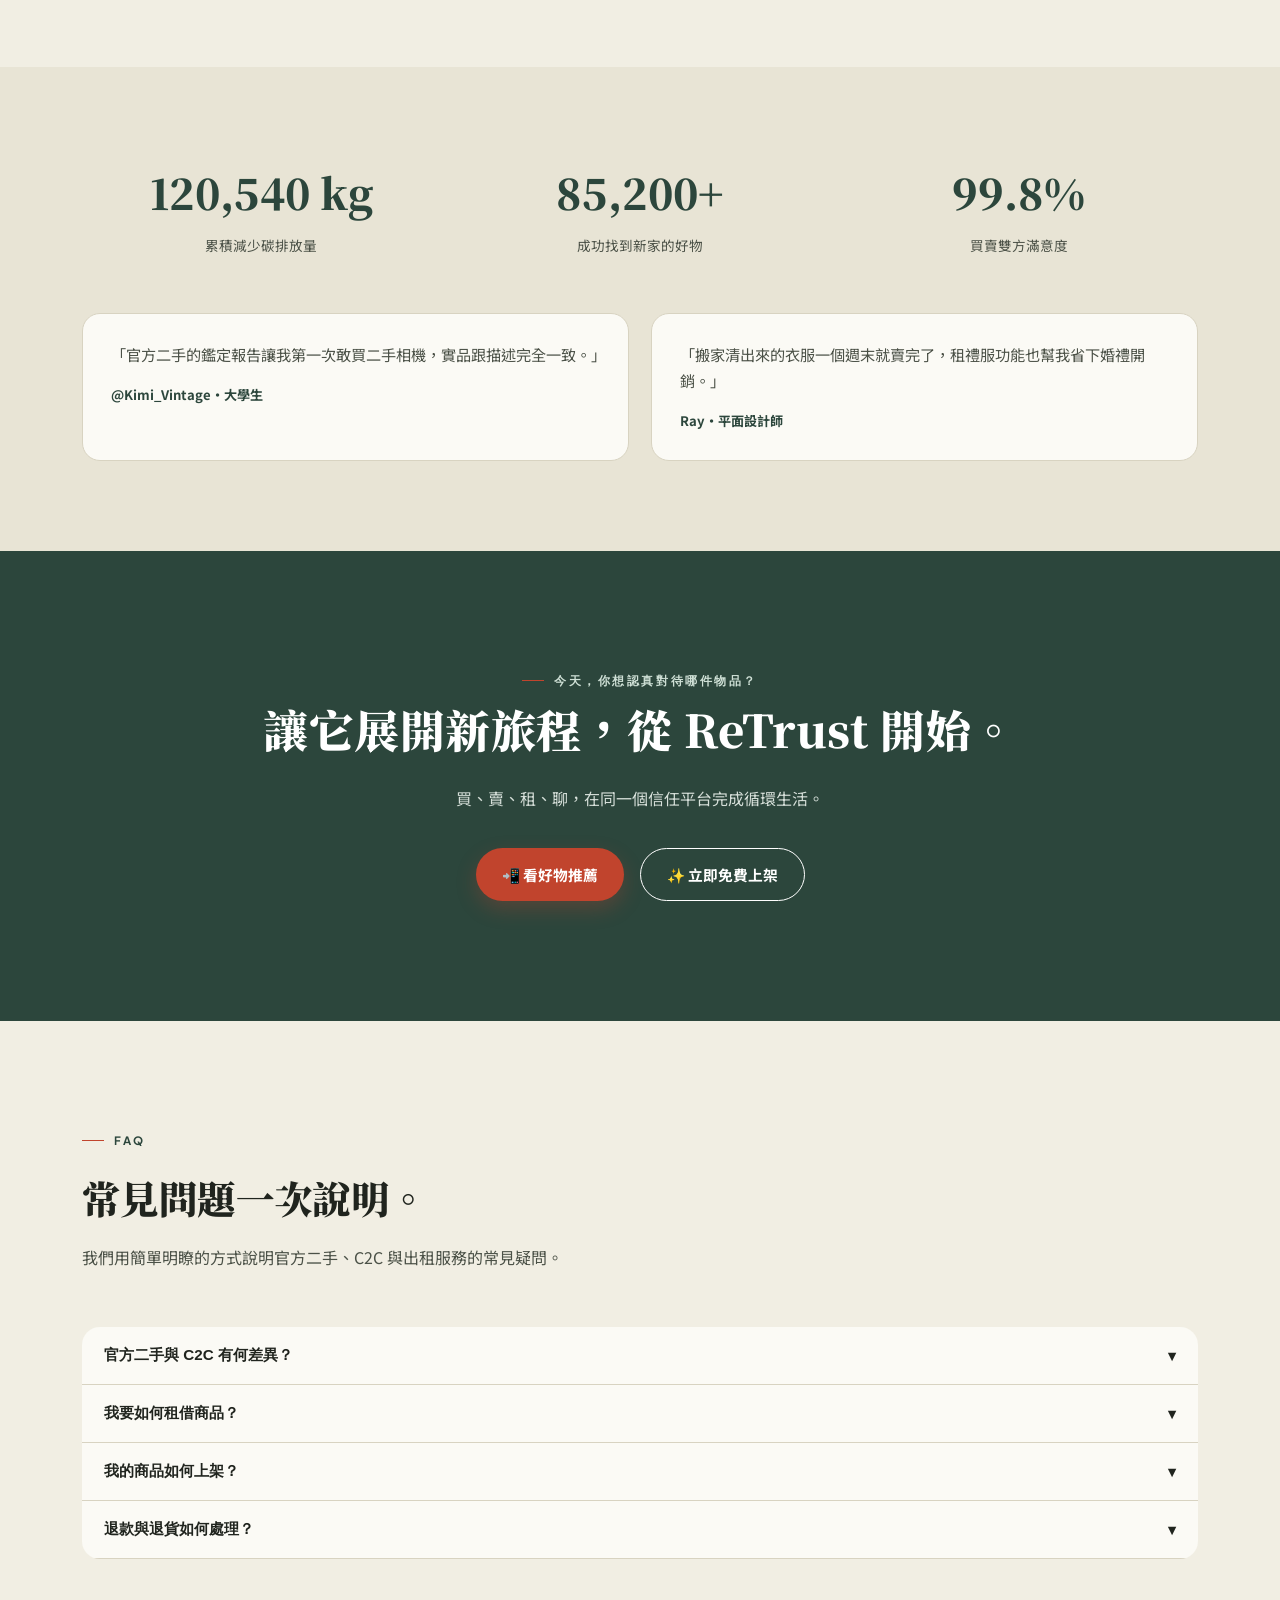
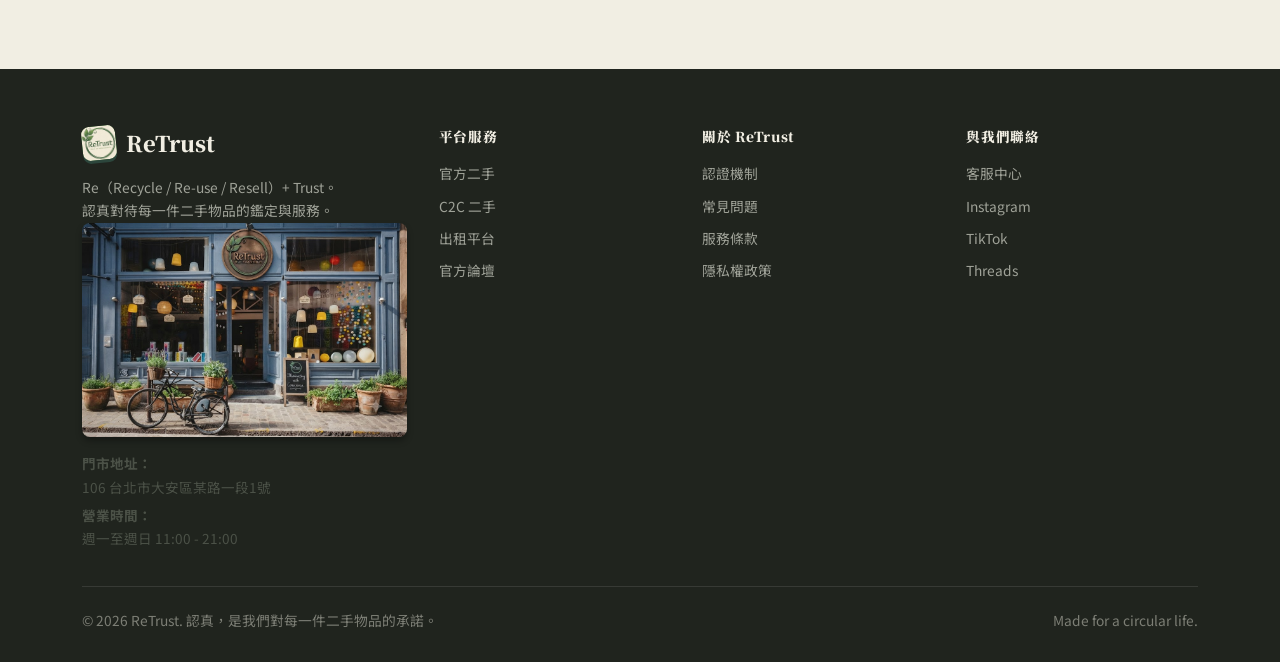
==== commit 26deb4ac: "廣告視窗與首頁頁尾加入實體店面圖" ====
--- a/index.html
+++ b/index.html
@@ -384,44 +384,14 @@
       letter-spacing: .01em;
     }
 
-    /* .float-card .ft-title {
-      font-weight: 700;
-      font-size: .86rem;
-      margin-bottom: 2px;
-    }
-
-    .float-card .ft-sub {
-      font-size: .76rem;
-      color: var(--ink-soft);
-    }
-
-    .float-card .ft-price {
-      font-family: 'IBM Plex Mono', monospace;
-      font-weight: 600;
-      color: var(--jade-deep);
-      margin-top: 6px;
-      font-size: .9rem;
-    } */
+
 
     @media(max-width: 960px) {
       .hero-visual {
-        height: 340px;
-        margin-top: 20px;
-      }
-
-      .stamp-orb {
-        width: 160px;
-        height: 160px;
-      }
-
-      .stamp-orb .core {
-        width: 104px;
-        height: 104px;
-      }
-
-      .float-card {
+
         display: none;
       }
+
     }
 
     .eyebrow {
@@ -1139,6 +1109,119 @@
       margin: 0;
       color: var(--ink-soft);
     }
+
+    /* 預設隱藏漢堡按鈕（大於 1024px 時） */
+    .menu-toggle {
+      display: none;
+      flex-direction: column;
+      justify-content: space-between;
+      width: 28px;
+      height: 20px;
+      background: transparent;
+      border: none;
+      cursor: pointer;
+      padding: 0;
+      z-index: 1001;
+    }
+
+    .menu-toggle .bar {
+      display: block;
+      width: 100%;
+      height: 2px;
+      background-color: #333;
+      transition: all 0.3s ease;
+    }
+
+    /* 桌面版導覽列配置 */
+    .nav-menu-wrapper {
+      display: flex;
+      align-items: center;
+      gap: 30px;
+    }
+
+    .nav-links {
+      display: flex;
+      align-items: center;
+      gap: 20px;
+    }
+
+    @media screen and (max-width: 1024px) {
+      .menu-toggle {
+        display: flex;
+        /* 顯示漢堡按鈕 */
+      }
+
+      /* 收合導覽選單 */
+      .nav-menu-wrapper {
+        position: absolute;
+        top: 100%;
+        left: 0;
+        width: 100%;
+        background-color: #fff;
+        flex-direction: column;
+        align-items: flex-start;
+        padding: 20px;
+        gap: 20px;
+        box-shadow: 0 10px 15px rgba(0, 0, 0, 0.05);
+
+        /* 預設隱藏與動畫效果 */
+        max-height: 0;
+        overflow: hidden;
+        opacity: 0;
+        transition: max-height 0.3s ease, opacity 0.3s ease;
+      }
+
+      .nav-links {
+        flex-direction: column;
+        align-items: flex-start;
+        width: 100%;
+        gap: 15px;
+      }
+
+      /* 當選單展開時的狀態 (.is-active) */
+      .nav-menu-wrapper.is-active {
+        max-height: 500px;
+        /* 足夠容納展開內容的高度 */
+        opacity: 1;
+      }
+
+      /* 漢堡按鈕點擊後的交叉動畫效果 */
+      .menu-toggle.is-active .bar:nth-child(1) {
+        transform: translateY(9px) rotate(45deg);
+      }
+
+      .menu-toggle.is-active .bar:nth-child(2) {
+        opacity: 0;
+      }
+
+      .menu-toggle.is-active .bar:nth-child(3) {
+        transform: translateY(-9px) rotate(-45deg);
+      }
+    }
+
+    .store-preview img {
+      transition: transform 0.3s ease;
+    }
+
+    .store-preview:hover img {
+      transform: scale(1.02);
+      /* 滑鼠懸停時輕微放大，增加互動感 */
+    }
+
+    /* 確保在手機版（flex 排列時）有正確的間距 */
+    @media (max-width: 767px) {
+      .foot-brand-col {
+        margin-bottom: 40px;
+        text-align: center;
+        /* 手機版置中對齊 */
+      }
+
+      .foot-brand-col p,
+      .foot-brand-col .store-info {
+        margin-left: auto;
+        margin-right: auto;
+      }
+    }
   </style>
 </head>
 
@@ -1148,7 +1231,7 @@
     <div class="wrap nav-inner">
       <div class="logo"><span class="chop"><img src="/plans/logo/logoRetrust300.png" alt="ReTrust logo"></span>ReTrust
       </div>
-      <nav class="nav-links">
+      <!-- <nav class="nav-links">
         <a href="#home">首頁</a>
         <a href="#manifesto">品牌理念</a>
         <a href="#pillars">四大服務</a>
@@ -1156,12 +1239,30 @@
         <a href="#feed">好物推薦</a>
         <a href="#faq">常見問題</a>
         <a href="#contact">聯絡我們</a>
-      </nav>
-      <div class="nav-cta">
-        <a href="#how" class="btn btn-ghost btn-sm">免費上架</a>
-        <a href="#feed" class="btn btn-primary btn-sm">開始尋寶</a>
-      </div>
-    </div>
+      </nav> -->
+      <!-- 手機版漢堡按鈕 -->
+      <button class="menu-toggle" aria-label="切換導覽選單" aria-expanded="false">
+        <span class="bar"></span>
+        <span class="bar"></span>
+        <span class="bar"></span>
+      </button>
+
+      <!-- 導覽與 CTA 區塊（在手機版會被收合） -->
+      <div class="nav-menu-wrapper">
+        <nav class="nav-links">
+          <a href="#home">首頁</a>
+          <a href="#manifesto">品牌理念</a>
+          <a href="#pillars">四大服務</a>
+          <a href="#trust">認證機制</a>
+          <a href="#feed">好物推薦</a>
+          <a href="#faq">常見問題</a>
+          <a href="#contact">聯絡我們</a>
+        </nav>
+        <div class="nav-cta">
+          <a href="#how" class="btn btn-ghost btn-sm">免費上架</a>
+          <a href="#feed" class="btn btn-primary btn-sm">開始尋寶</a>
+        </div>
+      </div>
   </header>
 
   <section class="hero" id="home">
@@ -1513,12 +1614,25 @@
   <footer id="contact">
     <div class="wrap">
       <div class="foot-grid">
-        <div>
+        <!-- 左邊店面圖 -->
+        <div class="foot-brand-col">
           <div class="logo" style="color: var(--paper); margin-bottom: 14px;"><span class="chop"><img
                 src="/plans/logo/logoRetrust300.png" alt="ReTrust logo"></span>ReTrust</div>
           <p style="color:#9FA298; font-size:.86rem; max-width:260px;">Re（Recycle / Re-use / Resell）+
             Trust。認真對待每一件二手物品的鑑定與服務。</p>
-        </div>
+
+          <div class="store-preview" style="margin-bottom: 15px;">
+            <a href="#" target="_blank" rel="noopener noreferrer">
+              <img src="/plans/images/store.jpg" alt="ReTrust 實體門市外觀"
+                style="max-width: 100%; border-radius: 8px; box-shadow: 0 4px 6px rgba(0,0,0,0.3); display: block;">
+            </a>
+          </div>
+          <div class="store-info" style="color:#9FA298; font-size:.85rem;">
+            <p style="margin: 0 0 5px 0;"><strong>門市地址：</strong><br>106 台北市大安區某路一段1號</p>
+            <p style="margin: 0;"><strong>營業時間：</strong><br>週一至週日 11:00 - 21:00</p>
+          </div>
+        </div>
+        <!-- 右邊資訊 -->
         <div>
           <h5>平台服務</h5>
           <a href="#pillars">官方二手</a>
@@ -1574,6 +1688,29 @@
         button.classList.toggle('active', open);
       });
     });
+
+    document.addEventListener('DOMContentLoaded', () => {
+      const menuToggle = document.querySelector('.menu-toggle');
+      const navMenuWrapper = document.querySelector('.nav-menu-wrapper');
+
+      if (menuToggle && navMenuWrapper) {
+        menuToggle.addEventListener('click', () => {
+          const isOpen = menuToggle.classList.toggle('is-active');
+          navMenuWrapper.classList.toggle('is-active');
+          menuToggle.setAttribute('aria-expanded', isOpen);
+        });
+
+        // 點擊選單內的連結後，自動收合選單（提升手機版使用者體驗）
+        const navLinks = navMenuWrapper.querySelectorAll('a');
+        navLinks.forEach(link => {
+          link.addEventListener('click', () => {
+            menuToggle.classList.remove('is-active');
+            navMenuWrapper.classList.remove('is-active');
+            menuToggle.setAttribute('aria-expanded', 'false');
+          });
+        });
+      }
+    });
   </script>
 </body>
 
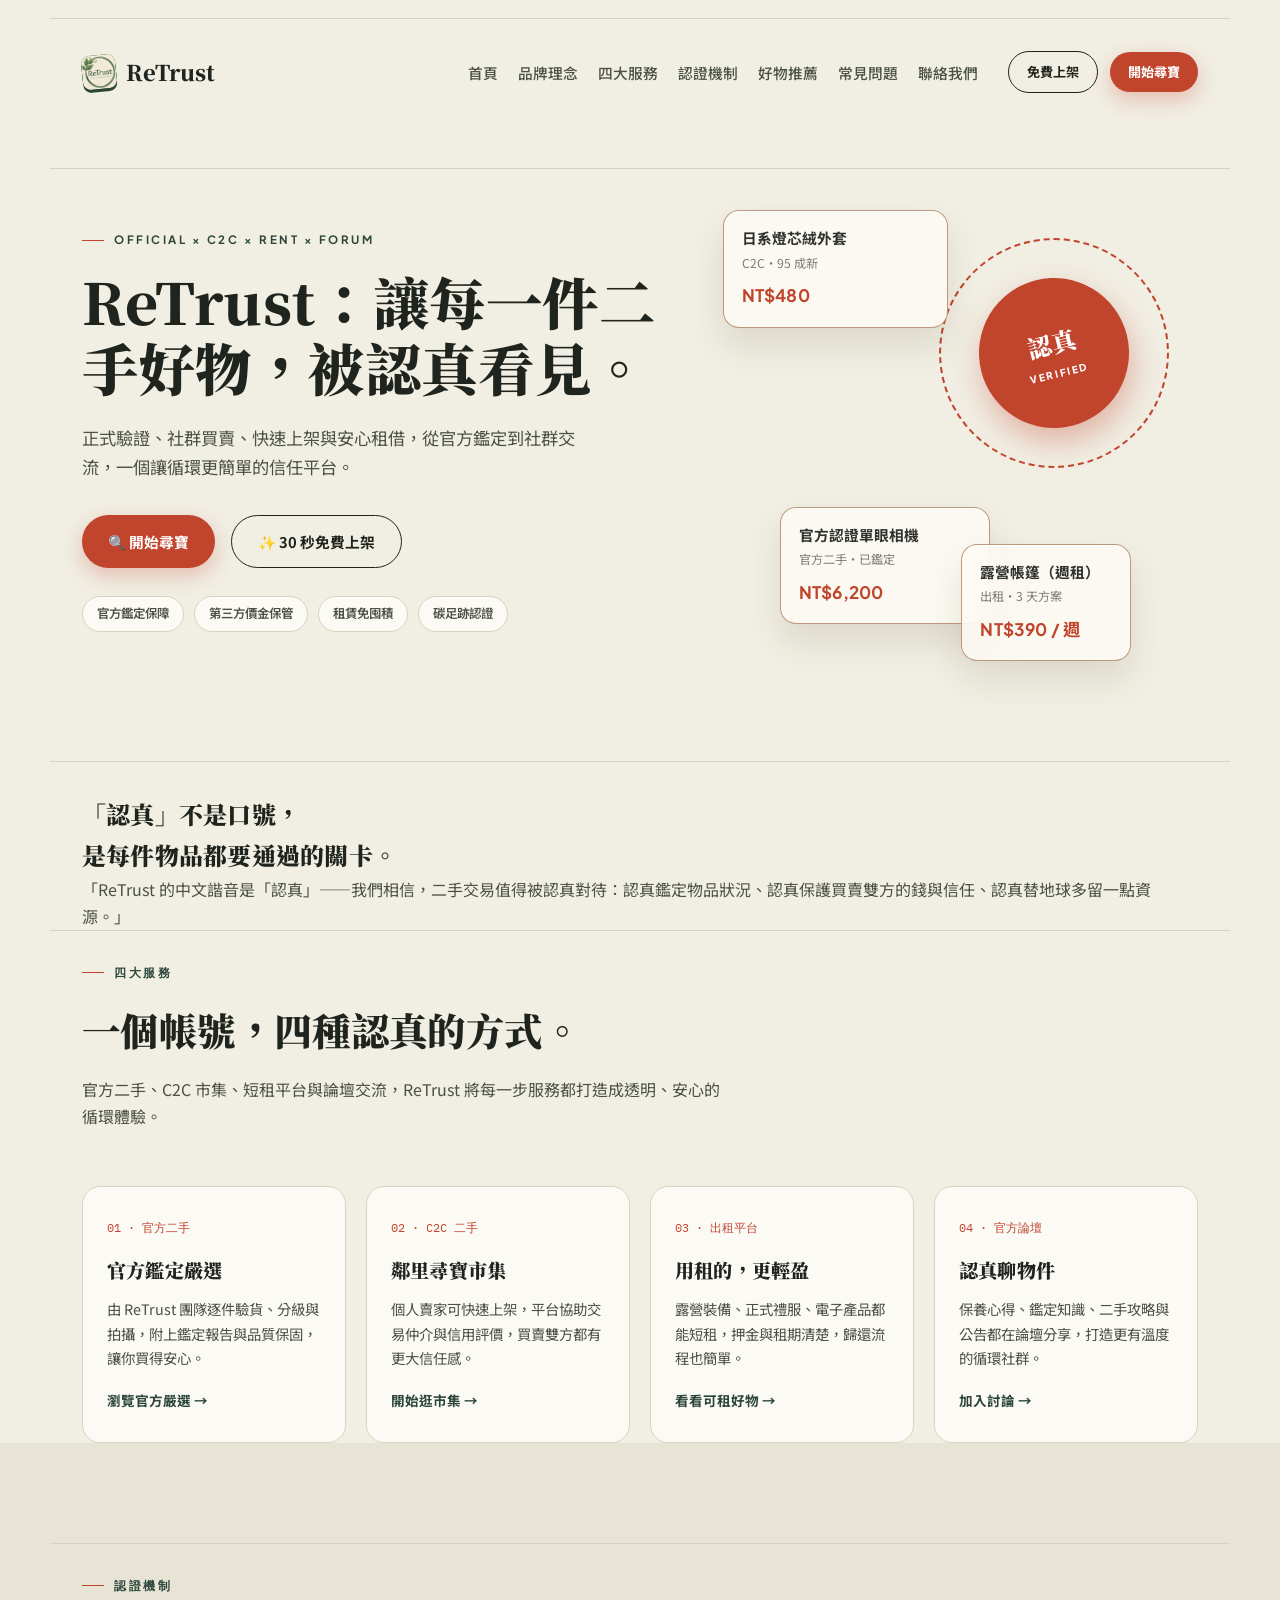
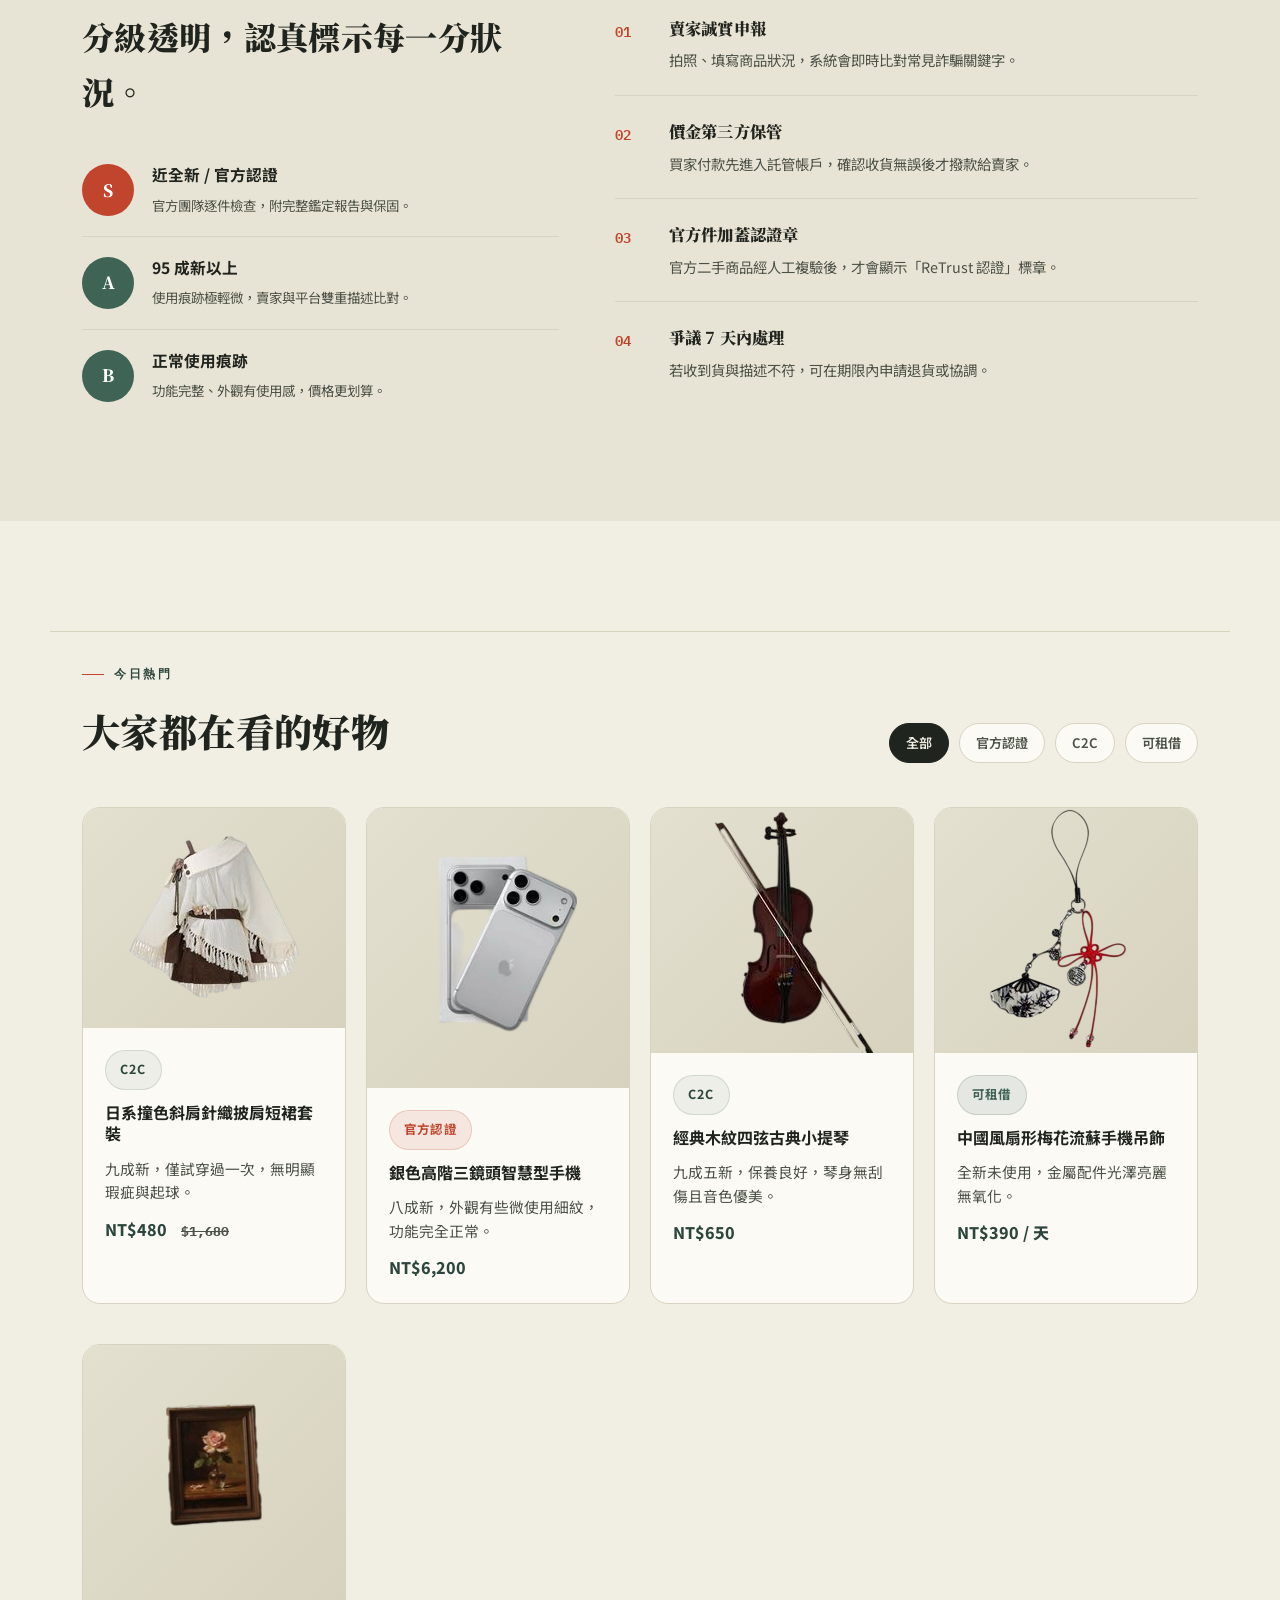
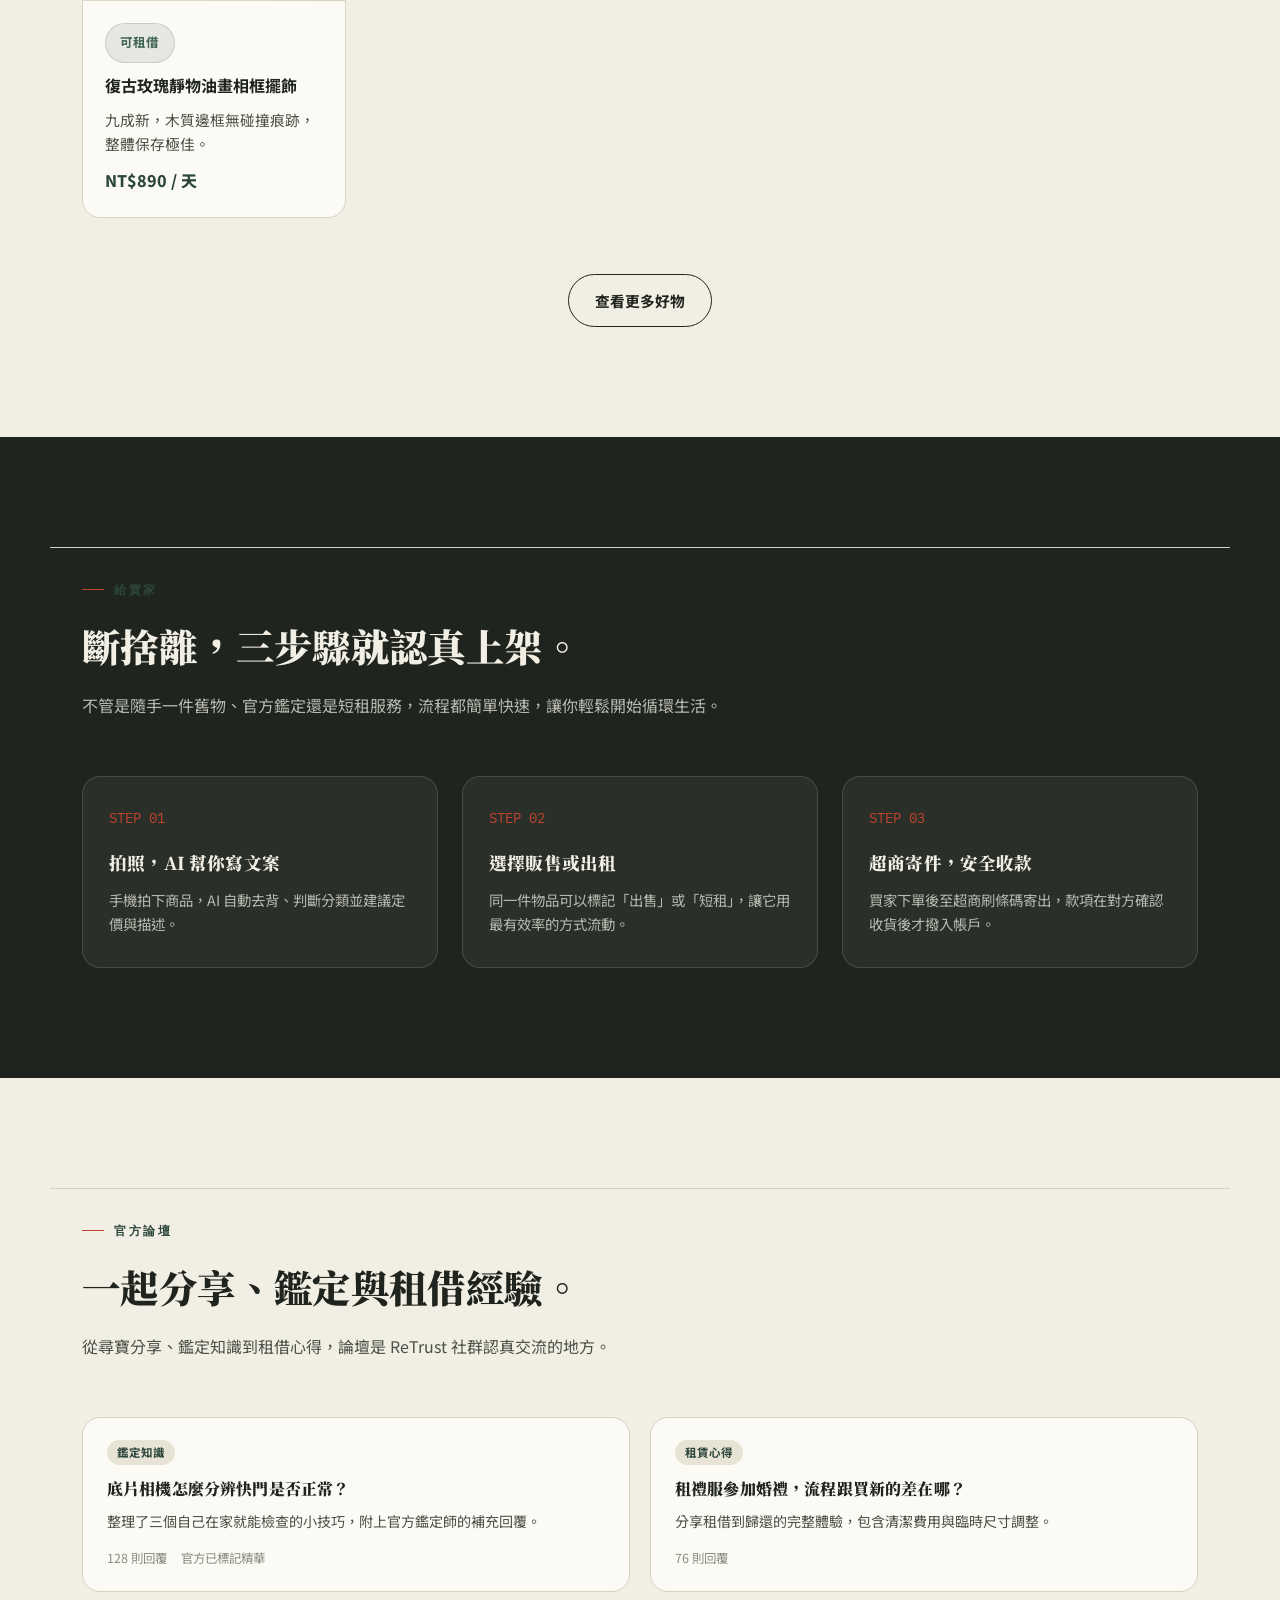
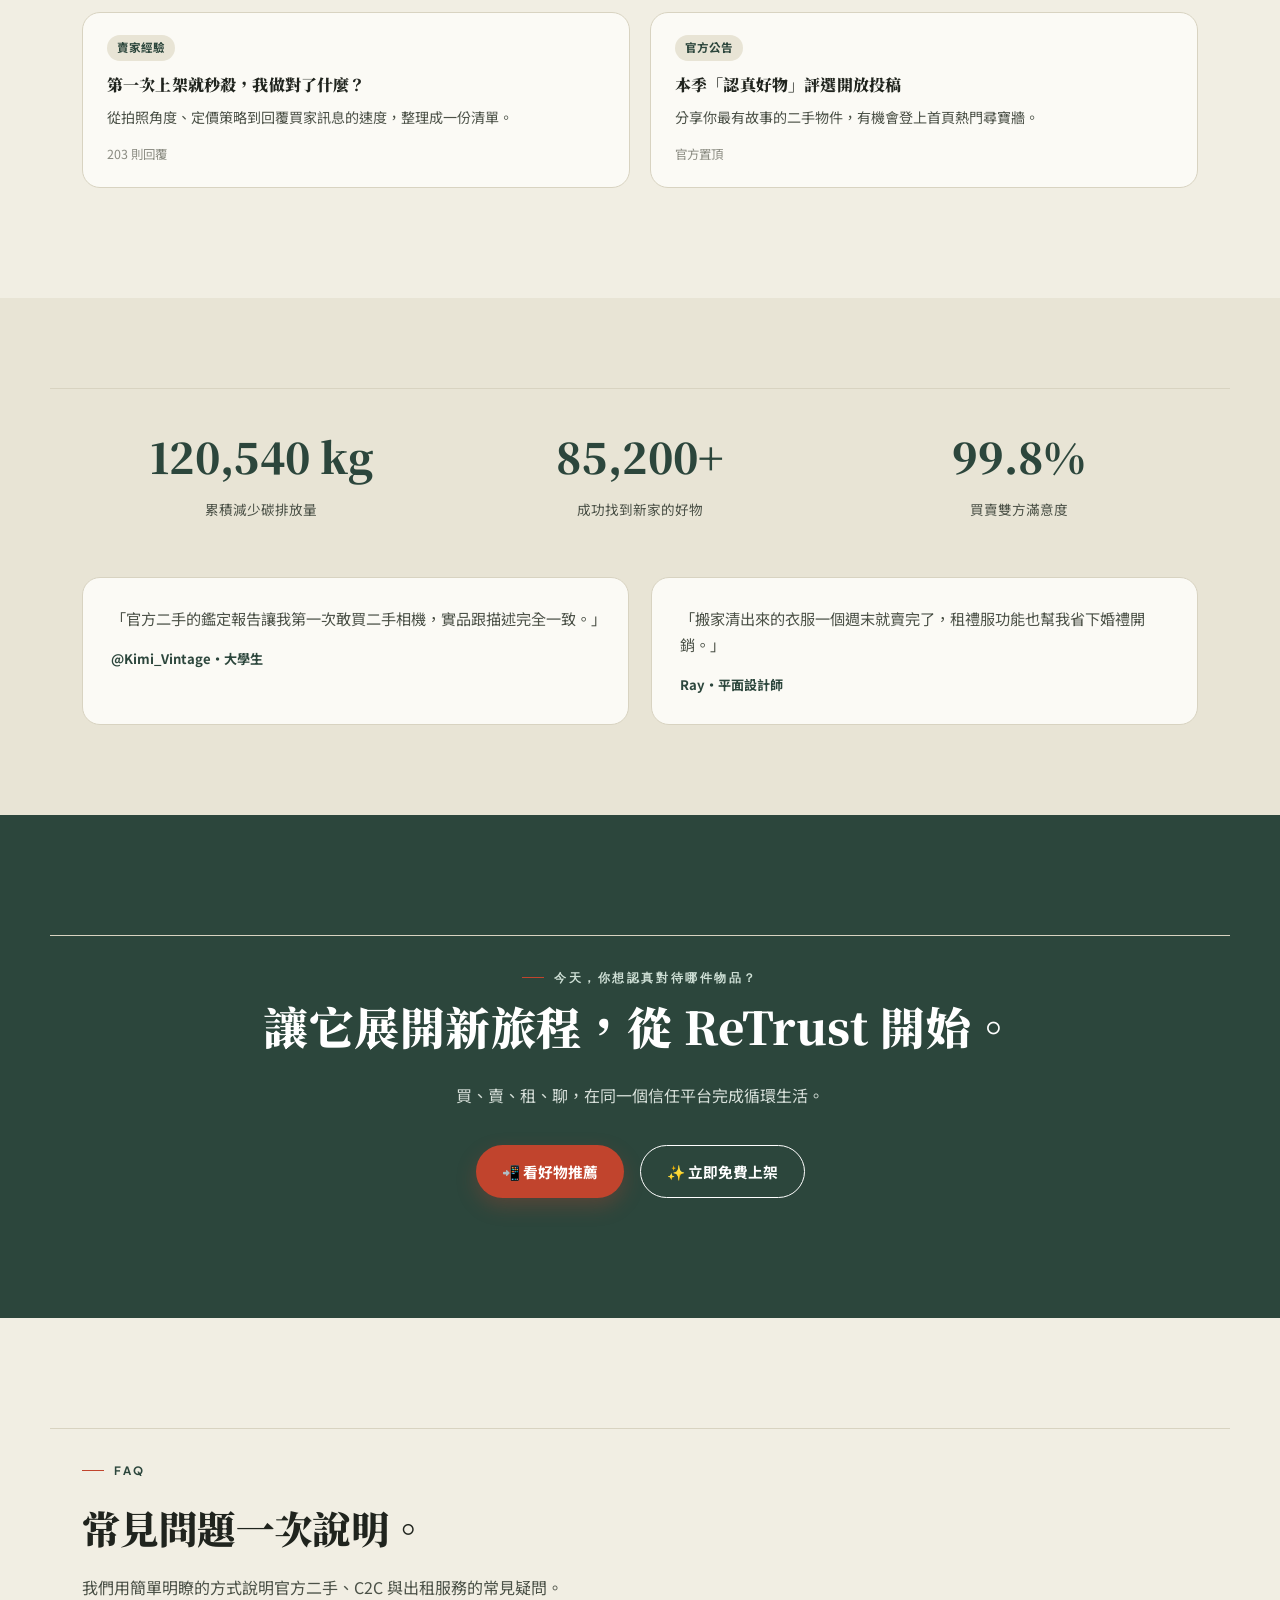
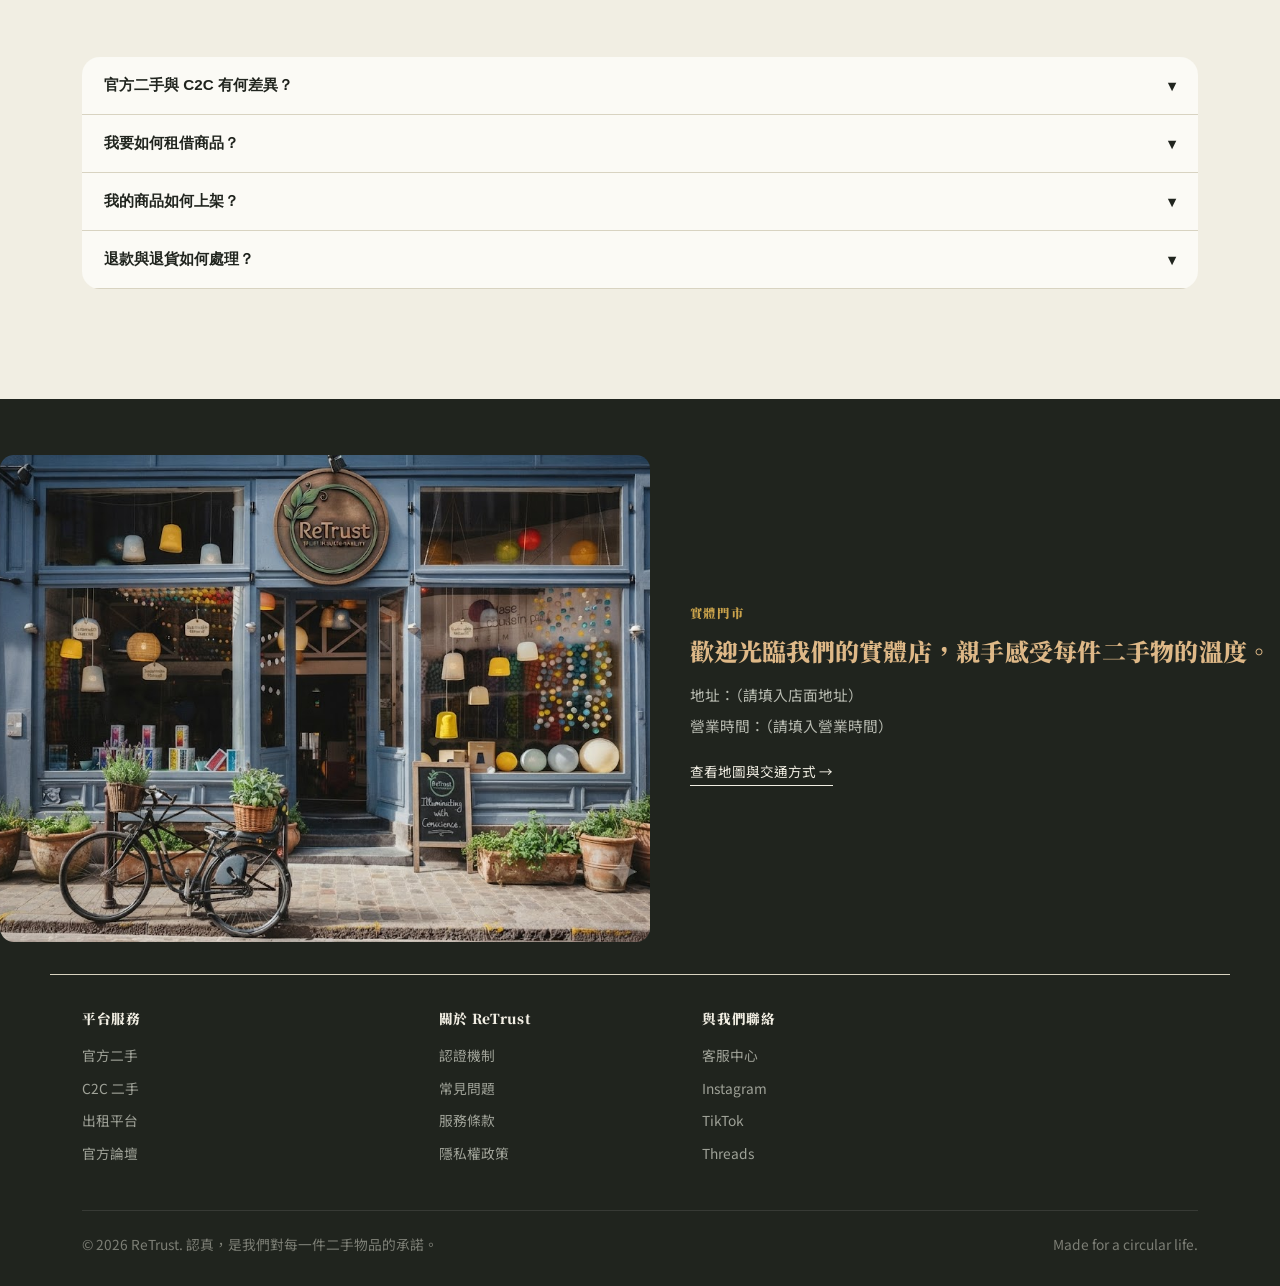
==== commit e5837861: "加入尾部實體店面區域，加入手機平板瀏覽" ====
--- a/index.html
+++ b/index.html
@@ -73,6 +73,8 @@
       max-width: 1180px;
       margin: 0 auto;
       padding: 0 32px;
+      padding-top: 32px;
+      border-top:1px solid var(--line);
     }
 
     /* NAV */
@@ -1222,6 +1224,70 @@
         margin-right: auto;
       }
     }
+
+    .foot-visit{
+      display:grid;
+      grid-template-columns: 1.1fr 1fr;
+      gap:40px;
+      align-items:center;
+      padding-bottom:32px;
+        
+    }  
+    .foot-visit-photo{
+      position:relative;
+      border-radius:14px;
+      overflow:hidden;
+      aspect-ratio: 4 / 3;
+    }  
+    .foot-visit-photo img{
+      width:100%;
+      height:100%;
+      object-fit:cover;
+      display:block;
+    }  
+    .foot-visit-text h5{
+      margin:0 0 10px;    
+      font-size:.78rem;    
+      letter-spacing:.14em;    
+      text-transform:uppercase;    
+      color: #C9A24B;  
+    }  
+    .foot-visit-text h3{    
+      margin:0 0 14px;    
+      font-size:1.5rem;    
+      line-height:1.4;
+      color: burlywood;  
+    }  
+    .foot-visit-text p{    
+      margin:0 0 6px;    
+      font-size:.92rem;    
+      color:var(--muted);    
+      line-height:1.7;  
+    }  
+    .foot-visit-text a.visit-link{    
+      display:inline-block;    
+      margin-top:16px;    
+      font-size:.85rem;    
+      color:var(--paper);    
+      text-decoration:none;    
+      border-bottom:1px solid var(--paper);    
+      padding-bottom:2px;  
+    }
+
+    @media (max-width: 767px) {
+      .foot-visit-photo{
+        display: none;
+      }
+      .foot-visit{
+        display: inline-flex;
+        padding: 32px;
+        text-align: center;
+      }
+      /* .foot-visit-text h3{
+        display: none;
+      } */
+
+    }
   </style>
 </head>
 
@@ -1231,15 +1297,7 @@
     <div class="wrap nav-inner">
       <div class="logo"><span class="chop"><img src="/plans/logo/logoRetrust300.png" alt="ReTrust logo"></span>ReTrust
       </div>
-      <!-- <nav class="nav-links">
-        <a href="#home">首頁</a>
-        <a href="#manifesto">品牌理念</a>
-        <a href="#pillars">四大服務</a>
-        <a href="#trust">認證機制</a>
-        <a href="#feed">好物推薦</a>
-        <a href="#faq">常見問題</a>
-        <a href="#contact">聯絡我們</a>
-      </nav> -->
+      
       <!-- 手機版漢堡按鈕 -->
       <button class="menu-toggle" aria-label="切換導覽選單" aria-expanded="false">
         <span class="bar"></span>
@@ -1612,27 +1670,20 @@
   </section>
 
   <footer id="contact">
+    <div class="foot-visit">
+      <div class="foot-visit-photo">
+        <img src="/plans/images/store.jpg" alt="ReTrust 實體店門面">
+      </div>
+      <div class="foot-visit-text">
+        <h5>實體門市</h5>
+        <h3>歡迎光臨我們的實體店，親手感受每件二手物的溫度。</h3>
+        <p>地址：（請填入店面地址）</p>
+        <p>營業時間：（請填入營業時間）</p>
+        <a class="visit-link" href="#">查看地圖與交通方式 →</a>
+      </div>
+    </div>
     <div class="wrap">
       <div class="foot-grid">
-        <!-- 左邊店面圖 -->
-        <div class="foot-brand-col">
-          <div class="logo" style="color: var(--paper); margin-bottom: 14px;"><span class="chop"><img
-                src="/plans/logo/logoRetrust300.png" alt="ReTrust logo"></span>ReTrust</div>
-          <p style="color:#9FA298; font-size:.86rem; max-width:260px;">Re（Recycle / Re-use / Resell）+
-            Trust。認真對待每一件二手物品的鑑定與服務。</p>
-
-          <div class="store-preview" style="margin-bottom: 15px;">
-            <a href="#" target="_blank" rel="noopener noreferrer">
-              <img src="/plans/images/store.jpg" alt="ReTrust 實體門市外觀"
-                style="max-width: 100%; border-radius: 8px; box-shadow: 0 4px 6px rgba(0,0,0,0.3); display: block;">
-            </a>
-          </div>
-          <div class="store-info" style="color:#9FA298; font-size:.85rem;">
-            <p style="margin: 0 0 5px 0;"><strong>門市地址：</strong><br>106 台北市大安區某路一段1號</p>
-            <p style="margin: 0;"><strong>營業時間：</strong><br>週一至週日 11:00 - 21:00</p>
-          </div>
-        </div>
-        <!-- 右邊資訊 -->
         <div>
           <h5>平台服務</h5>
           <a href="#pillars">官方二手</a>
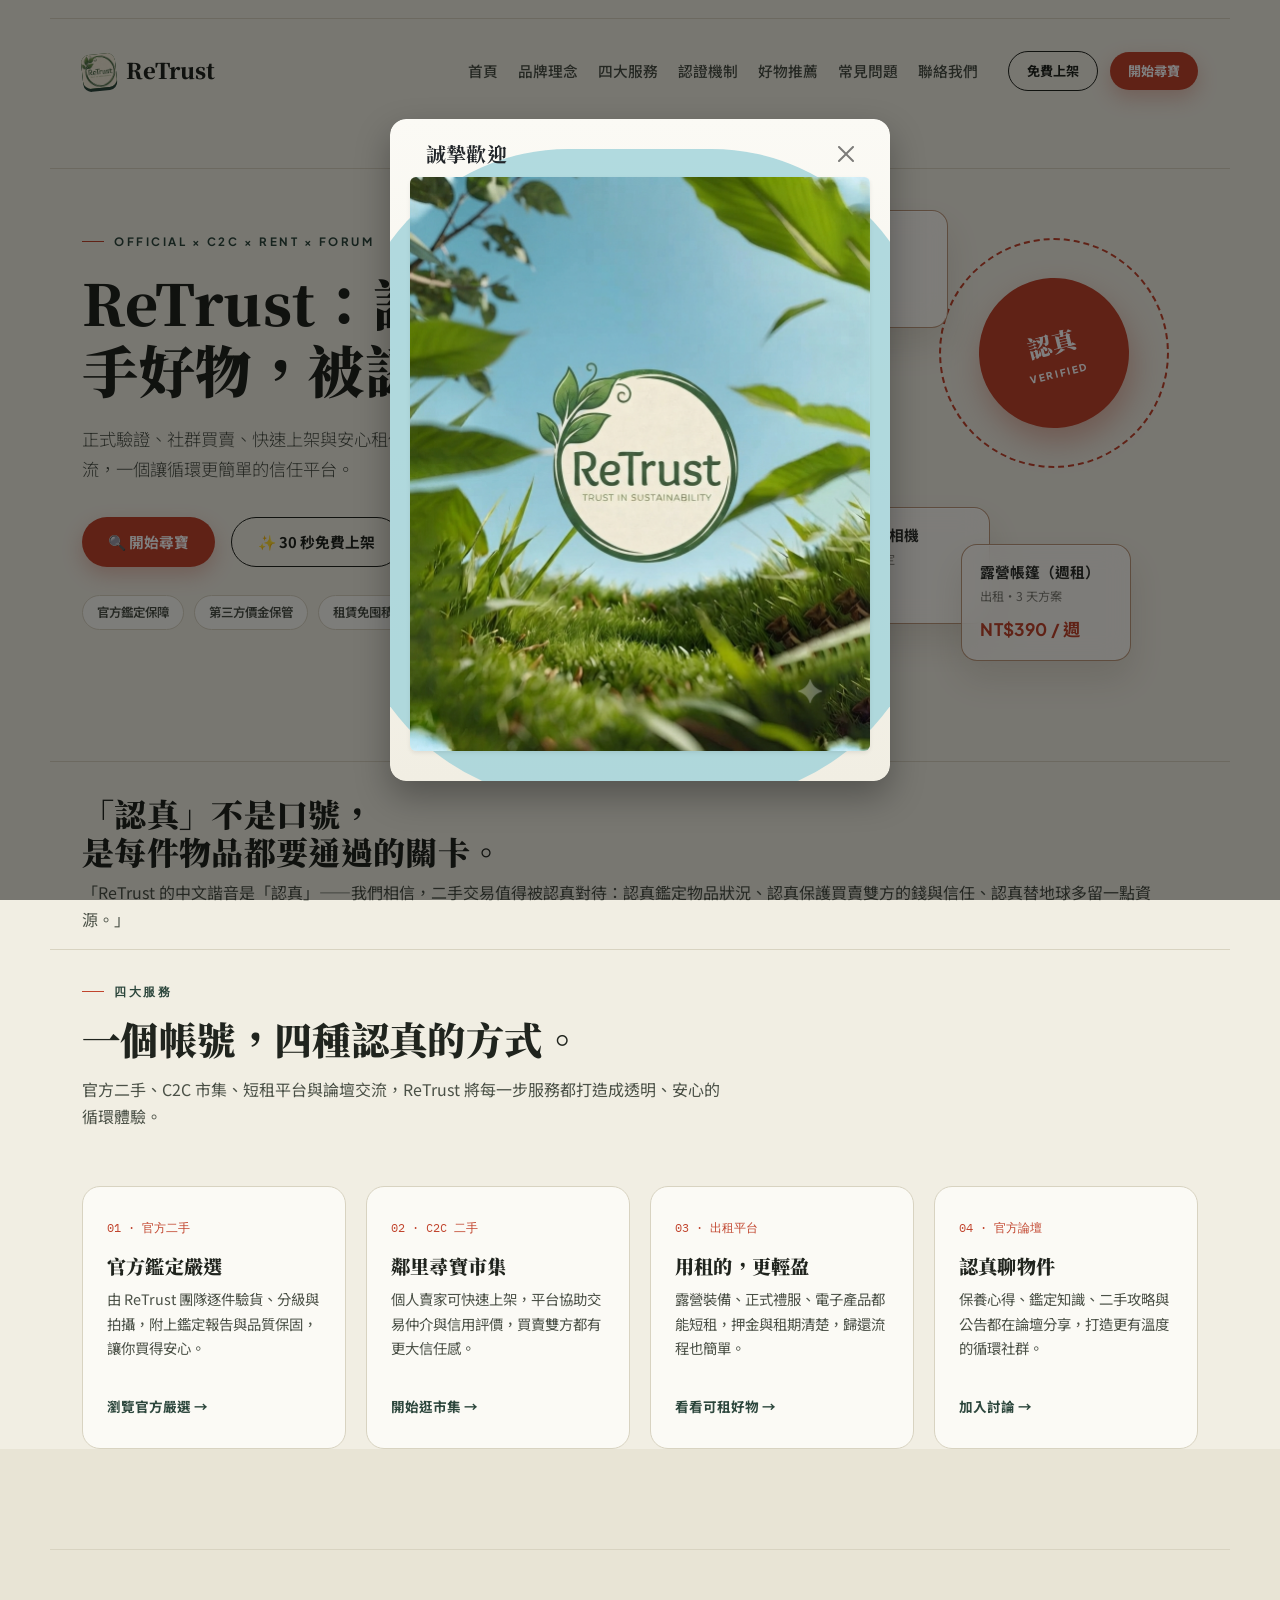
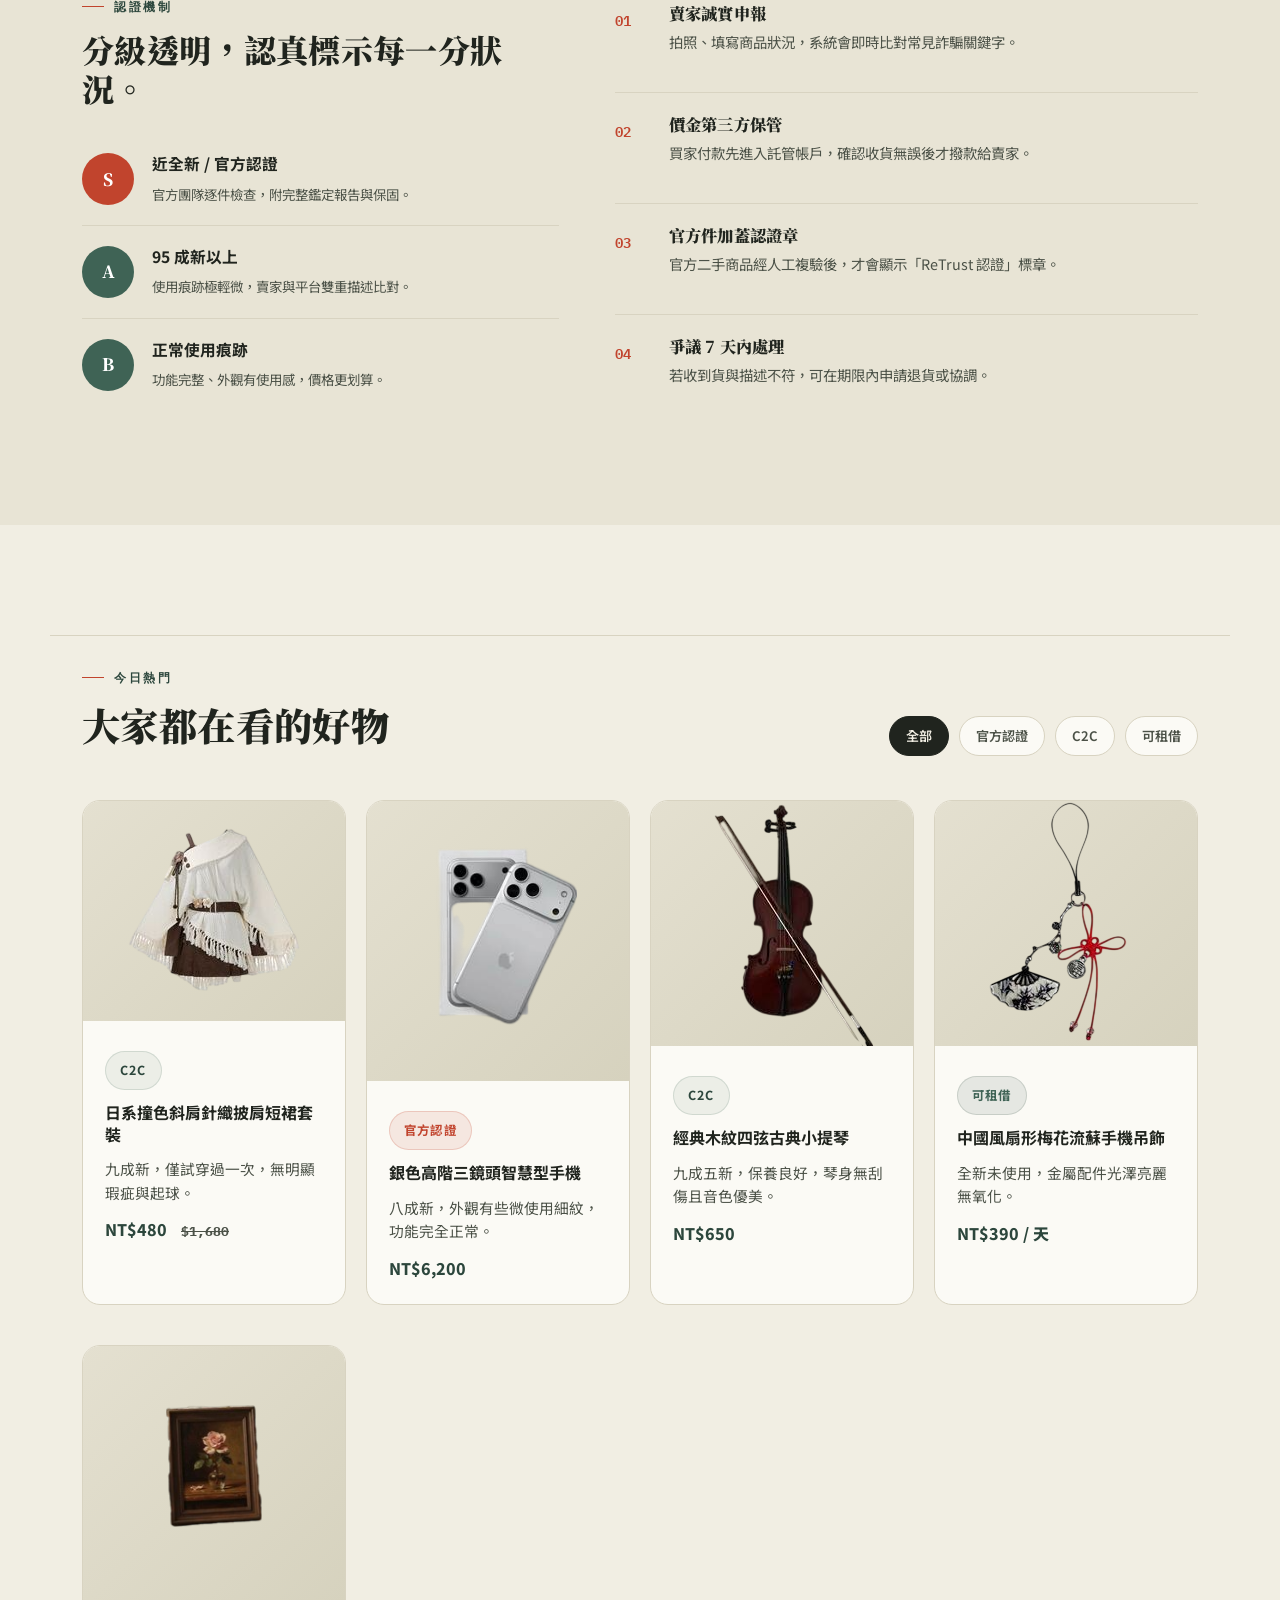
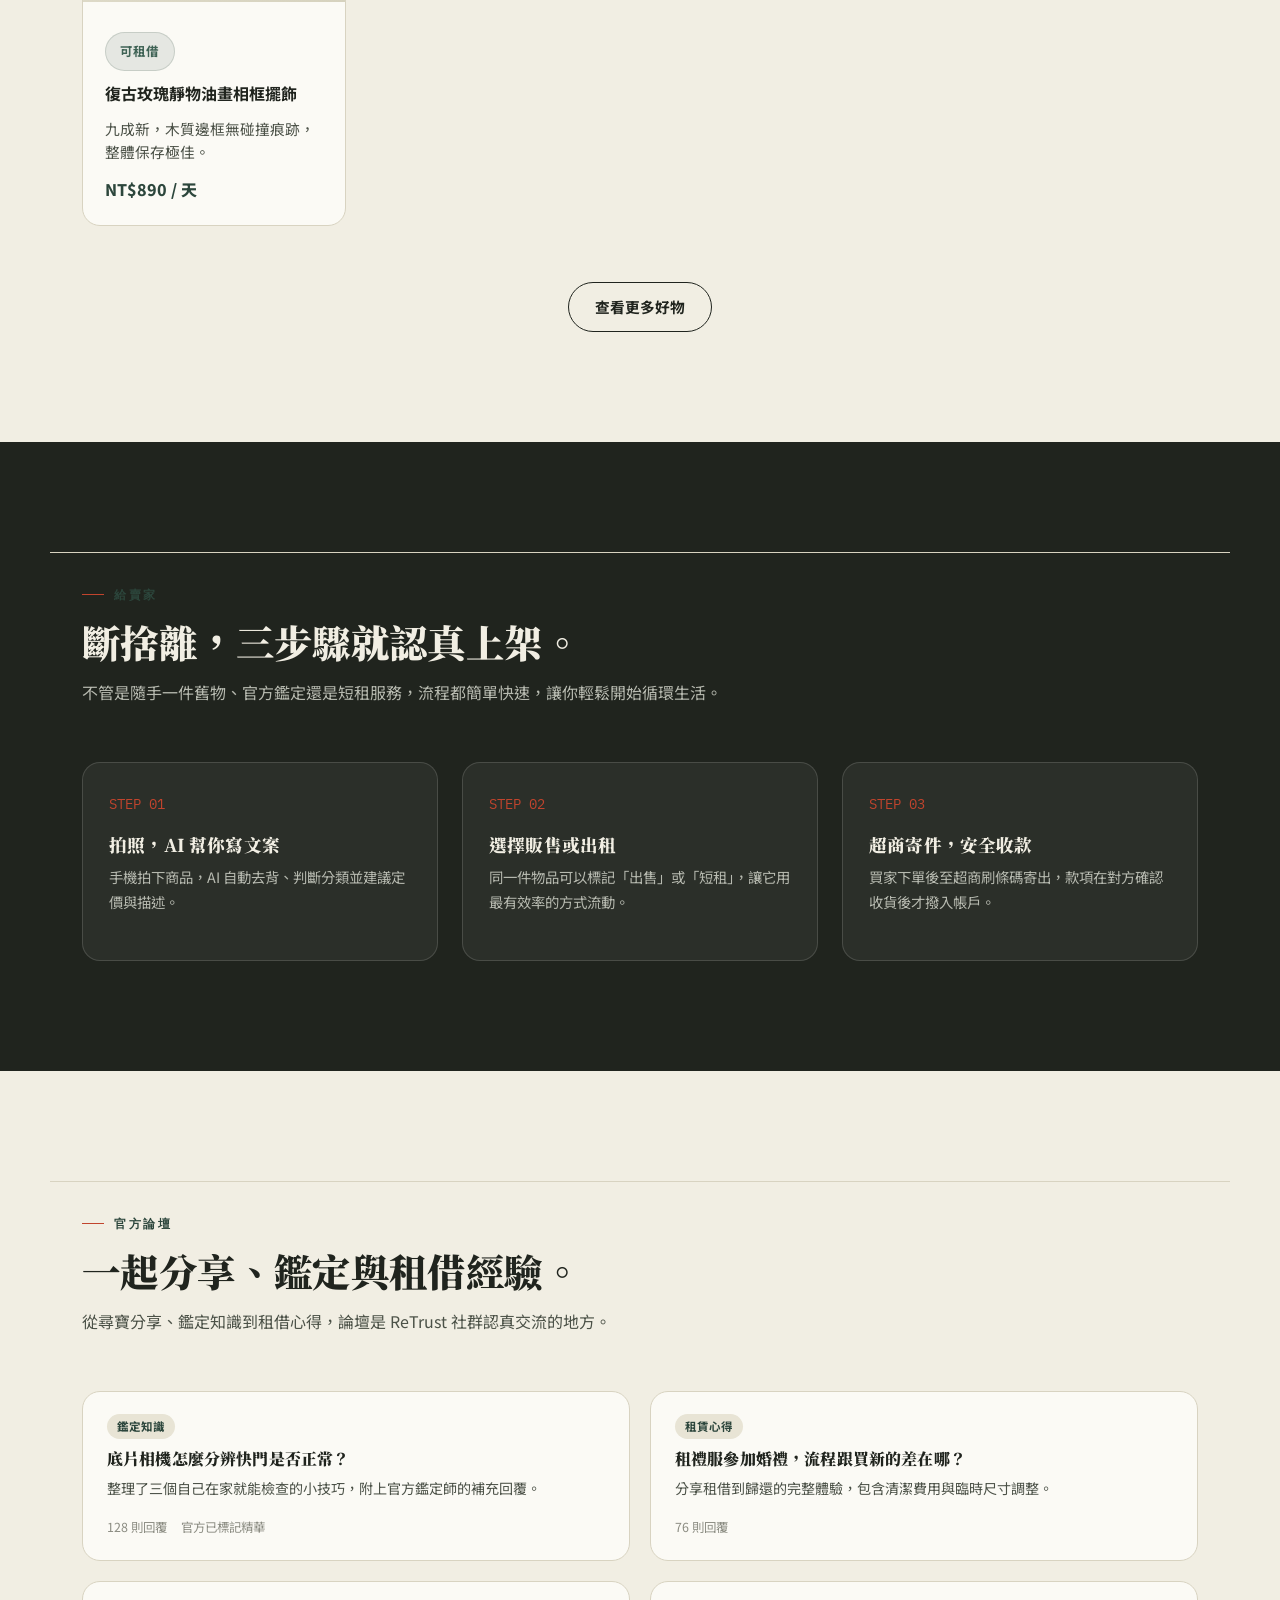
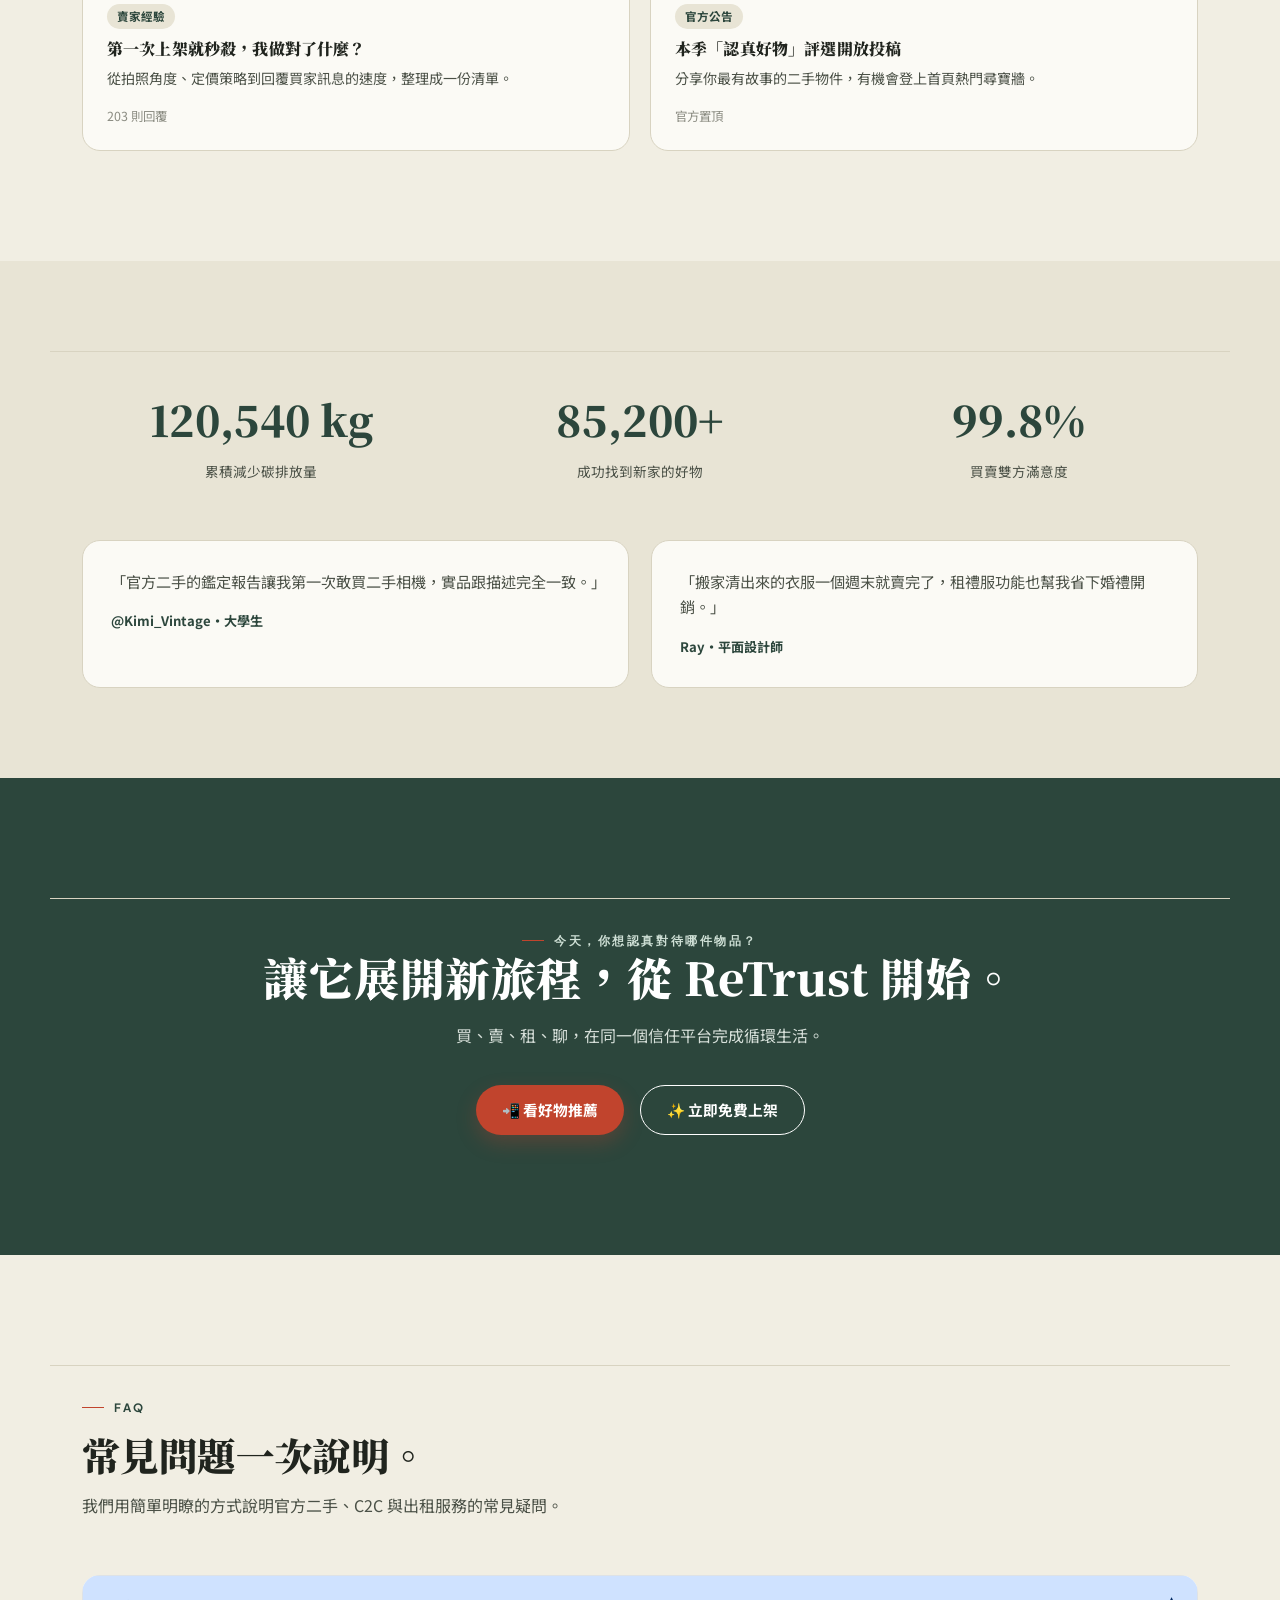
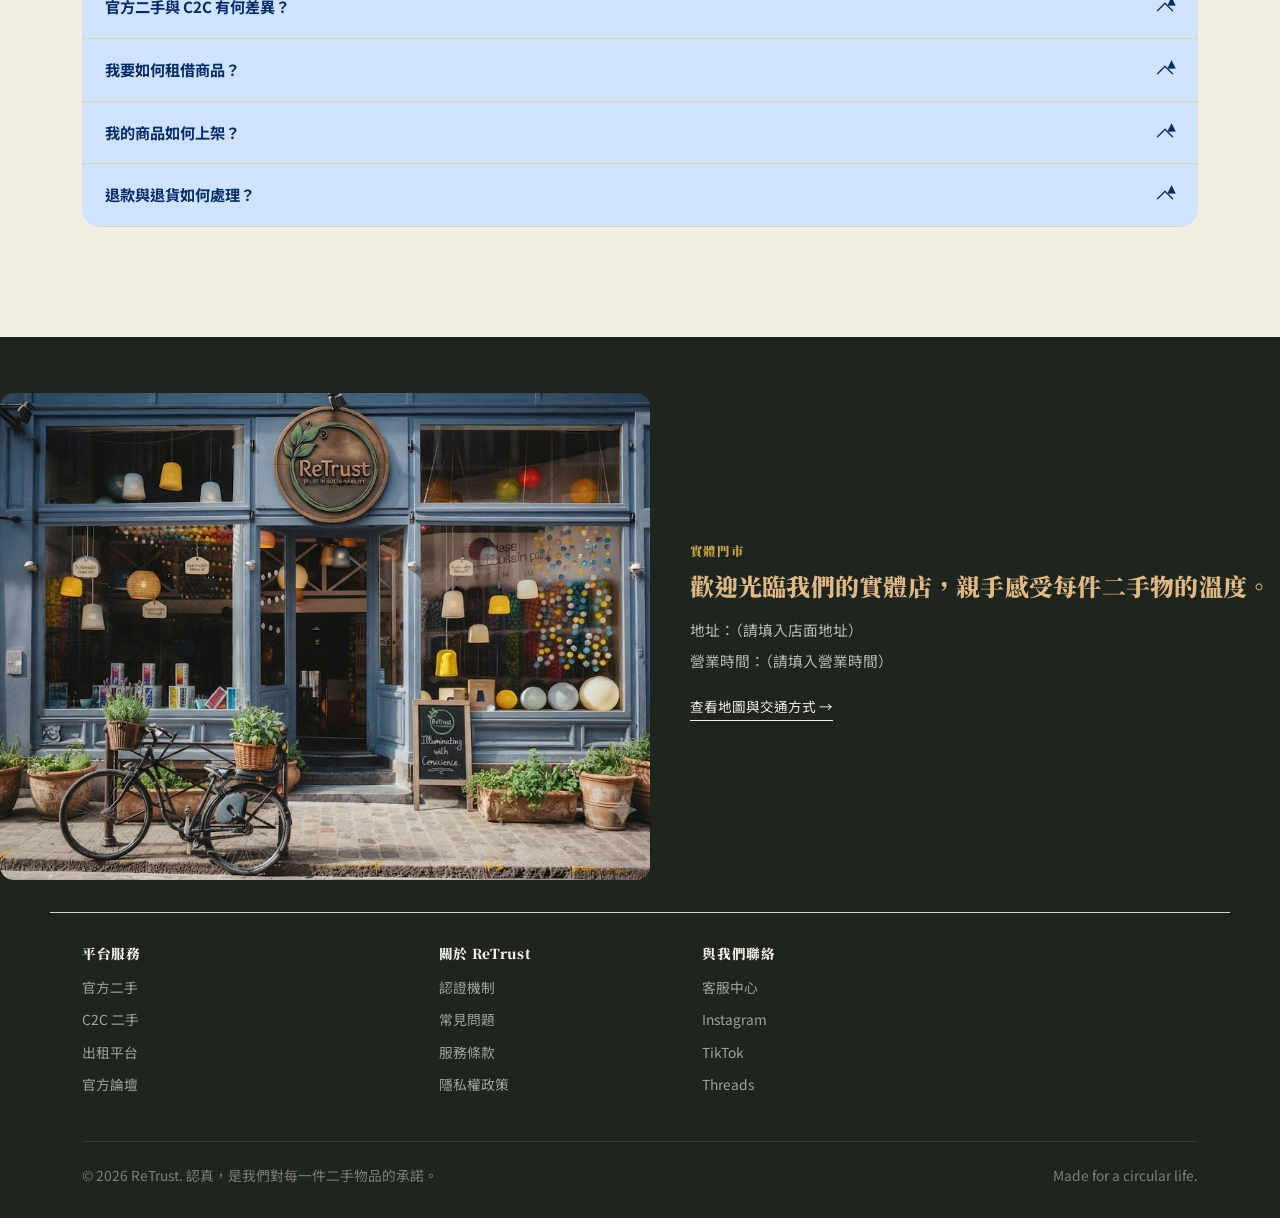
==== commit 841d2300: "加入彈出式廣告" ====
--- a/index.html
+++ b/index.html
@@ -9,6 +9,7 @@
   <link
     href="https://fonts.googleapis.com/css2?family=Noto+Serif+TC:wght@600;700;900&family=Noto+Sans+TC:wght@400;500;700&family=Plus+Jakarta+Sans:wght@500;600;700;800&family=IBM+Plex+Mono:wght@400;500;600&display=swap"
     rel="stylesheet">
+    <link href="https://cdn.jsdelivr.net/npm/bootstrap@5.3.0/dist/css/bootstrap.min.css" rel="stylesheet">
   <style>
     :root {
       --paper: #F1EEE3;
@@ -1283,11 +1284,70 @@
         padding: 32px;
         text-align: center;
       }
-      /* .foot-visit-text h3{
-        display: none;
-      } */
-
-    }
+    }
+
+     /* 廣告彈窗圓角與陰影 */
+        #adsModal .modal-content {
+            border-radius: 16px;
+            box-shadow: 0 15px 35px rgba(0, 0, 0, 0.3);
+            overflow: hidden;
+            background: transparent;
+            border: none;
+
+        }
+
+        /* Modal 內部容器與 Wave 動畫樣式 (採用 #F1EEE3 與 #FBFAF5 配色) */
+        #adsModal .modal-body-custom {
+            position: relative;
+            width: 100%;
+            padding: 20px 20px 30px 20px;
+            background-image: linear-gradient(to top, #F1EEE3 0%, #FBFAF5 100%);
+            overflow: hidden;
+            border-radius: 16px;
+        }
+
+        .wave-container {
+            position: absolute;
+            width: 100%;
+            height: 100%;
+            top: 0;
+            left: 0;
+            overflow: hidden;
+            z-index: 0;
+            border-radius: 16px;
+        }
+
+        .wave {
+            width: 600px;
+            height: 650px;
+            position: absolute;
+            top: 80%;
+            left: 80%;
+            margin-left: -450px;
+            margin-top: -500px;
+            border-radius: 38%;
+            /* background: rgba(135, 202, 230, 0.8); */
+            /* background: rgba(101, 79, 228, 0.75); */
+            background: rgba(159, 211, 218, 0.8);
+            animation: wave 12s infinite linear;
+        }
+
+        @keyframes wave {
+            from {
+                transform: rotate(0deg);
+            }
+
+            to {
+                transform: rotate(360deg);
+            }
+        }
+
+        /* 確保內容層級高於動畫背景 */
+        #adsModal .modal-header,
+        #adsModal .modal-body-content {
+            position: relative;
+            z-index: 1;
+        }
   </style>
 </head>
 
@@ -1715,6 +1775,40 @@
 
   <div class="back-top" id="backTop">↑</div>
 
+  <!-- 彈出廣告 Modal -->
+    <div class="modal fade" id="adsModal" tabindex="-1" aria-hidden="true">
+        <div class="modal-dialog modal-dialog-centered">
+            <div class="modal-content">
+
+                <!-- 自訂背景與 Wave 動畫區塊 -->
+                <div class="modal-body-custom">
+
+                    <!-- Wave 動畫 -->
+                    <div class="wave-container">
+                        <div class="wave"></div>
+                    </div>
+
+                    <!-- Modal 標題與關閉按鈕 -->
+                    <div class="modal-header border-0 pt-0 pb-2">
+                        <h5 class="modal-title fw-bold text-dark">誠摯歡迎</h5>
+                        <button type="button" class="btn-close" data-bs-dismiss="modal" aria-label="Close"></button>
+                    </div>
+
+                    <!-- 廣告圖片區塊（含穩定備用圖機制） -->
+                    <div class="modal-body-content text-center">
+                            <img src="plans/logo/retrust_ad.png"
+                                onerror="this.onerror=null; this.src='https://placehold.co/500x300/F1EEE3/333333?text=Ad+Image';"
+                                alt="廣告圖片" class="img-fluid rounded shadow-sm">
+                    </div>
+
+                </div>
+
+            </div>
+        </div>
+    </div>
+
+  <script src="https://code.jquery.com/jquery-3.7.1.min.js"></script>
+  <script src="https://cdn.jsdelivr.net/npm/bootstrap@5.3.0/dist/js/bootstrap.bundle.min.js"></script>
   <script>
     const header = document.getElementById('header');
     let lastY = window.scrollY;
@@ -1762,6 +1856,11 @@
         });
       }
     });
+
+    $(document).ready(function () {
+            var myModal = new bootstrap.Modal(document.getElementById('adsModal'));
+            myModal.show();
+        });
   </script>
 </body>
 
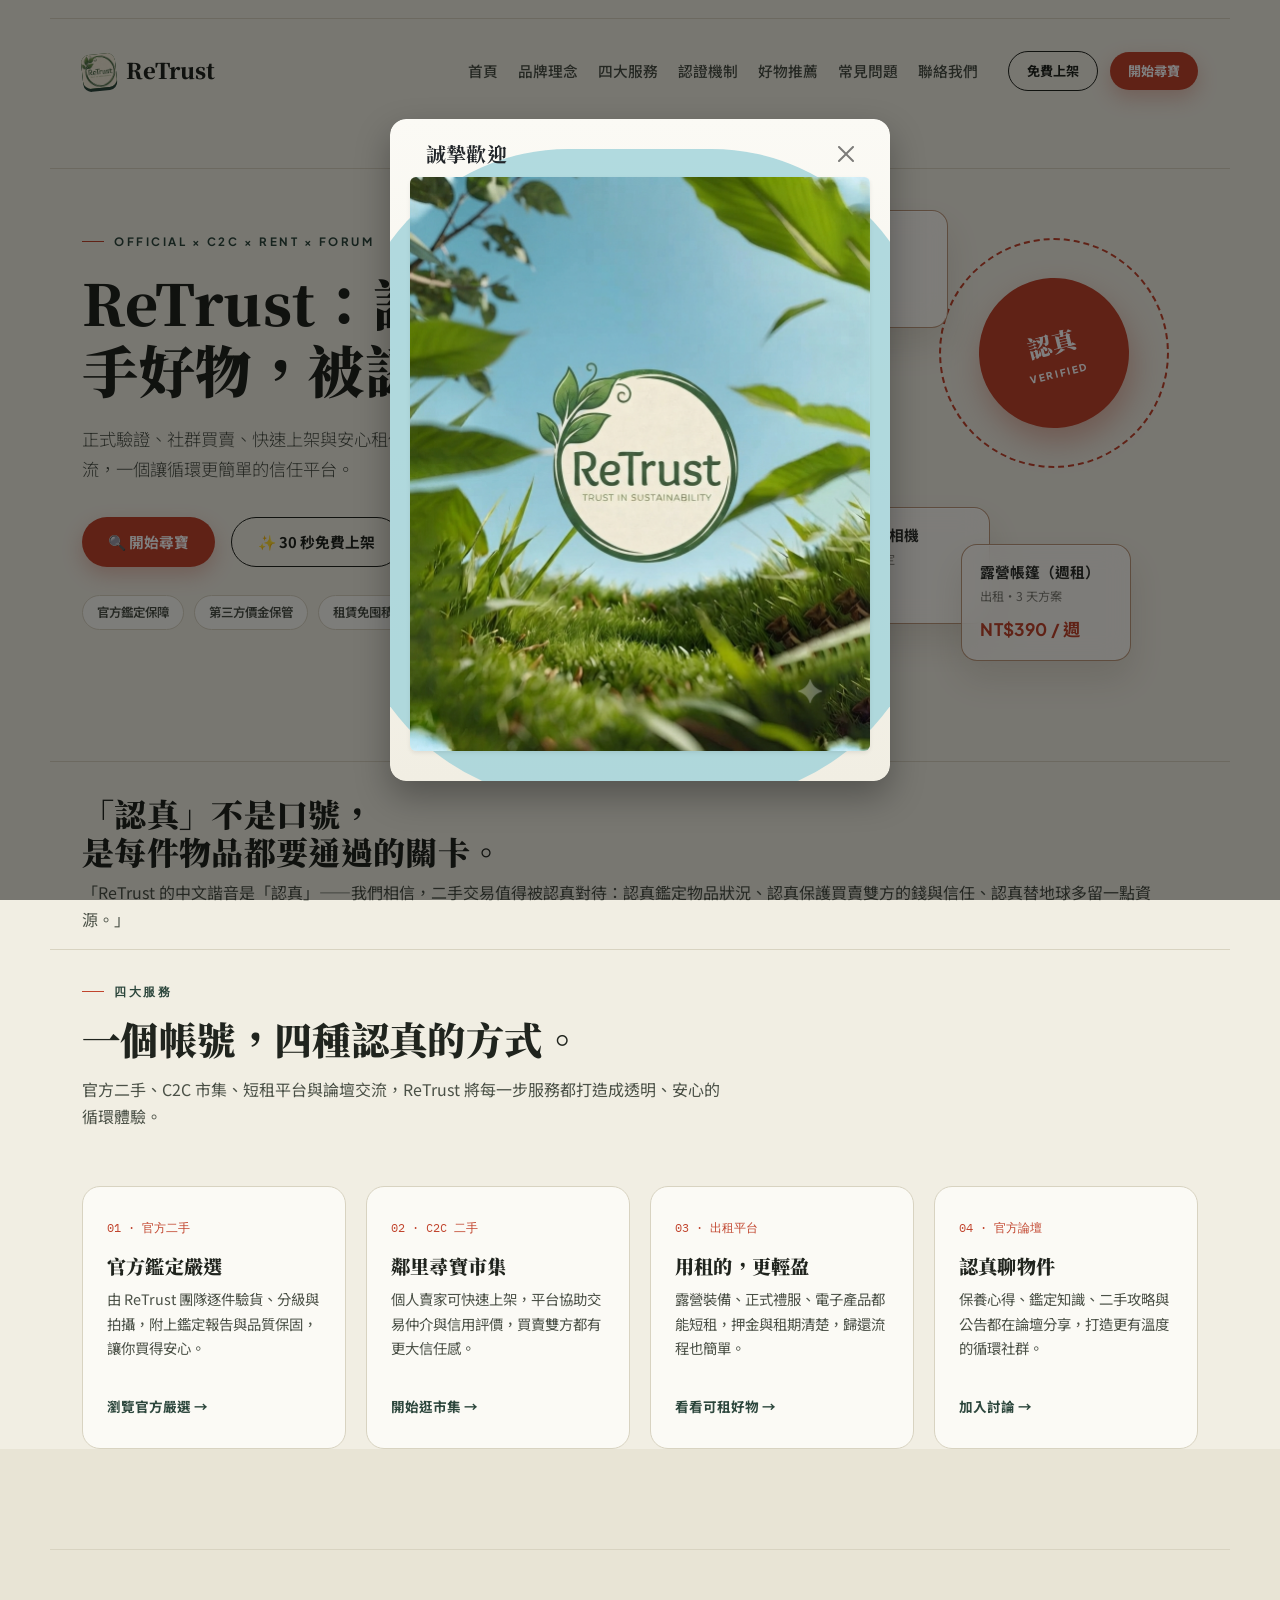
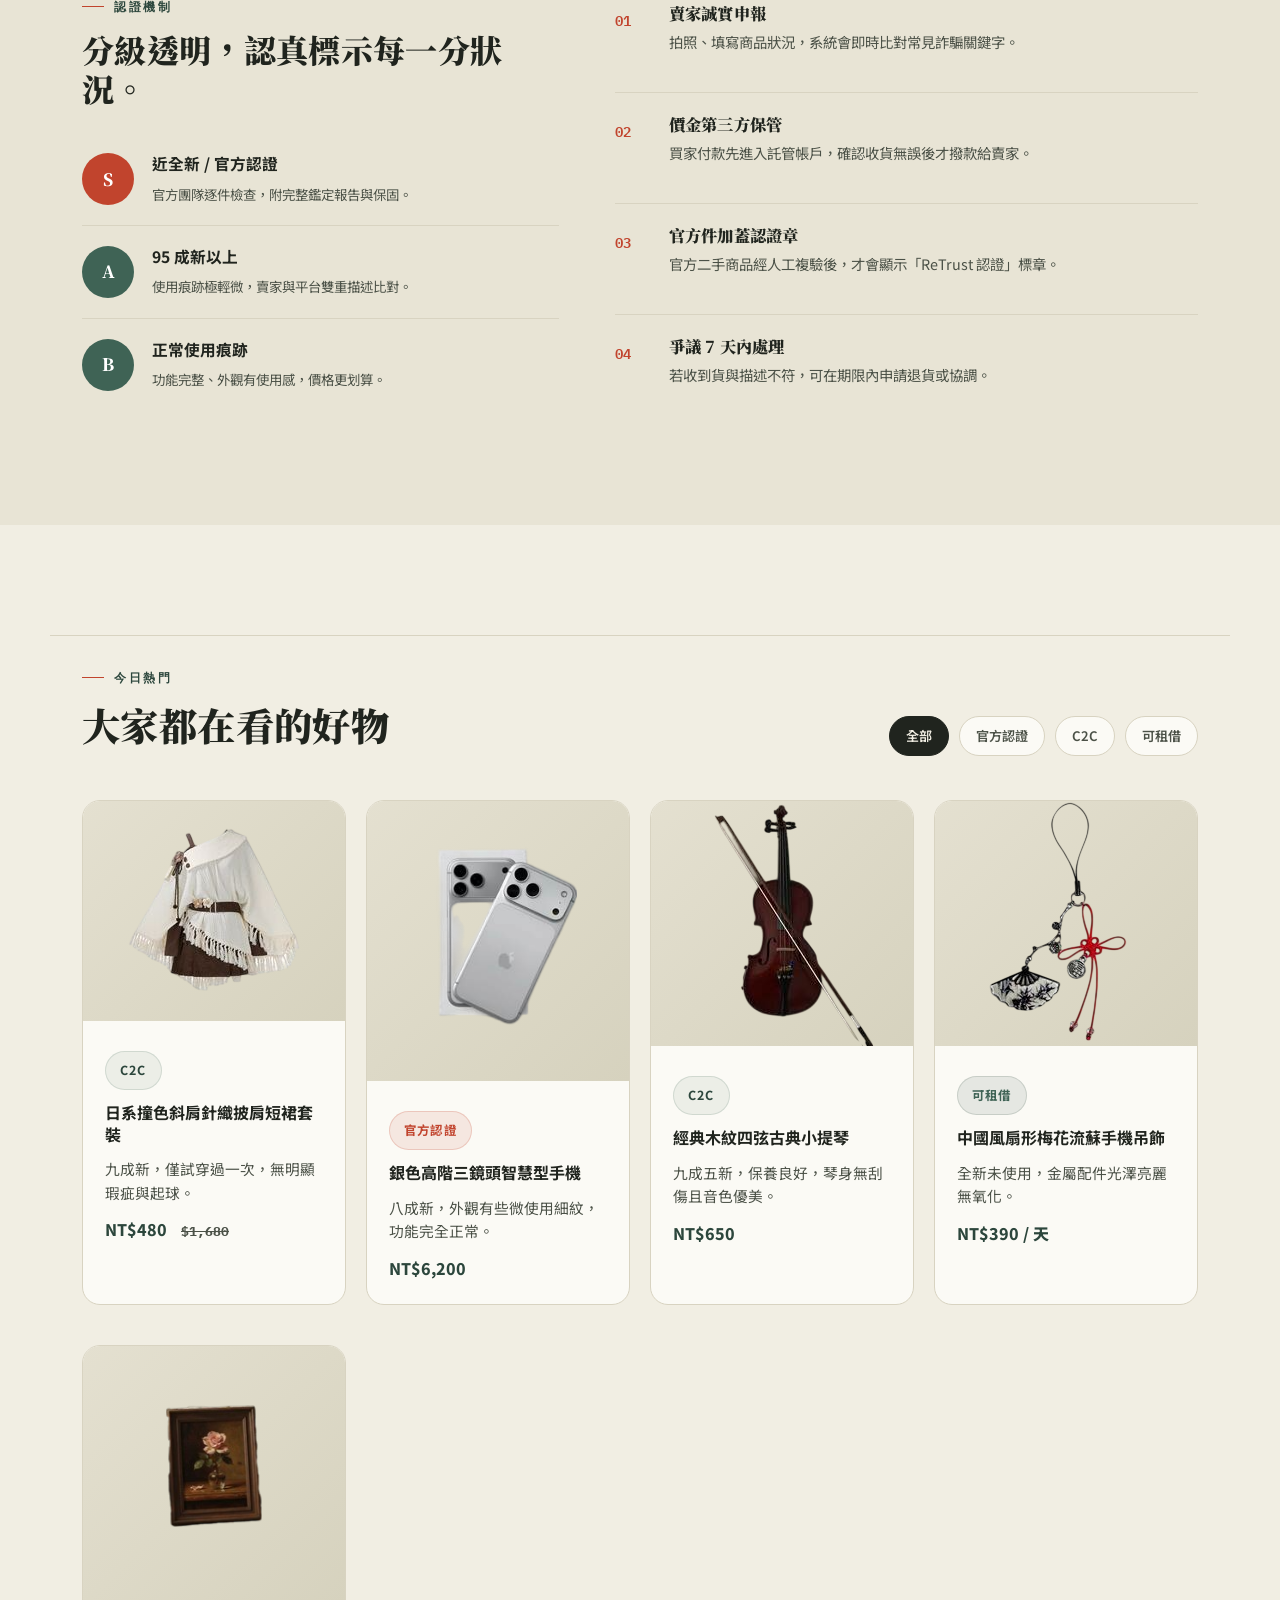
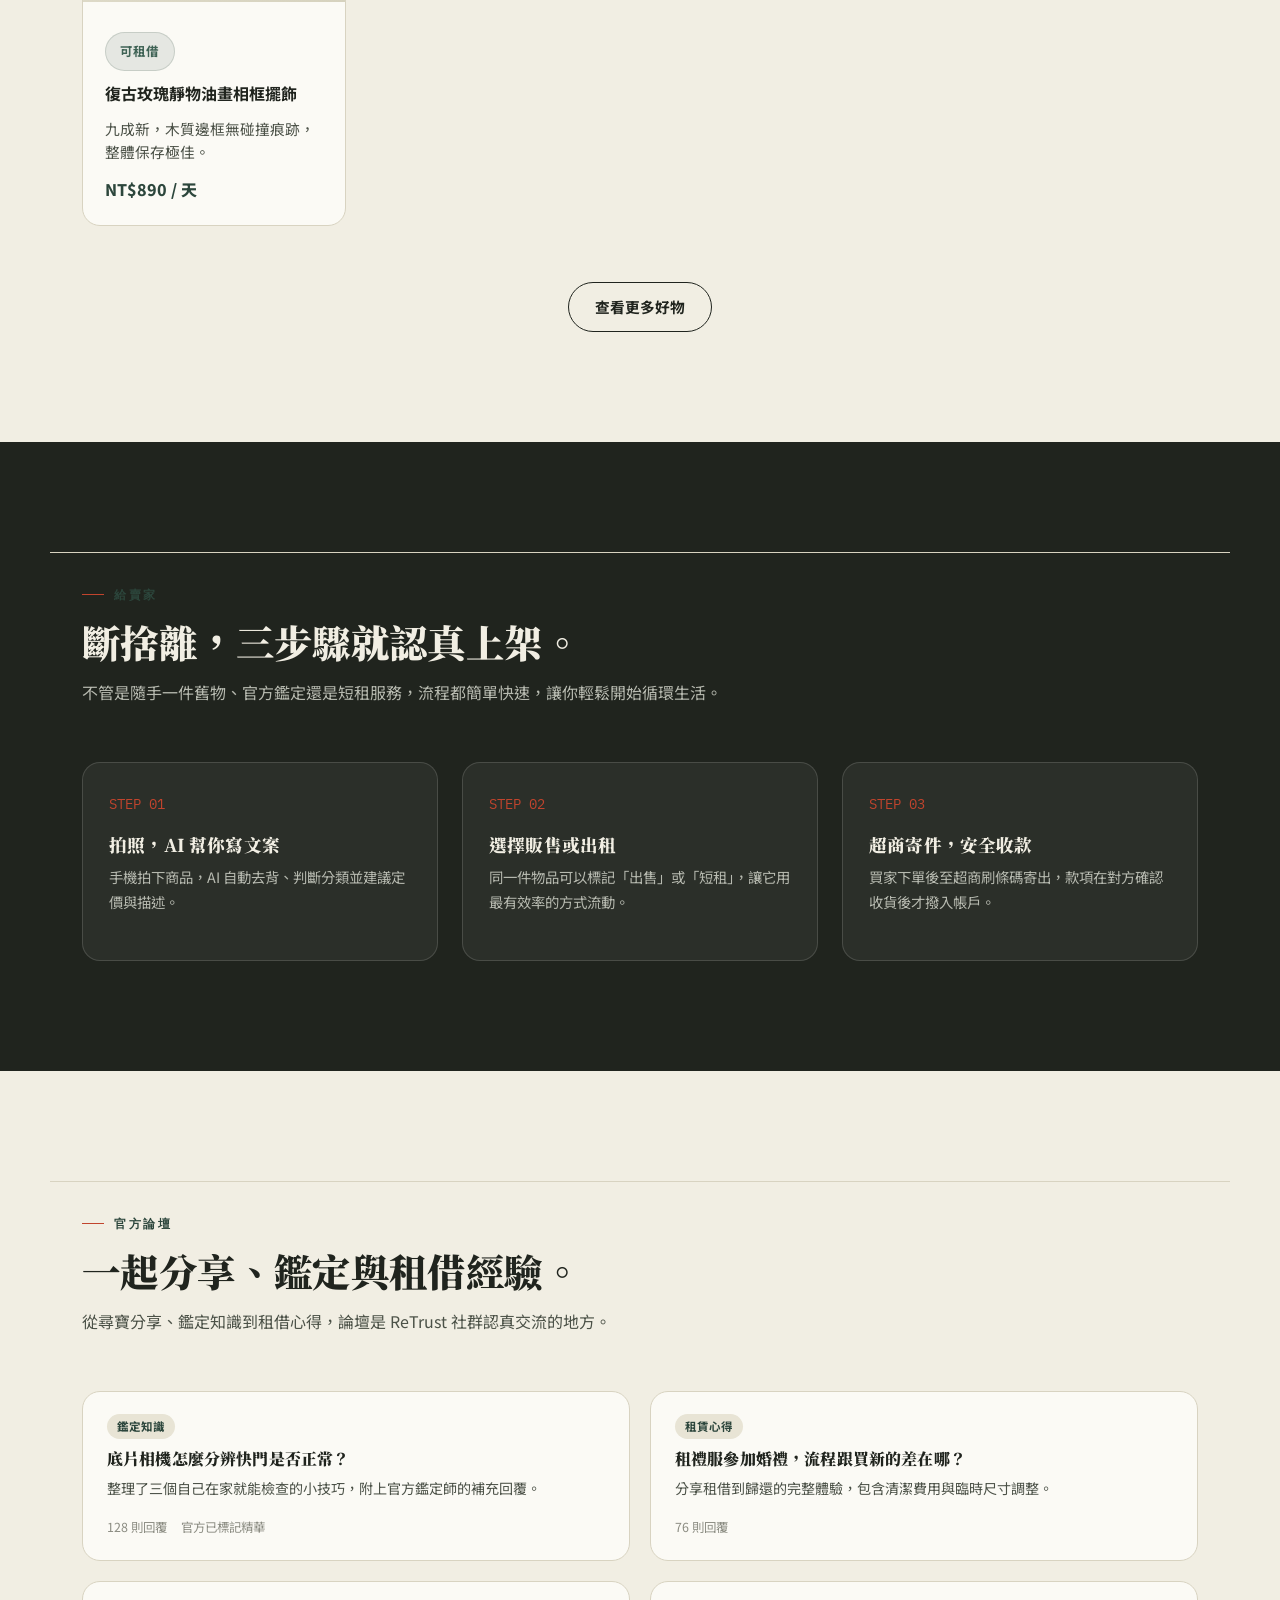
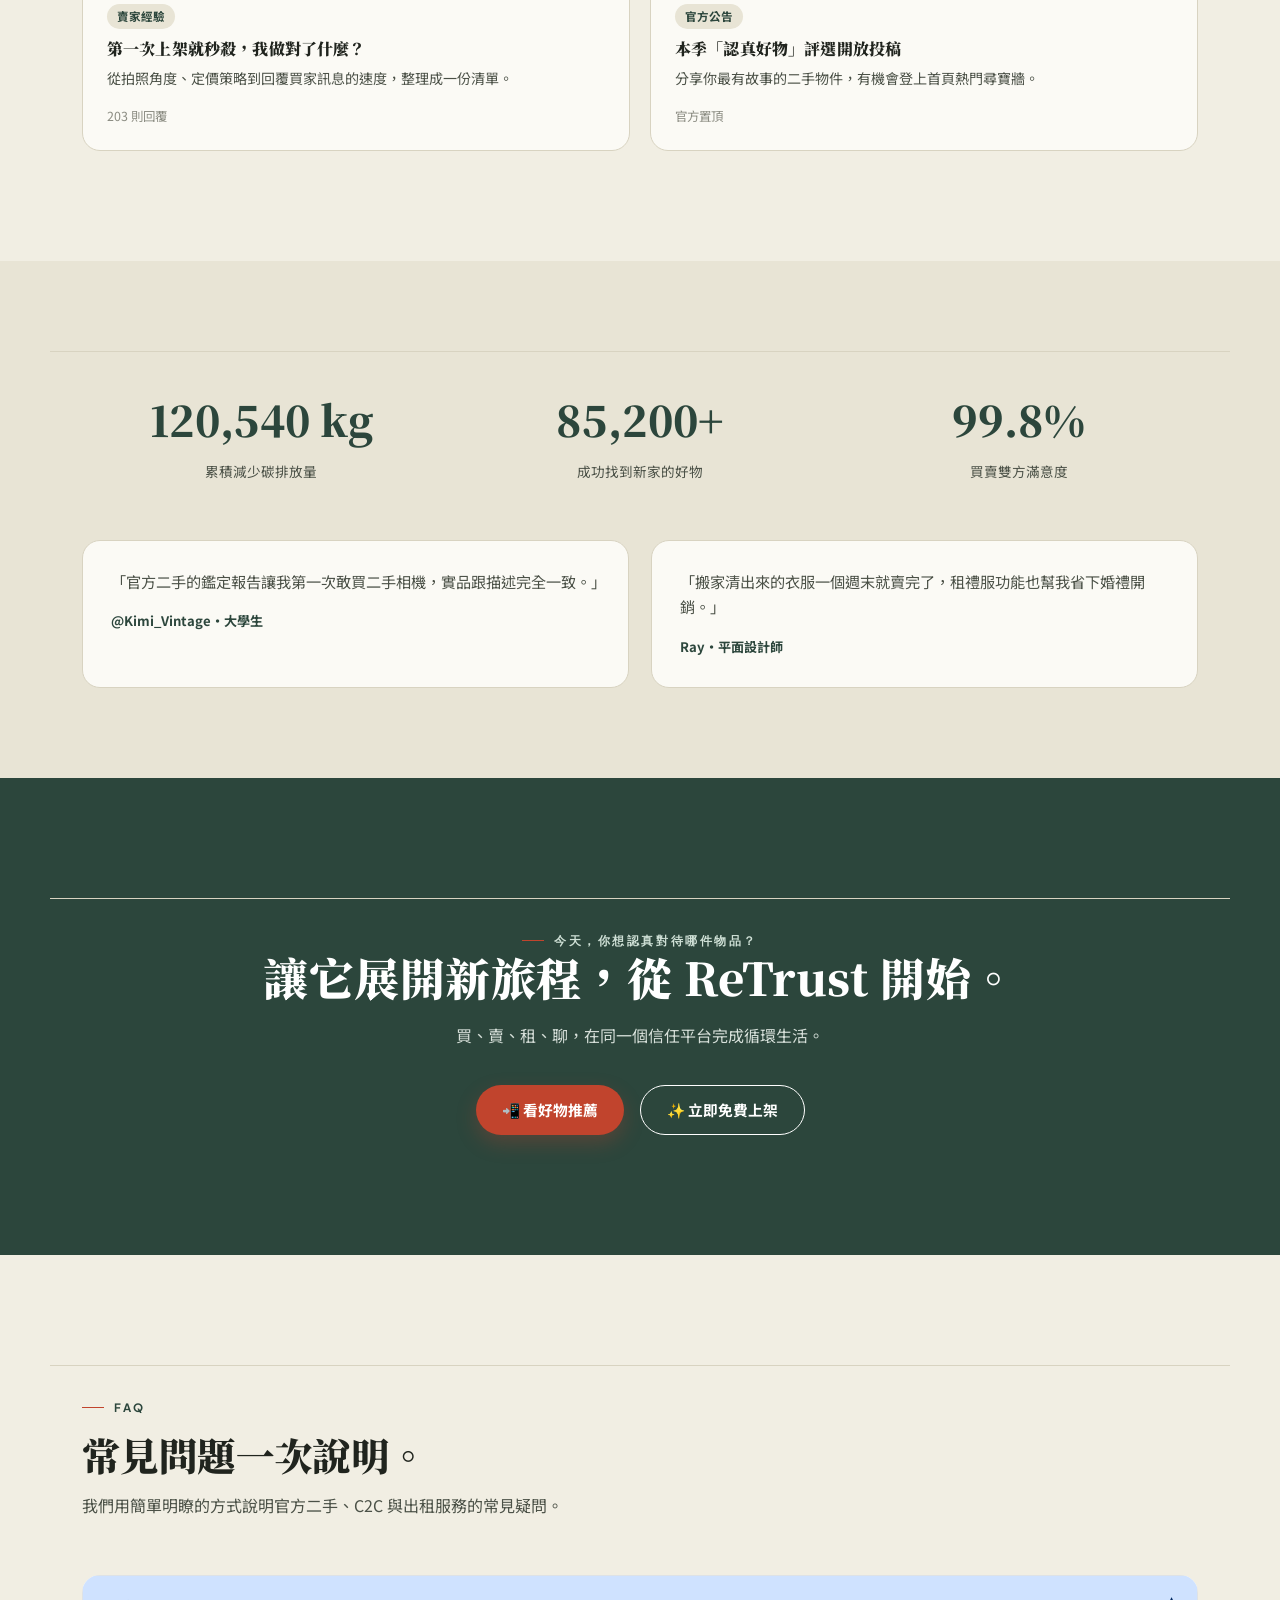
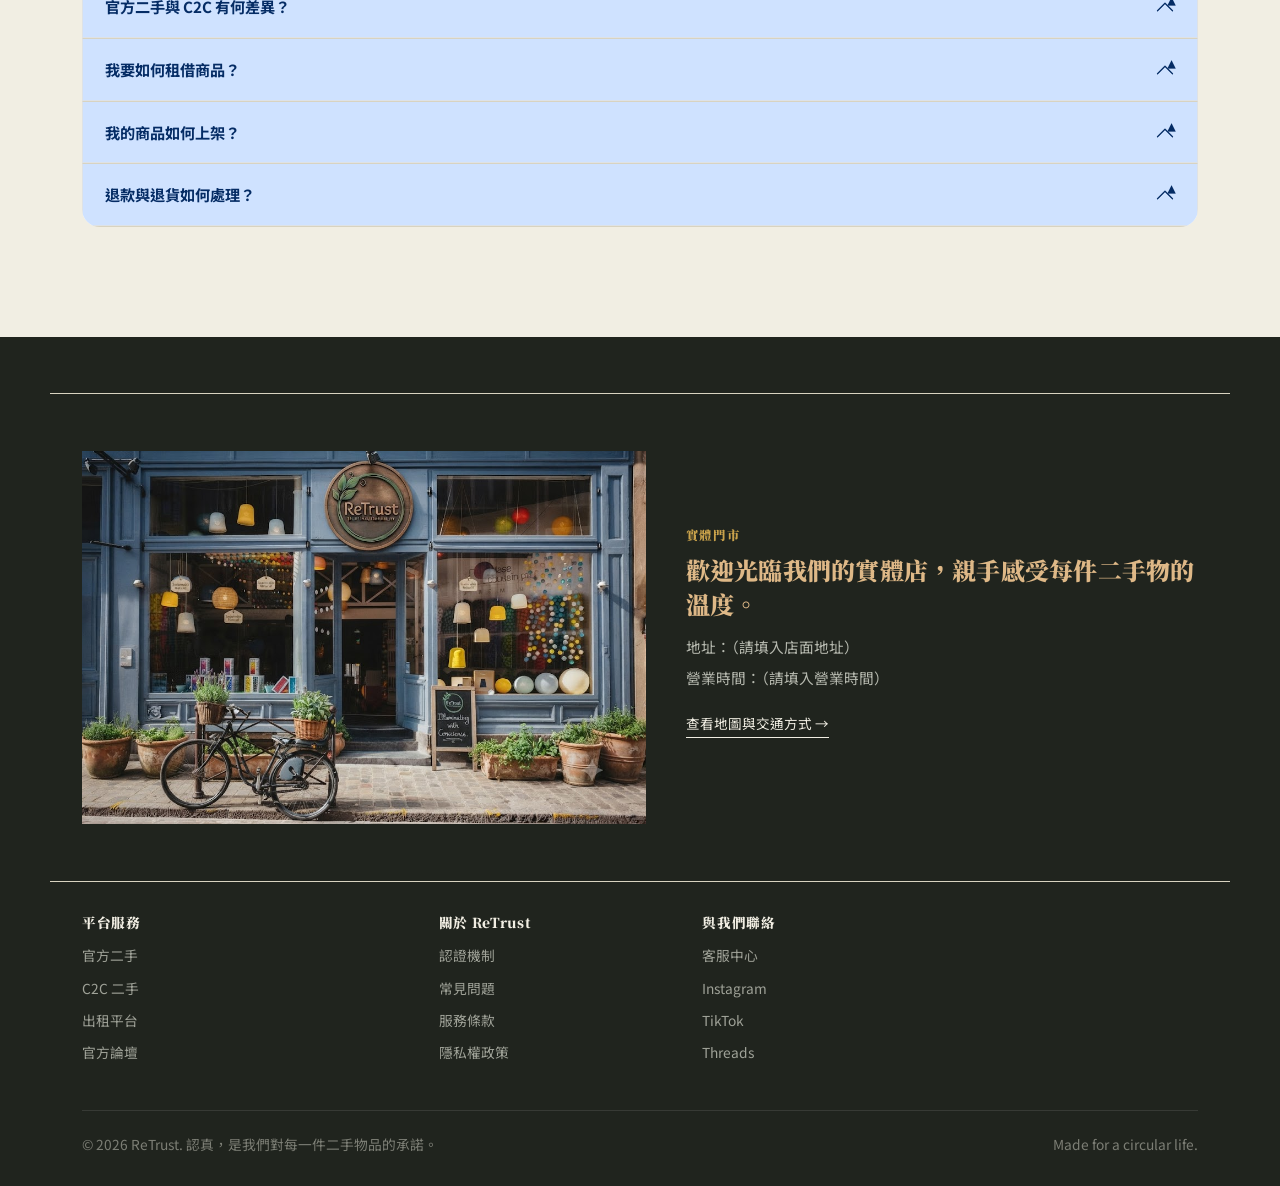
==== commit c79a77c3: "調整實體店面warp與寬度，等比縮小" ====
--- a/index.html
+++ b/index.html
@@ -1730,16 +1730,18 @@
   </section>
 
   <footer id="contact">
-    <div class="foot-visit">
-      <div class="foot-visit-photo">
-        <img src="/plans/images/store.jpg" alt="ReTrust 實體店門面">
-      </div>
-      <div class="foot-visit-text">
-        <h5>實體門市</h5>
-        <h3>歡迎光臨我們的實體店，親手感受每件二手物的溫度。</h3>
-        <p>地址：（請填入店面地址）</p>
-        <p>營業時間：（請填入營業時間）</p>
-        <a class="visit-link" href="#">查看地圖與交通方式 →</a>
+    <div class="wrap">
+      <div class="foot-visit">
+        <div class="foot-visit-photo">
+          <img src="/plans/images/store.jpg" alt="ReTrust 實體店門面" style="height: 100%; object-fit: contain; align-items: center;">
+        </div>
+        <div class="foot-visit-text">
+          <h5>實體門市</h5>
+          <h3>歡迎光臨我們的實體店，親手感受每件二手物的溫度。</h3>
+          <p>地址：（請填入店面地址）</p>
+          <p>營業時間：（請填入營業時間）</p>
+          <a class="visit-link" href="#">查看地圖與交通方式 →</a>
+        </div>
       </div>
     </div>
     <div class="wrap">
